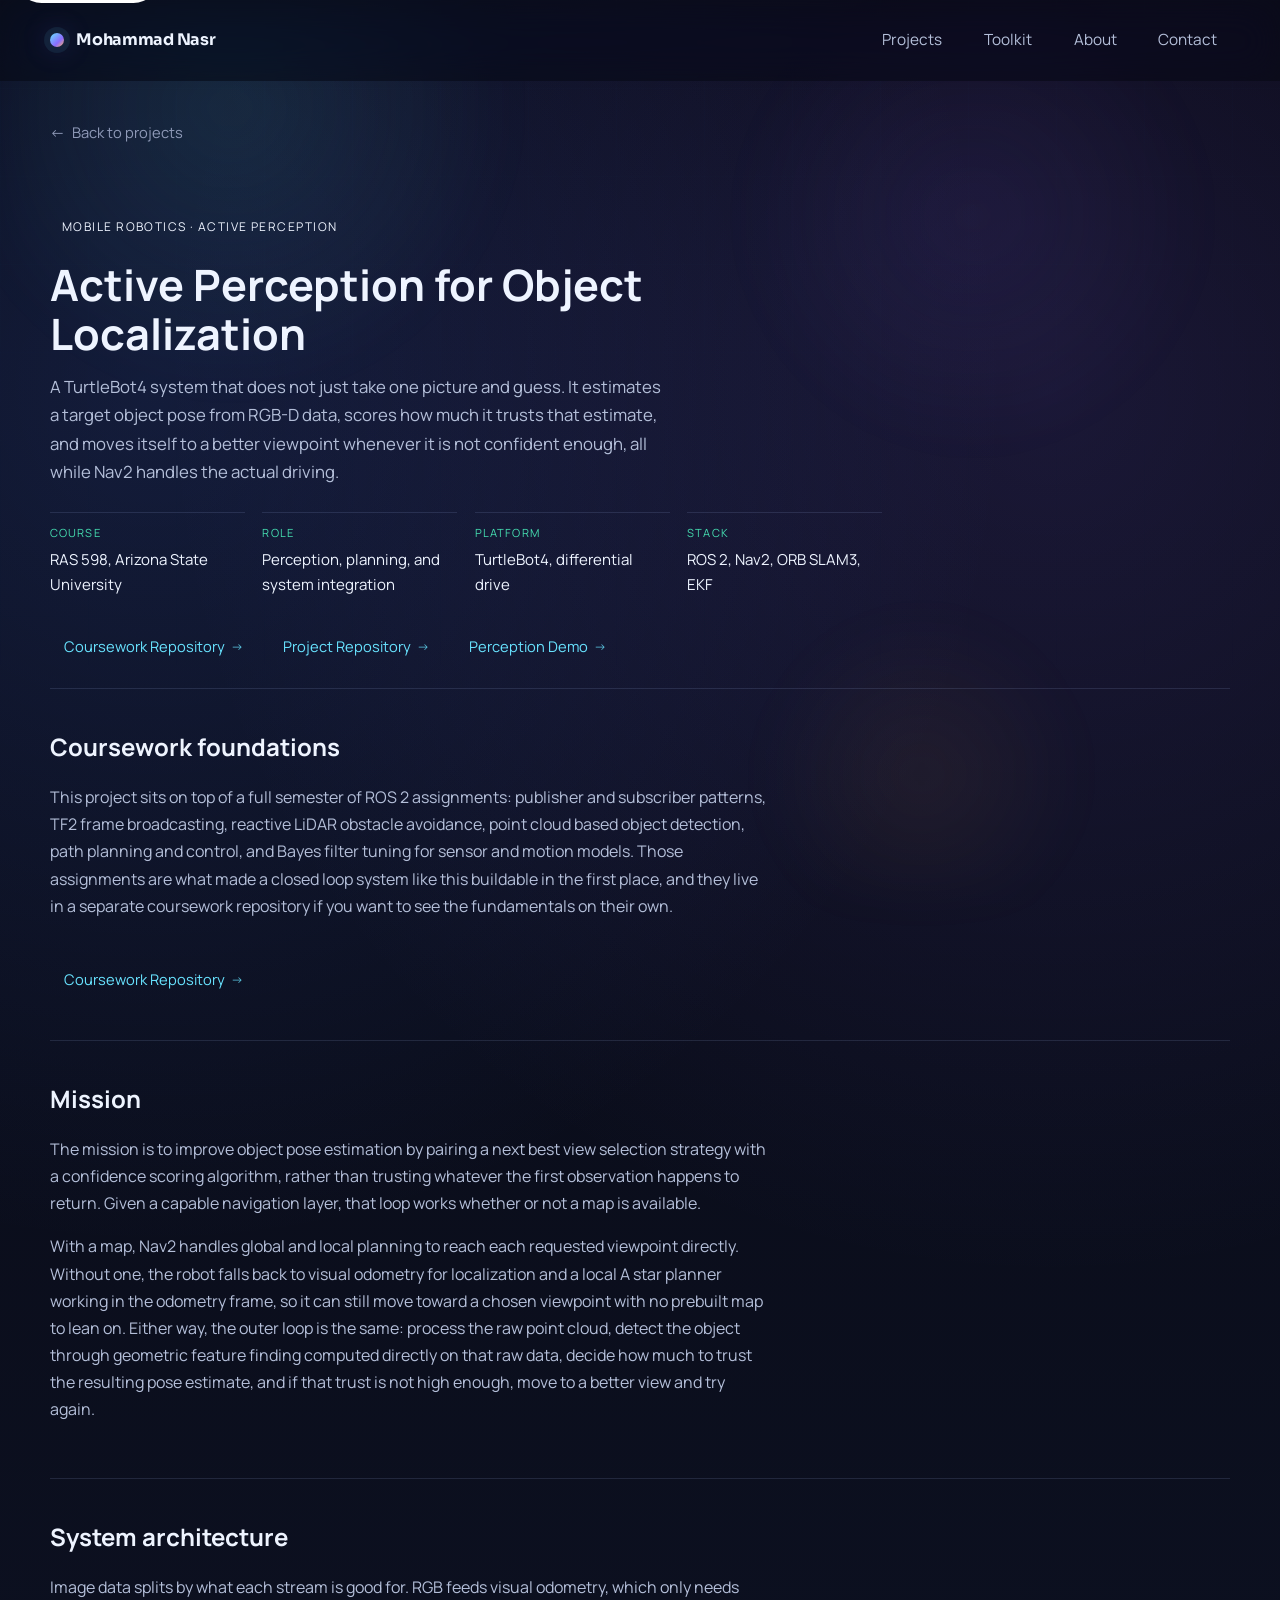
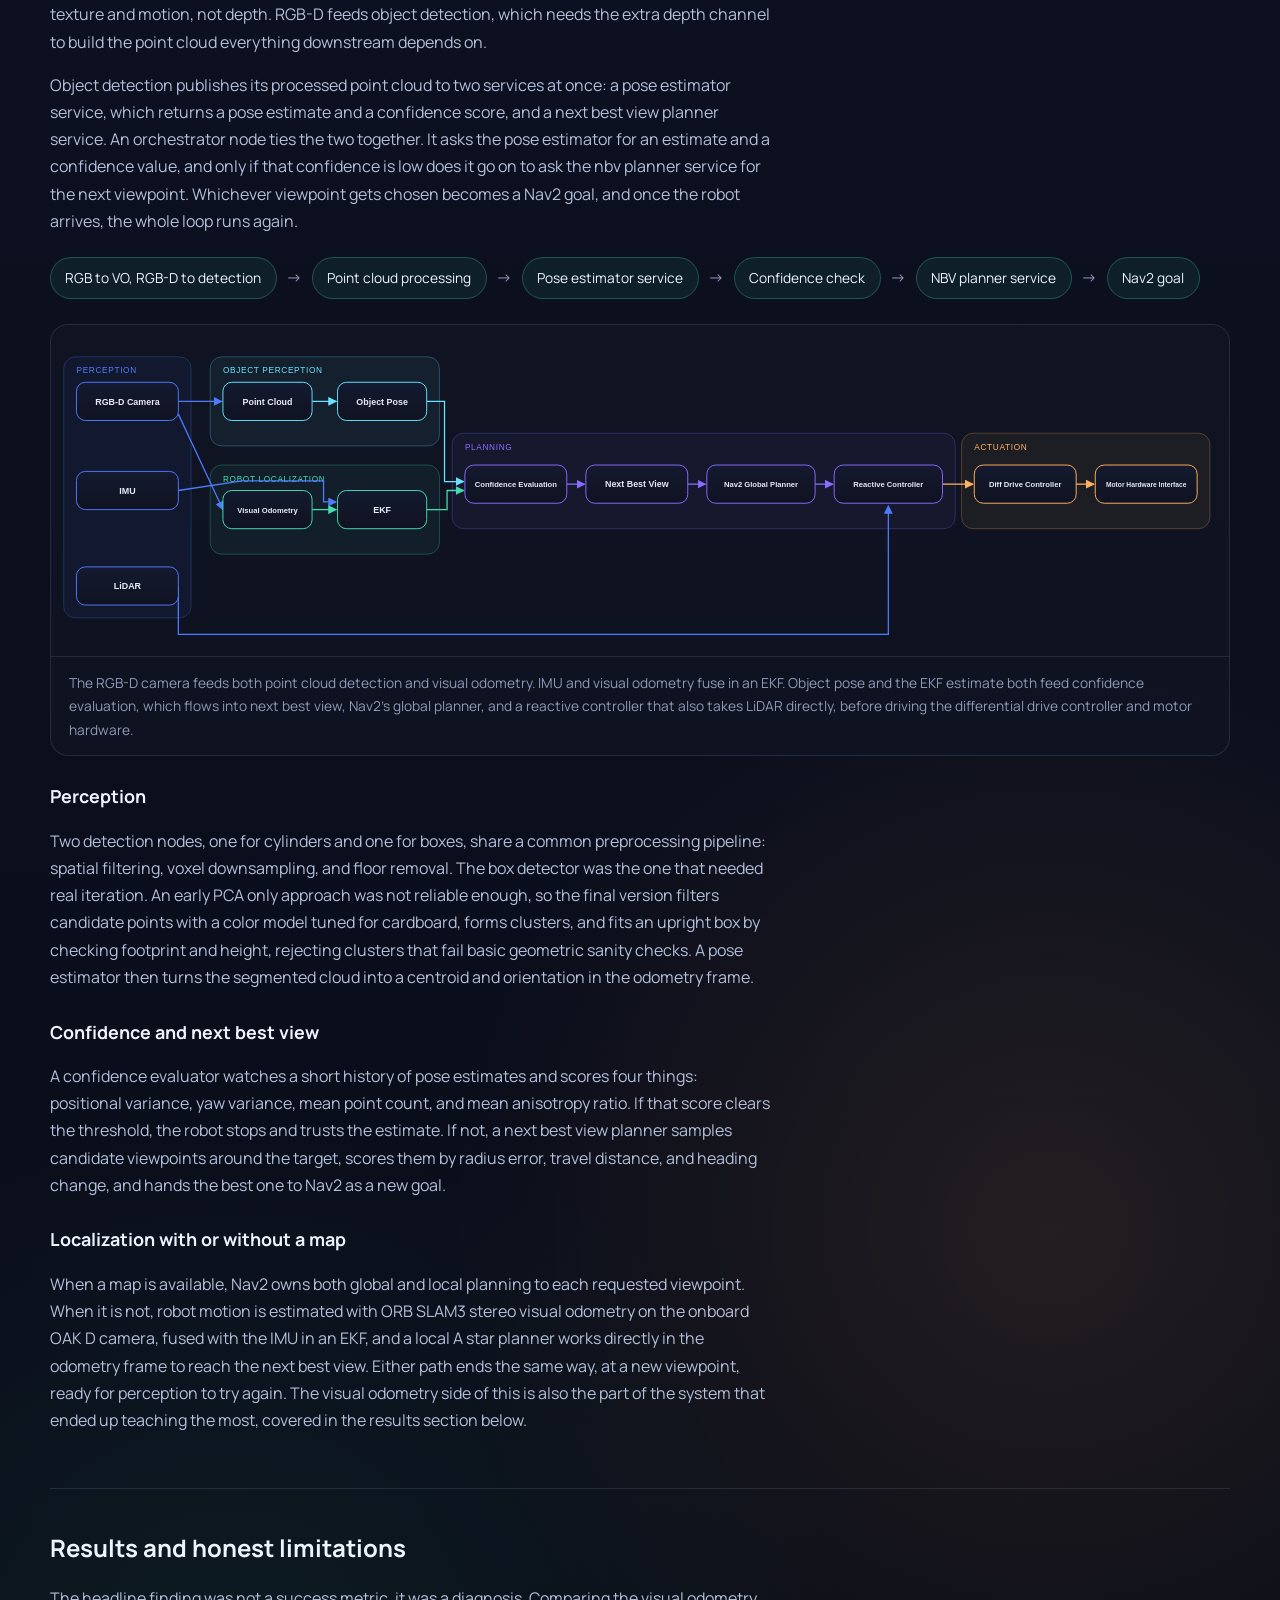
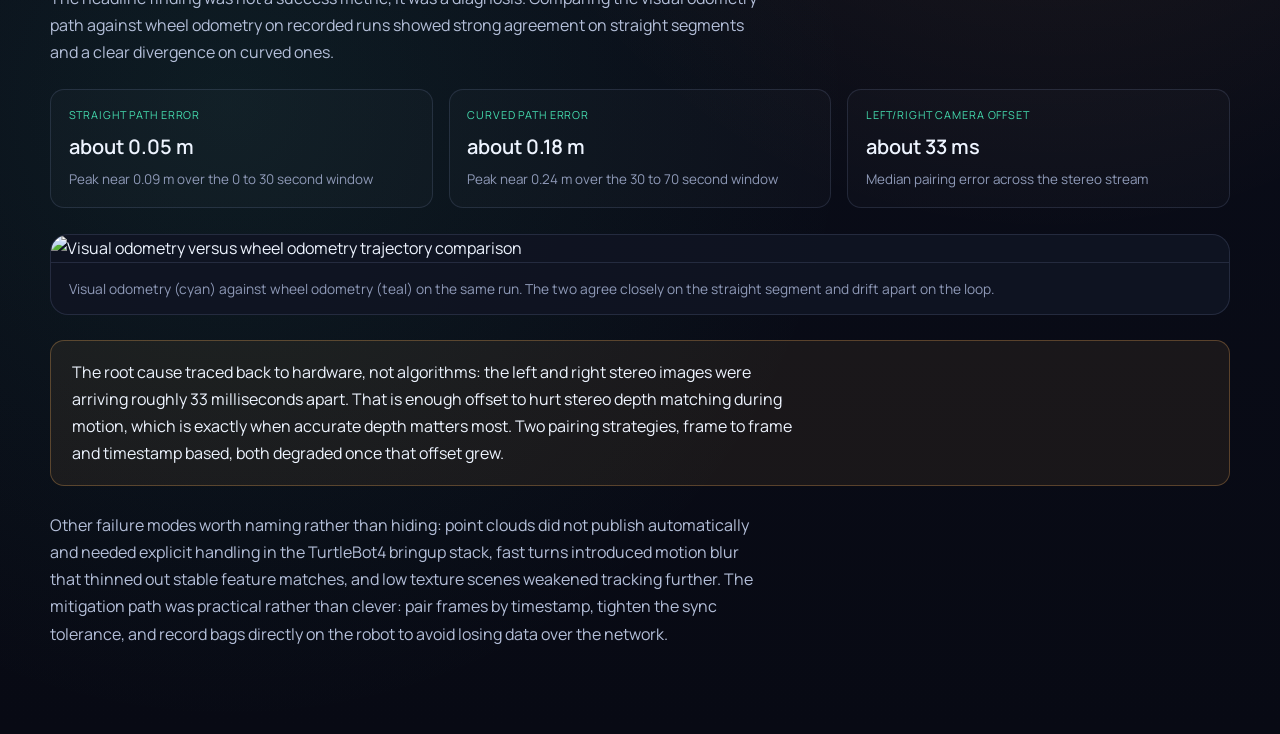
==== writeups/active-perception.html @ c5438cb1 "Add system architecture diagram for active perception project and update writeup content to clarify " ====
<!DOCTYPE html>
<html lang="en">
  <head>
    <meta charset="UTF-8" />
    <meta name="viewport" content="width=device-width, initial-scale=1.0" />
    <meta
      name="description"
      content="Case study: an active perception loop on a TurtleBot4 that estimates object pose from RGB-D data and repositions itself to reduce uncertainty."
    />
    <title>Active Perception for Object Localization | Mohammad Nasr</title>
    <link rel="preconnect" href="https://fonts.googleapis.com" />
    <link rel="preconnect" href="https://fonts.gstatic.com" crossorigin />
    <link
      href="https://fonts.googleapis.com/css2?family=Manrope:wght@400;500;600;700;800&family=Sora:wght@500;600;700;800&display=swap"
      rel="stylesheet"
    />
    <link rel="stylesheet" href="../assets/css/main.css" />
    <link rel="stylesheet" href="../assets/css/refined.css" />
    <link rel="stylesheet" href="../assets/css/writeup.css" />
  </head>
  <body>
    <a class="skip-link" href="#main-content">Skip to content</a>

    <header class="site-header" id="top">
      <nav class="site-nav" aria-label="Primary navigation">
        <a class="brand-mark" href="../index.html" aria-label="Homepage">
          <span class="brand-dot" aria-hidden="true"></span>
          <span class="brand-text">Mohammad Nasr</span>
        </a>
        <div class="nav-links" id="nav-links">
          <a href="../index.html#projects">Projects</a>
          <a href="../index.html#toolkit">Toolkit</a>
          <a href="../index.html#about">About</a>
          <a href="../index.html#contact">Contact</a>
        </div>
      </nav>
    </header>

    <main id="main-content" class="writeup-main">
      <div class="writeup-back">
        <a href="../index.html#projects">Back to projects</a>
      </div>

      <section class="writeup-hero">
        <span class="project-tag">Mobile Robotics &middot; Active Perception</span>
        <h1>Active Perception for Object Localization</h1>
        <p class="writeup-dek">
          A TurtleBot4 system that does not just take one picture and guess. It estimates a target object pose from RGB-D data, scores how much it trusts that estimate, and moves itself to a better viewpoint whenever it is not confident enough, all while Nav2 handles the actual driving.
        </p>

        <dl class="writeup-meta">
          <li>
            <dt>Course</dt>
            <dd>RAS 598, Arizona State University</dd>
          </li>
          <li>
            <dt>Role</dt>
            <dd>Perception, planning, and system integration</dd>
          </li>
          <li>
            <dt>Platform</dt>
            <dd>TurtleBot4, differential drive</dd>
          </li>
          <li>
            <dt>Stack</dt>
            <dd>ROS 2, Nav2, ORB SLAM3, EKF</dd>
          </li>
        </dl>

        <div class="project-links">
          <a class="project-link" href="https://github.com/mohammadnsr1/MobileRobots" target="_blank" rel="noopener">Coursework Repository</a>
          <a class="project-link" href="https://github.com/mohammadnsr1/MobileRobots_Active_Perception/" target="_blank" rel="noopener">Project Repository</a>
          <a class="project-link" href="https://youtu.be/uHptjgO3Q7Y" target="_blank" rel="noopener">Perception Demo</a>
        </div>
      </section>

      <section class="writeup-section">
        <h2>Coursework foundations</h2>
        <p>
          This project sits on top of a full semester of ROS 2 assignments: publisher and subscriber patterns, TF2 frame broadcasting, reactive LiDAR obstacle avoidance, point cloud based object detection, path planning and control, and Bayes filter tuning for sensor and motion models. Those assignments are what made a closed loop system like this buildable in the first place, and they live in a separate coursework repository if you want to see the fundamentals on their own.
        </p>
        <div class="project-links">
          <a class="project-link" href="https://github.com/mohammadnsr1/MobileRobots" target="_blank" rel="noopener">Coursework Repository</a>
        </div>
      </section>

      <section class="writeup-section">
        <h2>Mission</h2>
        <p>
          The mission is to improve object pose estimation by pairing a next best view selection strategy with a confidence scoring algorithm, rather than trusting whatever the first observation happens to return. Given a capable navigation layer, that loop works whether or not a map is available.
        </p>
        <p>
          With a map, Nav2 handles global and local planning to reach each requested viewpoint directly. Without one, the robot falls back to visual odometry for localization and a local A star planner working in the odometry frame, so it can still move toward a chosen viewpoint with no prebuilt map to lean on. Either way, the outer loop is the same: process the raw point cloud, detect the object through geometric feature finding computed directly on that raw data, decide how much to trust the resulting pose estimate, and if that trust is not high enough, move to a better view and try again.
        </p>
      </section>

      <section class="writeup-section">
        <h2>System architecture</h2>
        <p>
          Image data splits by what each stream is good for. RGB feeds visual odometry, which only needs texture and motion, not depth. RGB-D feeds object detection, which needs the extra depth channel to build the point cloud everything downstream depends on.
        </p>
        <p>
          Object detection publishes its processed point cloud to two services at once: a pose estimator service, which returns a pose estimate and a confidence score, and a next best view planner service. An orchestrator node ties the two together. It asks the pose estimator for an estimate and a confidence value, and only if that confidence is low does it go on to ask the nbv planner service for the next viewpoint. Whichever viewpoint gets chosen becomes a Nav2 goal, and once the robot arrives, the whole loop runs again.
        </p>
        <ul class="writeup-pipeline">
          <li><span>RGB to VO, RGB-D to detection</span></li>
          <li><span>Point cloud processing</span></li>
          <li><span>Pose estimator service</span></li>
          <li><span>Confidence check</span></li>
          <li><span>NBV planner service</span></li>
          <li><span>Nav2 goal</span></li>
        </ul>

        <figure class="writeup-figure">
          <img src="../images/writeups/active-perception/architecture-diagram.svg" alt="System architecture diagram grouped into Perception, Object Perception, Robot Localization, Planning, and Actuation stages" loading="lazy" />
          <figcaption>The RGB-D camera feeds both point cloud detection and visual odometry. IMU and visual odometry fuse in an EKF. Object pose and the EKF estimate both feed confidence evaluation, which flows into next best view, Nav2's global planner, and a reactive controller that also takes LiDAR directly, before driving the differential drive controller and motor hardware.</figcaption>
        </figure>

        <h3>Perception</h3>
        <p>
          Two detection nodes, one for cylinders and one for boxes, share a common preprocessing pipeline: spatial filtering, voxel downsampling, and floor removal. The box detector was the one that needed real iteration. An early PCA only approach was not reliable enough, so the final version filters candidate points with a color model tuned for cardboard, forms clusters, and fits an upright box by checking footprint and height, rejecting clusters that fail basic geometric sanity checks. A pose estimator then turns the segmented cloud into a centroid and orientation in the odometry frame.
        </p>

        <h3>Confidence and next best view</h3>
        <p>
          A confidence evaluator watches a short history of pose estimates and scores four things: positional variance, yaw variance, mean point count, and mean anisotropy ratio. If that score clears the threshold, the robot stops and trusts the estimate. If not, a next best view planner samples candidate viewpoints around the target, scores them by radius error, travel distance, and heading change, and hands the best one to Nav2 as a new goal.
        </p>

        <h3>Localization with or without a map</h3>
        <p>
          When a map is available, Nav2 owns both global and local planning to each requested viewpoint. When it is not, robot motion is estimated with ORB SLAM3 stereo visual odometry on the onboard OAK D camera, fused with the IMU in an EKF, and a local A star planner works directly in the odometry frame to reach the next best view. Either path ends the same way, at a new viewpoint, ready for perception to try again. The visual odometry side of this is also the part of the system that ended up teaching the most, covered in the results section below.
        </p>
      </section>

      <section class="writeup-section">
        <h2>Results and honest limitations</h2>
        <p>
          The headline finding was not a success metric, it was a diagnosis. Comparing the visual odometry path against wheel odometry on recorded runs showed strong agreement on straight segments and a clear divergence on curved ones.
        </p>

        <ul class="writeup-stats">
          <li>
            <span class="stat-label">Straight path error</span>
            <span class="stat-value">about 0.05 m</span>
            <span class="stat-note">Peak near 0.09 m over the 0 to 30 second window</span>
          </li>
          <li>
            <span class="stat-label">Curved path error</span>
            <span class="stat-value">about 0.18 m</span>
            <span class="stat-note">Peak near 0.24 m over the 30 to 70 second window</span>
          </li>
          <li>
            <span class="stat-label">Left/right camera offset</span>
            <span class="stat-value">about 33 ms</span>
            <span class="stat-note">Median pairing error across the stereo stream</span>
          </li>
        </ul>

        <figure class="writeup-figure">
          <img src="../images/writeups/active-perception/vo-comparison.svg" alt="Visual odometry versus wheel odometry trajectory comparison" loading="lazy" />
          <figcaption>Visual odometry (cyan) against wheel odometry (teal) on the same run. The two agree closely on the straight segment and drift apart on the loop.</figcaption>
        </figure>

        <div class="writeup-callout">
          <p>
            The root cause traced back to hardware, not algorithms: the left and right stereo images were arriving roughly 33 milliseconds apart. That is enough offset to hurt stereo depth matching during motion, which is exactly when accurate depth matters most. Two pairing strategies, frame to frame and timestamp based, both degraded once that offset grew.
          </p>
        </div>

        <p>
          Other failure modes worth naming rather than hiding: point clouds did not publish automatically and needed explicit handling in the TurtleBot4 bringup stack, fast turns introduced motion blur that thinned out stable feature matches, and low texture scenes weakened tracking further. The mitigation path was practical rather than clever: pair frames by timestamp, tighten the sync tolerance, and record bags directly on the robot to avoid losing data over the network.
        </p>
      </section>
    </main>
  </body>
</html>
---- assets/css/main.css ----
/* Base portfolio stylesheet. The polished redesign layer lives in assets/css/refined.css. */
/* Global design tokens for the dark academic / research visual system. */
:root {
  --bg: #071018;
  --bg-elevated: rgba(14, 24, 35, 0.82);
  --bg-panel: rgba(13, 22, 32, 0.92);
  --line: rgba(144, 177, 204, 0.16);
  --line-strong: rgba(144, 177, 204, 0.28);
  --text: #e7eef7;
  --text-soft: #9fb3c8;
  --text-muted: #7f96ad;
  --accent: #73d2de;
  --accent-deep: #2c8191;
  --accent-warm: #d4b483;
  --shadow: 0 22px 64px rgba(0, 0, 0, 0.28);
  --radius-lg: 28px;
  --radius-md: 20px;
  --radius-sm: 14px;
  --max-width: 1180px;
  --nav-height: 76px;
  --transition: 220ms ease;
}

*,
*::before,
*::after {
  box-sizing: border-box;
}

html {
  scroll-behavior: smooth;
}

body {
  margin: 0;
  min-width: 320px;
  font-family: "Manrope", sans-serif;
  color: var(--text);
  background:
    radial-gradient(circle at top left, rgba(74, 138, 158, 0.18), transparent 30%),
    radial-gradient(circle at 85% 15%, rgba(212, 180, 131, 0.08), transparent 22%),
    linear-gradient(180deg, #050b11 0%, #071018 45%, #050a10 100%);
  line-height: 1.65;
}

img {
  max-width: 100%;
  display: block;
}

a {
  color: inherit;
  text-decoration: none;
}

button,
a {
  -webkit-tap-highlight-color: transparent;
}

button:focus-visible,
a:focus-visible {
  outline: 2px solid var(--accent);
  outline-offset: 4px;
}

.skip-link {
  position: absolute;
  left: 1rem;
  top: -3rem;
  z-index: 1000;
  padding: 0.75rem 1rem;
  background: #ffffff;
  color: #071018;
  border-radius: 999px;
  transition: top var(--transition);
}

.skip-link:focus {
  top: 1rem;
}

.site-header {
  position: sticky;
  top: 0;
  z-index: 20;
  backdrop-filter: blur(20px);
  background: rgba(5, 11, 17, 0.72);
  border-bottom: 1px solid transparent;
  transition: border-color var(--transition), background var(--transition);
}

.site-header.is-scrolled {
  border-color: var(--line);
  background: rgba(5, 11, 17, 0.86);
}

.site-nav,
.section,
.site-footer {
  width: min(calc(100% - 2rem), var(--max-width));
  margin: 0 auto;
}

.site-nav {
  min-height: var(--nav-height);
  display: flex;
  align-items: center;
  justify-content: space-between;
  gap: 1rem;
}

.brand-mark {
  display: inline-flex;
  align-items: center;
  gap: 0.8rem;
  font-family: "Space Grotesk", sans-serif;
  font-weight: 700;
  letter-spacing: 0.02em;
}

.brand-dot {
  width: 0.85rem;
  height: 0.85rem;
  border-radius: 999px;
  background: linear-gradient(135deg, var(--accent), var(--accent-warm));
  box-shadow: 0 0 20px rgba(115, 210, 222, 0.5);
}

.nav-links {
  display: flex;
  align-items: center;
  gap: 1.25rem;
}

.nav-links a {
  padding: 0.45rem 0;
  color: var(--text-soft);
  position: relative;
  transition: color var(--transition);
}

.nav-links a::after {
  content: "";
  position: absolute;
  left: 0;
  bottom: -0.15rem;
  width: 100%;
  height: 2px;
  transform: scaleX(0);
  transform-origin: left;
  background: linear-gradient(90deg, var(--accent), transparent);
  transition: transform var(--transition);
}

.nav-links a:hover,
.nav-links a.is-active {
  color: var(--text);
}

.nav-links a:hover::after,
.nav-links a.is-active::after {
  transform: scaleX(1);
}

.nav-toggle {
  display: none;
  padding: 0.45rem;
  background: transparent;
  border: 0;
  cursor: pointer;
}

.nav-toggle span {
  display: block;
  width: 1.5rem;
  height: 2px;
  margin: 0.28rem 0;
  background: var(--text);
  transition: transform var(--transition), opacity var(--transition);
}

.section {
  padding: 5.5rem 0;
}

.hero {
  position: relative;
  overflow: clip;
  padding-top: 6.5rem;
  min-height: calc(100vh - var(--nav-height));
}

.hero-grid {
  position: relative;
  z-index: 1;
  display: grid;
  grid-template-columns: minmax(0, 1.15fr) minmax(300px, 0.85fr);
  gap: 2rem;
  align-items: center;
}

.eyebrow {
  margin: 0 0 1rem;
  color: var(--accent);
  font-size: 0.9rem;
  text-transform: uppercase;
  letter-spacing: 0.14em;
}

.hero h1,
.section-heading h2 {
  margin: 0;
  font-family: "Space Grotesk", sans-serif;
  font-weight: 700;
  letter-spacing: -0.04em;
}

.hero h1 {
  font-size: clamp(3rem, 8vw, 5.8rem);
  line-height: 0.95;
  max-width: 11ch;
}

.hero-identity {
  margin: 1.5rem 0 1rem;
  font-size: clamp(1.2rem, 2vw, 1.5rem);
  color: var(--text);
  max-width: 38rem;
}

.hero-summary,
.section-heading p,
.theme-card p,
.project-card p,
.about-panel p {
  color: var(--text-soft);
}

.hero-summary {
  max-width: 40rem;
}

.hero-actions {
  display: flex;
  flex-wrap: wrap;
  gap: 0.85rem;
  margin-top: 2rem;
}

.button {
  display: inline-flex;
  align-items: center;
  justify-content: center;
  min-height: 3rem;
  padding: 0.78rem 1.1rem;
  border-radius: 999px;
  border: 1px solid var(--line-strong);
  font-weight: 600;
  transition:
    transform var(--transition),
    border-color var(--transition),
    background-color var(--transition),
    color var(--transition);
}

.button:hover {
  transform: translateY(-2px);
}

.button-primary {
  background: linear-gradient(135deg, rgba(115, 210, 222, 0.22), rgba(115, 210, 222, 0.08));
  border-color: rgba(115, 210, 222, 0.42);
}

.button-secondary {
  background: rgba(255, 255, 255, 0.04);
}

.button-ghost {
  color: var(--text-soft);
}

.button-ghost:hover {
  color: var(--text);
  border-color: var(--line-strong);
}

.hero-visual {
  justify-self: end;
  width: 100%;
}

.signal-panel,
.project-card,
.theme-card,
.toolkit-card,
.about-panel,
.contact-card {
  border: 1px solid var(--line);
  background: linear-gradient(180deg, rgba(18, 29, 41, 0.88), rgba(10, 18, 28, 0.95));
  box-shadow: var(--shadow);
}

.signal-panel {
  position: relative;
  padding: 1.25rem;
  border-radius: var(--radius-lg);
  overflow: hidden;
}

.signal-panel::before {
  content: "";
  position: absolute;
  inset: 0;
  background:
    linear-gradient(90deg, transparent 0, rgba(115, 210, 222, 0.06) 45%, transparent 100%),
    linear-gradient(180deg, rgba(115, 210, 222, 0.08), transparent 30%);
  pointer-events: none;
}

.signal-header {
  display: flex;
  justify-content: space-between;
  gap: 1rem;
  color: var(--text-muted);
  font-size: 0.82rem;
  text-transform: uppercase;
  letter-spacing: 0.12em;
  margin-bottom: 1rem;
}

.signal-grid {
  display: grid;
  grid-template-columns: repeat(2, minmax(0, 1fr));
  gap: 1rem;
}

.signal-grid article {
  padding: 1.15rem;
  border-radius: var(--radius-sm);
  background: rgba(255, 255, 255, 0.03);
  border: 1px solid rgba(144, 177, 204, 0.12);
}

.signal-grid h2 {
  margin: 0 0 0.4rem;
  font-size: 1rem;
}

.signal-grid p {
  margin: 0;
  color: var(--text-soft);
  font-size: 0.95rem;
}

/* Background accents stay subtle so the content carries the page. */
.hero-backdrop {
  position: absolute;
  inset: 0;
  pointer-events: none;
}

.gradient-orb {
  position: absolute;
  border-radius: 999px;
  filter: blur(14px);
}

.orb-a {
  width: 24rem;
  height: 24rem;
  left: -7rem;
  top: 4rem;
  background: radial-gradient(circle, rgba(115, 210, 222, 0.16), transparent 65%);
}

.orb-b {
  width: 18rem;
  height: 18rem;
  right: 4%;
  bottom: 12%;
  background: radial-gradient(circle, rgba(212, 180, 131, 0.13), transparent 68%);
}

.grid-haze {
  position: absolute;
  inset: 0;
  background-image:
    linear-gradient(rgba(115, 210, 222, 0.05) 1px, transparent 1px),
    linear-gradient(90deg, rgba(115, 210, 222, 0.05) 1px, transparent 1px);
  background-size: 72px 72px;
  mask-image: linear-gradient(180deg, rgba(0, 0, 0, 0.7), transparent 82%);
  opacity: 0.45;
}

.section-heading {
  display: grid;
  gap: 0.8rem;
  max-width: 46rem;
  margin-bottom: 2rem;
}

.section-heading h2 {
  font-size: clamp(2rem, 4vw, 3.1rem);
  line-height: 1.05;
}

.project-grid,
.theme-grid,
.toolkit-grid,
.contact-grid {
  display: grid;
  gap: 1.25rem;
}

.project-grid {
  grid-template-columns: repeat(2, minmax(0, 1fr));
}

.project-card,
.theme-card,
.toolkit-card,
.about-panel,
.contact-card {
  border-radius: var(--radius-md);
}

.project-card {
  padding: 1.4rem;
  transition:
    transform var(--transition),
    border-color var(--transition),
    background-color var(--transition);
}

.project-card:hover {
  transform: translateY(-4px);
  border-color: rgba(115, 210, 222, 0.3);
}

.project-topline {
  display: flex;
  align-items: center;
  justify-content: space-between;
  gap: 1rem;
  margin-bottom: 1rem;
}

.project-index,
.project-tag {
  font-size: 0.82rem;
  color: var(--text-muted);
  text-transform: uppercase;
  letter-spacing: 0.12em;
}

.project-card h3,
.theme-card h3,
.toolkit-card h3 {
  margin: 0 0 0.75rem;
  font-size: 1.25rem;
}

.project-meta {
  padding: 0;
  margin: 1rem 0 0;
  list-style: none;
  color: var(--text-soft);
}

.project-meta li + li {
  margin-top: 0.45rem;
}

.project-links {
  display: flex;
  flex-wrap: wrap;
  gap: 1rem;
  margin-top: 1.2rem;
}

.project-links a,
.footer-links a {
  color: var(--accent);
}

.project-links a:hover,
.footer-links a:hover {
  color: var(--text);
}

.theme-grid {
  grid-template-columns: repeat(4, minmax(0, 1fr));
}

.theme-card,
.toolkit-card {
  padding: 1.3rem;
}

.toolkit-grid {
  grid-template-columns: repeat(3, minmax(0, 1fr));
}

.chip-group {
  display: flex;
  flex-wrap: wrap;
  gap: 0.65rem;
}

.chip-group span {
  display: inline-flex;
  align-items: center;
  min-height: 2.2rem;
  padding: 0.4rem 0.8rem;
  border-radius: 999px;
  background: rgba(115, 210, 222, 0.08);
  border: 1px solid rgba(115, 210, 222, 0.16);
  color: var(--text-soft);
  font-size: 0.93rem;
}

.about-panel {
  padding: 1.6rem;
}

.about-panel p {
  margin: 0;
}

.about-panel p + p {
  margin-top: 1rem;
}

.contact-grid {
  grid-template-columns: repeat(3, minmax(0, 1fr));
}

.contact-card {
  display: flex;
  flex-direction: column;
  gap: 0.45rem;
  padding: 1.3rem;
  min-height: 9.5rem;
  transition: transform var(--transition), border-color var(--transition);
}

.contact-card:hover {
  transform: translateY(-3px);
  border-color: rgba(212, 180, 131, 0.32);
}

.contact-label {
  color: var(--accent);
  text-transform: uppercase;
  letter-spacing: 0.12em;
  font-size: 0.82rem;
}

.contact-value {
  color: var(--text-soft);
  word-break: break-word;
}

.site-footer {
  display: flex;
  align-items: center;
  justify-content: space-between;
  gap: 1rem;
  padding: 2rem 0 3rem;
  color: var(--text-muted);
}

.footer-links {
  display: flex;
  flex-wrap: wrap;
  gap: 1rem;
}

/* Reveal states are progressively enhanced in JS and disabled for reduced motion. */
.reveal {
  opacity: 0;
  transform: translateY(22px);
  transition:
    opacity 700ms ease,
    transform 700ms ease;
}

.reveal.is-visible {
  opacity: 1;
  transform: translateY(0);
}

@media (max-width: 1080px) {
  .hero-grid,
  .project-grid,
  .toolkit-grid,
  .theme-grid,
  .contact-grid {
    grid-template-columns: 1fr;
  }

  .hero {
    min-height: auto;
  }

  .hero-visual {
    justify-self: stretch;
  }

  .signal-grid {
    grid-template-columns: 1fr 1fr;
  }
}

@media (max-width: 760px) {
  :root {
    --nav-height: 72px;
  }

  .site-nav {
    position: relative;
  }

  .nav-toggle {
    display: inline-block;
  }

  .nav-links {
    position: absolute;
    top: calc(100% + 0.75rem);
    right: 0;
    left: 0;
    display: grid;
    gap: 0.25rem;
    padding: 0.75rem;
    border-radius: var(--radius-md);
    background: rgba(6, 12, 19, 0.96);
    border: 1px solid var(--line);
    box-shadow: var(--shadow);
    opacity: 0;
    pointer-events: none;
    transform: translateY(-8px);
    transition:
      opacity var(--transition),
      transform var(--transition);
  }

  .nav-links.is-open {
    opacity: 1;
    pointer-events: auto;
    transform: translateY(0);
  }

  .nav-links a {
    padding: 0.8rem 0.5rem;
  }

  .hero {
    padding-top: 4rem;
  }

  .signal-grid {
    grid-template-columns: 1fr;
  }

  .site-footer {
    flex-direction: column;
    align-items: flex-start;
  }
}

@media (max-width: 540px) {
  .site-nav,
  .section,
  .site-footer {
    width: min(calc(100% - 1.25rem), var(--max-width));
  }

  .section {
    padding: 4.5rem 0;
  }

  .hero h1 {
    max-width: 8ch;
  }

  .hero-actions {
    display: grid;
    grid-template-columns: 1fr 1fr;
  }

  .button {
    width: 100%;
  }
}

@media (prefers-reduced-motion: reduce) {
  html {
    scroll-behavior: auto;
  }

  *,
  *::before,
  *::after {
    animation: none !important;
    transition-duration: 1ms !important;
    scroll-behavior: auto !important;
  }

  .reveal {
    opacity: 1;
    transform: none;
  }
}
---- assets/css/refined.css ----
/* Refined visual system layered on top of the base stylesheet. */
/* Customize the palette here first if you want to retune the site later. */
:root {
  --bg: #090a14;
  --bg-soft: #0f1221;
  --bg-deep: #060811;
  --surface: rgba(16, 20, 35, 0.9);
  --surface-strong: rgba(20, 25, 44, 0.96);
  --surface-soft: rgba(18, 24, 41, 0.76);
  --surface-warm: rgba(26, 20, 30, 0.9);
  --text: #eef4ff;
  --muted: #b4bfd9;
  --muted-strong: #8f9ab8;
  --border: rgba(151, 168, 216, 0.16);
  --border-strong: rgba(151, 168, 216, 0.28);
  --glow: 0 28px 80px rgba(7, 10, 24, 0.48);
  --shadow-md: 0 18px 44px rgba(0, 0, 0, 0.24);
  --shadow-lg: 0 30px 72px rgba(0, 0, 0, 0.34);
  --radius-xl: 34px;
  --radius-lg: 24px;
  --radius-md: 18px;
  --radius-sm: 14px;
  --nav-height: 80px;
  --transition: 240ms ease;

  --accent-cyan: #68e3ff;
  --accent-cyan-rgb: 104, 227, 255;
  --accent-violet: #8a6cff;
  --accent-violet-rgb: 138, 108, 255;
  --accent-amber: #ffb25e;
  --accent-amber-rgb: 255, 178, 94;
  --accent-teal: #45ddb0;
  --accent-teal-rgb: 69, 221, 176;
  --accent-blue: #4f7cff;
  --accent-blue-rgb: 79, 124, 255;

  /* Backward-compatible aliases for the base stylesheet. */
  --text-soft: var(--muted);
  --text-muted: var(--muted-strong);
  --line: var(--border);
  --line-strong: var(--border-strong);
  --accent: var(--accent-cyan);
  --accent-strong: var(--accent-blue);
  --accent-warm: var(--accent-amber);
}

html {
  scroll-padding-top: calc(var(--nav-height) + 1rem);
}

body {
  overflow-x: clip;
  color: var(--text);
  line-height: 1.7;
  background:
    radial-gradient(circle at 12% 10%, rgba(var(--accent-blue-rgb), 0.16), transparent 23%),
    radial-gradient(circle at 82% 10%, rgba(var(--accent-violet-rgb), 0.14), transparent 24%),
    radial-gradient(circle at 82% 72%, rgba(var(--accent-amber-rgb), 0.1), transparent 20%),
    radial-gradient(circle at 18% 84%, rgba(var(--accent-teal-rgb), 0.08), transparent 18%),
    linear-gradient(180deg, #070812 0%, #0c1020 42%, #080a14 100%);
}

body::before,
body::after {
  content: "";
  position: fixed;
  inset: 0;
  pointer-events: none;
  z-index: -1;
}

body::before {
  background-image:
    linear-gradient(rgba(var(--accent-cyan-rgb), 0.03) 1px, transparent 1px),
    linear-gradient(90deg, rgba(var(--accent-cyan-rgb), 0.03) 1px, transparent 1px);
  background-size: 88px 88px;
  mask-image: linear-gradient(180deg, rgba(0, 0, 0, 0.38), transparent 88%);
}

body::after {
  background:
    radial-gradient(circle at 18% 12%, rgba(var(--accent-cyan-rgb), 0.1), transparent 22%),
    radial-gradient(circle at 76% 24%, rgba(var(--accent-violet-rgb), 0.08), transparent 20%),
    radial-gradient(circle at 72% 86%, rgba(var(--accent-amber-rgb), 0.06), transparent 14%);
  filter: blur(22px);
}

img {
  display: block;
  max-width: 100%;
}

button:focus-visible,
a:focus-visible {
  outline: 2px solid var(--accent-cyan);
  outline-offset: 4px;
}

.site-header {
  position: sticky;
  top: 0;
  z-index: 30;
  border-bottom: 1px solid transparent;
  background: rgba(7, 9, 18, 0.58);
  backdrop-filter: blur(18px) saturate(150%);
  transition: background var(--transition), border-color var(--transition), box-shadow var(--transition);
}

.site-header::after {
  content: "";
  position: absolute;
  inset: auto 0 0 0;
  height: 1px;
  background: linear-gradient(90deg, transparent, rgba(var(--accent-cyan-rgb), 0.4), rgba(var(--accent-violet-rgb), 0.24), transparent);
  opacity: 0;
  transition: opacity var(--transition);
}

.site-header.is-scrolled {
  border-color: var(--border);
  background: rgba(7, 9, 18, 0.78);
  box-shadow: 0 12px 28px rgba(0, 0, 0, 0.18);
}

.site-header.is-scrolled::after {
  opacity: 1;
}

.site-nav {
  min-height: var(--nav-height);
}

.brand-mark {
  font-family: "Sora", sans-serif;
  font-weight: 700;
  letter-spacing: -0.02em;
}

.brand-dot {
  background: linear-gradient(135deg, var(--accent-cyan), var(--accent-violet) 62%, var(--accent-amber));
  box-shadow:
    0 0 0 6px rgba(var(--accent-cyan-rgb), 0.08),
    0 0 28px rgba(var(--accent-violet-rgb), 0.42);
}

.nav-links {
  gap: 1rem;
}

.nav-links a {
  padding: 0.55rem 0.8rem;
  border-radius: 999px;
  color: var(--muted);
  font-size: 0.96rem;
  transition:
    color var(--transition),
    background-color var(--transition),
    box-shadow var(--transition),
    transform var(--transition);
}

.nav-links a::after {
  display: none;
}

.nav-links a:hover,
.nav-links a.is-active {
  color: var(--text);
  background:
    linear-gradient(135deg, rgba(var(--accent-cyan-rgb), 0.14), rgba(var(--accent-violet-rgb), 0.08)),
    rgba(255, 255, 255, 0.02);
  box-shadow: inset 0 0 0 1px rgba(var(--accent-cyan-rgb), 0.16);
  transform: translateY(-1px);
}

.nav-toggle span {
  background: var(--text);
}

.nav-toggle.is-open span:nth-child(1) {
  transform: translateY(0.58rem) rotate(45deg);
}

.nav-toggle.is-open span:nth-child(2) {
  opacity: 0;
}

.nav-toggle.is-open span:nth-child(3) {
  transform: translateY(-0.58rem) rotate(-45deg);
}

.section {
  position: relative;
  isolation: isolate;
  padding: 6rem 0;
}

.section:not(.hero)::before {
  content: "";
  position: absolute;
  top: 0;
  left: 0;
  right: 0;
  height: 1px;
  background: linear-gradient(90deg, transparent, rgba(var(--accent-cyan-rgb), 0.14), rgba(var(--accent-violet-rgb), 0.12), transparent);
}

#projects::after,
#themes::after,
#toolkit::after,
#about::after,
#beyond::after,
#contact::after {
  content: "";
  position: absolute;
  inset: 1rem -4vw 0;
  border-radius: 36px;
  z-index: -1;
  opacity: 0.9;
  background-repeat: no-repeat;
}

#projects::after {
  background:
    radial-gradient(circle at 12% 14%, rgba(var(--accent-cyan-rgb), 0.14), transparent 22%),
    radial-gradient(circle at 88% 18%, rgba(var(--accent-violet-rgb), 0.1), transparent 24%),
    linear-gradient(180deg, rgba(14, 18, 32, 0.76), rgba(11, 14, 24, 0.24));
}

#themes::after {
  background:
    linear-gradient(180deg, rgba(10, 16, 30, 0.9), rgba(8, 12, 21, 0.3)),
    radial-gradient(circle at 82% 18%, rgba(var(--accent-blue-rgb), 0.1), transparent 22%);
}

#themes::after {
  background-image:
    linear-gradient(180deg, rgba(10, 16, 30, 0.92), rgba(8, 12, 21, 0.34)),
    linear-gradient(rgba(var(--accent-cyan-rgb), 0.025) 1px, transparent 1px),
    linear-gradient(90deg, rgba(var(--accent-cyan-rgb), 0.025) 1px, transparent 1px),
    radial-gradient(circle at 82% 18%, rgba(var(--accent-blue-rgb), 0.12), transparent 22%);
  background-size: auto, 72px 72px, 72px 72px, auto;
}

#toolkit::after {
  background:
    radial-gradient(circle at 18% 18%, rgba(var(--accent-teal-rgb), 0.11), transparent 18%),
    radial-gradient(circle at 80% 12%, rgba(var(--accent-violet-rgb), 0.08), transparent 18%),
    linear-gradient(180deg, rgba(9, 14, 25, 0.72), rgba(9, 12, 22, 0.18));
}

#about::after {
  background:
    radial-gradient(circle at 85% 20%, rgba(var(--accent-blue-rgb), 0.08), transparent 20%),
    linear-gradient(180deg, rgba(10, 14, 25, 0.58), rgba(9, 12, 21, 0.1));
}

#beyond::after {
  background:
    radial-gradient(circle at 18% 18%, rgba(var(--accent-amber-rgb), 0.12), transparent 20%),
    radial-gradient(circle at 82% 14%, rgba(var(--accent-violet-rgb), 0.12), transparent 20%),
    linear-gradient(180deg, rgba(20, 15, 27, 0.72), rgba(12, 12, 21, 0.18));
}

#contact::after {
  background:
    radial-gradient(circle at 86% 16%, rgba(var(--accent-cyan-rgb), 0.12), transparent 20%),
    radial-gradient(circle at 12% 82%, rgba(var(--accent-violet-rgb), 0.08), transparent 18%),
    linear-gradient(180deg, rgba(10, 16, 28, 0.78), rgba(8, 11, 19, 0.22));
}

.hero {
  min-height: calc(100vh - var(--nav-height));
  padding-top: 6.5rem;
  overflow: clip;
}

.hero::after {
  content: "";
  position: absolute;
  inset: 0;
  z-index: -1;
  background:
    radial-gradient(circle at 14% 16%, rgba(var(--accent-cyan-rgb), 0.16), transparent 24%),
    radial-gradient(circle at 74% 12%, rgba(var(--accent-violet-rgb), 0.18), transparent 26%),
    radial-gradient(circle at 62% 74%, rgba(var(--accent-amber-rgb), 0.08), transparent 18%);
}

.hero-grid {
  position: relative;
  z-index: 1;
  display: grid;
  grid-template-columns: minmax(0, 1.03fr) minmax(320px, 0.97fr);
  gap: 2.4rem;
  align-items: center;
}

.hero-copy {
  max-width: 42rem;
}

.eyebrow,
.micro-label {
  margin: 0;
  text-transform: uppercase;
  letter-spacing: 0.15em;
}

.eyebrow {
  color: var(--accent-cyan);
  font-size: 0.86rem;
  margin-bottom: 1rem;
}

.micro-label {
  color: var(--muted);
  font-size: 0.76rem;
}

.hero h1,
.section-heading h2,
.hero-note h2,
.project-card h3,
.theme-card h3,
.toolkit-card h3,
.about-card h3,
.beyond-card h3,
.contact-intro h3 {
  margin: 0;
  font-family: "Sora", sans-serif;
  font-weight: 700;
  letter-spacing: -0.04em;
}

.hero h1 {
  font-size: clamp(2.8rem, 6vw, 4.8rem);
  line-height: 0.92;
  text-wrap: balance;
  text-shadow: 0 10px 30px rgba(var(--accent-violet-rgb), 0.14);
}

.hero-identity {
  margin: 1.45rem 0 1rem;
  max-width: 38rem;
  color: var(--text);
  font-size: clamp(1.24rem, 2vw, 1.62rem);
  line-height: 1.42;
}

.hero-summary,
.section-heading p,
.project-summary,
.project-details dd,
.theme-card p,
.toolkit-summary,
.about-intro p,
.about-card p,
.beyond-card p,
.hero-note p,
.contact-intro p,
.contact-value {
  color: var(--muted);
}

.hero-summary {
  max-width: 42rem;
}

.hero-actions {
  display: flex;
  flex-wrap: wrap;
  gap: 0.9rem;
  margin-top: 2rem;
}

.button {
  position: relative;
  display: inline-flex;
  align-items: center;
  justify-content: center;
  gap: 0.55rem;
  min-height: 3.1rem;
  padding: 0.82rem 1.18rem;
  border-radius: 999px;
  border: 1px solid var(--border-strong);
  font-weight: 700;
  transition:
    transform var(--transition),
    border-color var(--transition),
    background-color var(--transition),
    box-shadow var(--transition),
    color var(--transition);
}

.button:hover {
  transform: translateY(-2px);
}

.button-primary {
  border-color: rgba(var(--accent-cyan-rgb), 0.38);
  color: #f7fbff;
  background:
    linear-gradient(135deg, rgba(var(--accent-cyan-rgb), 0.28), rgba(var(--accent-violet-rgb), 0.24) 62%, rgba(var(--accent-amber-rgb), 0.16)),
    rgba(255, 255, 255, 0.02);
  box-shadow:
    inset 0 1px 0 rgba(255, 255, 255, 0.12),
    0 14px 32px rgba(var(--accent-violet-rgb), 0.2);
}

.button-primary:hover {
  box-shadow:
    inset 0 1px 0 rgba(255, 255, 255, 0.14),
    0 18px 40px rgba(var(--accent-violet-rgb), 0.3);
}

.button-secondary {
  border-color: rgba(var(--accent-violet-rgb), 0.22);
  background:
    linear-gradient(135deg, rgba(var(--accent-violet-rgb), 0.12), rgba(var(--accent-cyan-rgb), 0.06)),
    rgba(255, 255, 255, 0.02);
}

.button-secondary:hover {
  border-color: rgba(var(--accent-cyan-rgb), 0.3);
  box-shadow: 0 12px 28px rgba(var(--accent-cyan-rgb), 0.12);
}

.button-ghost {
  color: var(--muted);
  background: rgba(255, 255, 255, 0.03);
}

.button-ghost:hover {
  color: var(--text);
  border-color: rgba(var(--accent-cyan-rgb), 0.2);
  background: rgba(255, 255, 255, 0.05);
}

.button-arrow::after,
.project-link::after {
  content: "->";
  font-size: 0.84em;
  opacity: 0.85;
  transition: transform var(--transition), opacity var(--transition);
}

.button-arrow:hover::after,
.project-link:hover::after {
  opacity: 1;
  transform: translateX(2px);
}

.identity-strip {
  display: flex;
  flex-wrap: wrap;
  gap: 0.72rem;
  padding: 0;
  margin: 1.6rem 0 0;
  list-style: none;
}

.identity-strip li,
.chip-group span {
  --chip-rgb: var(--accent-cyan-rgb);
  --chip-rgb-2: var(--accent-blue-rgb);
  display: inline-flex;
  align-items: center;
  gap: 0.5rem;
  min-height: 2.2rem;
  padding: 0.4rem 0.86rem;
  border-radius: 999px;
  border: 1px solid rgba(var(--chip-rgb), 0.22);
  background:
    linear-gradient(135deg, rgba(var(--chip-rgb), 0.16), rgba(var(--chip-rgb-2), 0.08)),
    rgba(255, 255, 255, 0.02);
  box-shadow: inset 0 1px 0 rgba(255, 255, 255, 0.05);
  color: var(--text);
  font-size: 0.9rem;
}

.chip-dot {
  width: 0.48rem;
  height: 0.48rem;
  border-radius: 999px;
  background: rgb(var(--chip-rgb));
  box-shadow: 0 0 0 5px rgba(var(--chip-rgb), 0.1);
}

.chip-tone-cyan {
  --chip-rgb: var(--accent-cyan-rgb);
  --chip-rgb-2: var(--accent-blue-rgb);
}

.chip-tone-violet {
  --chip-rgb: var(--accent-violet-rgb);
  --chip-rgb-2: var(--accent-blue-rgb);
}

.chip-tone-blue {
  --chip-rgb: var(--accent-blue-rgb);
  --chip-rgb-2: var(--accent-cyan-rgb);
}

.chip-tone-teal {
  --chip-rgb: var(--accent-teal-rgb);
  --chip-rgb-2: var(--accent-cyan-rgb);
}

.chip-tone-amber {
  --chip-rgb: var(--accent-amber-rgb);
  --chip-rgb-2: var(--accent-violet-rgb);
}

.chip-tone-violet-warm {
  --chip-rgb: var(--accent-violet-rgb);
  --chip-rgb-2: var(--accent-amber-rgb);
}

.hero-visual {
  display: grid;
  gap: 1rem;
}

.hero-figure,
.hero-note,
.project-card,
.theme-card,
.toolkit-card,
.about-intro,
.about-card,
.beyond-card,
.contact-card,
.contact-intro {
  --card-accent-rgb: var(--accent-cyan-rgb);
  --card-accent-2-rgb: var(--accent-violet-rgb);
  position: relative;
  overflow: hidden;
  border: 1px solid var(--border);
  border-radius: var(--radius-lg);
  background:
    linear-gradient(180deg, rgba(18, 22, 40, 0.94), rgba(11, 15, 28, 0.98)),
    var(--surface);
  box-shadow: var(--shadow-lg);
  transition:
    transform var(--transition),
    border-color var(--transition),
    box-shadow var(--transition),
    background-color var(--transition);
}

.hero-figure::before,
.hero-note::before,
.project-card::before,
.theme-card::before,
.toolkit-card::before,
.about-intro::before,
.about-card::before,
.beyond-card::before,
.contact-card::before,
.contact-intro::before {
  content: "";
  position: absolute;
  inset: 0 0 auto 0;
  height: 3px;
  background: linear-gradient(90deg, rgba(var(--card-accent-rgb), 0.96), rgba(var(--card-accent-2-rgb), 0.88));
}

.hero-figure::after,
.hero-note::after,
.project-card::after,
.theme-card::after,
.toolkit-card::after,
.about-intro::after,
.about-card::after,
.beyond-card::after,
.contact-card::after,
.contact-intro::after {
  content: "";
  position: absolute;
  inset: auto -18% -18% auto;
  width: 11rem;
  height: 11rem;
  border-radius: 999px;
  background: radial-gradient(circle, rgba(var(--card-accent-rgb), 0.16), transparent 68%);
  filter: blur(10px);
  pointer-events: none;
}

.hero-figure:hover,
.hero-note:hover,
.project-card:hover,
.theme-card:hover,
.toolkit-card:hover,
.about-intro:hover,
.about-card:hover,
.beyond-card:hover,
.contact-card:hover,
.contact-intro:hover {
  transform: translateY(-5px);
  border-color: rgba(var(--card-accent-rgb), 0.26);
  box-shadow:
    var(--shadow-lg),
    0 0 0 1px rgba(var(--card-accent-rgb), 0.08),
    0 22px 50px rgba(var(--card-accent-rgb), 0.1);
}

.hero-figure {
  margin: 0;
  aspect-ratio: 9 / 10;
  border-color: rgba(var(--accent-cyan-rgb), 0.18);
  background:
    linear-gradient(160deg, rgba(var(--accent-cyan-rgb), 0.08), rgba(var(--accent-violet-rgb), 0.06) 42%, rgba(var(--accent-amber-rgb), 0.04)),
    linear-gradient(180deg, rgba(18, 22, 40, 0.96), rgba(12, 16, 28, 0.98));
}

.hero-figure img,
.project-media img,
.beyond-media img {
  width: 100%;
  height: 100%;
  object-fit: cover;
}

.hero-figure > img,
.beyond-media > img {
  filter: saturate(1.08) contrast(1.02);
}

.hero-figure::after,
.project-media::after,
.beyond-media::after {
  content: "";
  position: absolute;
  inset: 0;
  background:
    linear-gradient(180deg, rgba(0, 0, 0, 0.04), rgba(4, 8, 12, 0.58)),
    linear-gradient(135deg, rgba(var(--accent-cyan-rgb), 0.12), rgba(var(--accent-violet-rgb), 0.08) 46%, transparent 72%);
  pointer-events: none;
}

.hero-figure-badge,
.hero-figure figcaption,
.project-media figcaption {
  position: absolute;
  left: 1rem;
  z-index: 1;
  padding: 0.42rem 0.78rem;
  border-radius: 999px;
  border: 1px solid rgba(255, 255, 255, 0.08);
  background: rgba(8, 10, 20, 0.7);
  color: var(--text);
  backdrop-filter: blur(14px);
  font-size: 0.82rem;
}

.hero-figure-badge {
  top: 1rem;
}

.hero-figure figcaption,
.project-media figcaption {
  bottom: 1rem;
  max-width: calc(100% - 2rem);
}

.hero-note-grid {
  display: grid;
  grid-template-columns: repeat(2, minmax(0, 1fr));
  gap: 1rem;
}

.hero-note,
.theme-card,
.toolkit-card,
.about-card,
.beyond-card,
.contact-intro {
  padding: 1.35rem;
}

.hero-note-cyan {
  --card-accent-rgb: var(--accent-cyan-rgb);
  --card-accent-2-rgb: var(--accent-teal-rgb);
}

.hero-note-violet {
  --card-accent-rgb: var(--accent-violet-rgb);
  --card-accent-2-rgb: var(--accent-amber-rgb);
}

.hero-note h2 {
  margin-top: 0.58rem;
  font-size: 1.12rem;
  line-height: 1.2;
}

.hero-backdrop {
  position: absolute;
  inset: 0;
  pointer-events: none;
}

.gradient-orb {
  position: absolute;
  border-radius: 999px;
  filter: blur(16px);
}

.orb-a {
  top: 4%;
  left: -8rem;
  width: 25rem;
  height: 25rem;
  background: radial-gradient(circle, rgba(var(--accent-cyan-rgb), 0.16), transparent 70%);
}

.orb-b {
  right: 2%;
  bottom: 12%;
  width: 20rem;
  height: 20rem;
  background: radial-gradient(circle, rgba(var(--accent-violet-rgb), 0.16), transparent 72%);
}

.orb-c {
  top: 52%;
  right: 24%;
  width: 16rem;
  height: 16rem;
  background: radial-gradient(circle, rgba(var(--accent-amber-rgb), 0.12), transparent 70%);
}

.grid-haze {
  position: absolute;
  inset: 0;
  background-image:
    linear-gradient(rgba(var(--accent-cyan-rgb), 0.04) 1px, transparent 1px),
    linear-gradient(90deg, rgba(var(--accent-cyan-rgb), 0.04) 1px, transparent 1px);
  background-size: 72px 72px;
  mask-image: linear-gradient(180deg, rgba(0, 0, 0, 0.72), transparent 84%);
  opacity: 0.55;
}

.technical-lines {
  position: absolute;
  inset: 10% 7% auto auto;
  width: 25rem;
  height: 25rem;
  border: 1px solid rgba(var(--accent-violet-rgb), 0.08);
  border-radius: var(--radius-xl);
  transform: rotate(10deg);
  opacity: 0.75;
}

.technical-lines::before,
.technical-lines::after {
  content: "";
  position: absolute;
  border: 1px solid rgba(var(--accent-cyan-rgb), 0.08);
  border-radius: inherit;
}

.technical-lines::before {
  inset: 1.1rem;
}

.technical-lines::after {
  inset: 2.2rem;
}

.section-heading {
  display: grid;
  gap: 0.85rem;
  max-width: 49rem;
  margin-bottom: 2.5rem;
}

.section-heading h2 {
  font-size: clamp(1.9rem, 3.2vw, 2.7rem);
  line-height: 1.08;
}

.project-grid,
.theme-grid,
.toolkit-grid,
.about-notes,
.beyond-grid,
.contact-grid {
  display: grid;
  gap: 1.3rem;
}

.project-grid {
  grid-template-columns: repeat(2, minmax(0, 1fr));
}

.project-card {
  display: grid;
  grid-template-rows: auto 1fr;
}

.project-robotics {
  --card-accent-rgb: var(--accent-cyan-rgb);
  --card-accent-2-rgb: var(--accent-violet-rgb);
}

.project-autonomy {
  --card-accent-rgb: var(--accent-teal-rgb);
  --card-accent-2-rgb: var(--accent-cyan-rgb);
}

.project-rl {
  --card-accent-rgb: var(--accent-violet-rgb);
  --card-accent-2-rgb: var(--accent-amber-rgb);
}

.project-control {
  --card-accent-rgb: var(--accent-blue-rgb);
  --card-accent-2-rgb: var(--accent-amber-rgb);
}

.project-sensing {
  --card-accent-rgb: var(--accent-teal-rgb);
  --card-accent-2-rgb: var(--accent-cyan-rgb);
}

.project-systems {
  --card-accent-rgb: var(--accent-cyan-rgb);
  --card-accent-2-rgb: var(--accent-amber-rgb);
}

.project-media {
  position: relative;
  margin: 0;
  aspect-ratio: 16 / 10;
  overflow: hidden;
  border-bottom: 1px solid rgba(var(--card-accent-rgb), 0.16);
}

.project-media img {
  transition: transform 420ms ease, filter 420ms ease;
}

.project-card:hover .project-media img {
  transform: scale(1.035);
  filter: saturate(1.08);
}

.project-content {
  display: flex;
  flex-direction: column;
  height: 100%;
  padding: 1.38rem;
}

.project-topline {
  display: flex;
  align-items: center;
  justify-content: space-between;
  gap: 1rem;
}

.project-index {
  color: var(--muted-strong);
  font-size: 0.78rem;
  text-transform: uppercase;
  letter-spacing: 0.14em;
}

.project-tag {
  display: inline-flex;
  align-items: center;
  padding: 0.4rem 0.75rem;
  border-radius: 999px;
  border: 1px solid rgba(var(--card-accent-rgb), 0.24);
  background:
    linear-gradient(135deg, rgba(var(--card-accent-rgb), 0.16), rgba(var(--card-accent-2-rgb), 0.08)),
    rgba(255, 255, 255, 0.02);
  color: var(--text);
  font-size: 0.75rem;
  text-transform: uppercase;
  letter-spacing: 0.12em;
}

.project-card h3 {
  margin: 0.98rem 0 0.72rem;
  font-size: 1.24rem;
  line-height: 1.24;
}

.project-summary {
  margin: 0;
}

.project-details {
  display: grid;
  gap: 0.85rem;
  margin: 1.18rem 0 0;
}

.project-details div {
  display: grid;
  gap: 0.2rem;
  padding-top: 0.88rem;
  border-top: 1px solid rgba(var(--card-accent-rgb), 0.1);
}

.project-details dt {
  color: rgb(var(--card-accent-rgb));
  text-transform: uppercase;
  letter-spacing: 0.12em;
  font-size: 0.75rem;
}

.project-details dd {
  margin: 0;
}

.project-links {
  display: flex;
  flex-wrap: wrap;
  gap: 0.75rem;
  margin-top: auto;
  padding-top: 1.35rem;
}

.project-link {
  display: inline-flex;
  align-items: center;
  gap: 0.4rem;
  min-height: 2.5rem;
  padding: 0.58rem 0.86rem;
  border-radius: 999px;
  border: 1px solid rgba(var(--card-accent-rgb), 0.24);
  background:
    linear-gradient(135deg, rgba(var(--card-accent-rgb), 0.12), rgba(var(--card-accent-2-rgb), 0.06)),
    rgba(255, 255, 255, 0.02);
  color: var(--text);
  font-size: 0.92rem;
  transition:
    transform var(--transition),
    border-color var(--transition),
    background-color var(--transition),
    box-shadow var(--transition);
}

.project-link:hover {
  transform: translateY(-2px);
  border-color: rgba(var(--card-accent-rgb), 0.34);
  box-shadow: 0 10px 22px rgba(var(--card-accent-rgb), 0.12);
}

.project-feature {
  grid-column: 1 / -1;
  --card-accent-rgb: var(--accent-teal-rgb);
  --card-accent-2-rgb: var(--accent-cyan-rgb);
}

.project-feature .project-content {
  padding: 1.9rem 2rem 2.1rem;
}

.project-feature-header {
  display: grid;
  gap: 0.7rem;
  max-width: 68ch;
}

.project-feature-header .project-tag {
  width: fit-content;
}

.project-feature-header h3 {
  margin: 0.2rem 0 0;
  font-size: 1.5rem;
  line-height: 1.24;
}

.project-feature-header p {
  margin: 0;
}

.mobile-skills {
  display: flex;
  flex-wrap: wrap;
  gap: 0.6rem;
  padding: 0;
  margin: 1.4rem 0 0;
  list-style: none;
}

.mobile-subgrid {
  display: grid;
  grid-template-columns: repeat(3, minmax(0, 1fr));
  gap: 1.1rem;
  margin-top: 1.8rem;
}

.mobile-subcard {
  position: relative;
  display: flex;
  flex-direction: column;
  gap: 0.7rem;
  padding: 1.2rem 1.25rem 1.35rem;
  border: 1px solid rgba(var(--card-accent-rgb), 0.16);
  border-radius: var(--radius-sm);
  background: rgba(255, 255, 255, 0.02);
}

.mobile-subcard .project-tag {
  width: fit-content;
}

.mobile-subcard h4 {
  margin: 0.2rem 0 0;
  font-size: 1.05rem;
  line-height: 1.3;
}

.mobile-subcard p {
  margin: 0;
  font-size: 0.94rem;
  color: var(--muted-strong);
}

.mobile-subcard dl {
  margin: 0.3rem 0 0;
  display: grid;
  gap: 0.5rem;
}

.mobile-subcard dt {
  color: rgb(var(--card-accent-rgb));
  text-transform: uppercase;
  letter-spacing: 0.1em;
  font-size: 0.68rem;
}

.mobile-subcard dd {
  margin: 0;
  font-size: 0.88rem;
}

.mobile-subcard .project-links {
  margin-top: auto;
  padding-top: 0.95rem;
}

.mobile-subcard-pending {
  border-style: dashed;
  opacity: 0.7;
}

@media (max-width: 900px) {
  .mobile-subgrid {
    grid-template-columns: 1fr;
  }
}

.theme-grid {
  grid-template-columns: repeat(2, minmax(0, 1fr));
}

.theme-embodied,
.theme-autonomy,
.theme-control,
.theme-sensing,
.toolkit-robotics,
.toolkit-ml,
.toolkit-sim,
.toolkit-math,
.toolkit-code,
.about-current,
.about-hard,
.about-approach,
.about-open,
.beyond-practice,
.beyond-thinking,
.beyond-curiosity,
.beyond-interests {
  --card-accent-rgb: var(--accent-cyan-rgb);
  --card-accent-2-rgb: var(--accent-blue-rgb);
}

.theme-embodied,
.toolkit-ml,
.about-hard {
  --card-accent-rgb: var(--accent-violet-rgb);
  --card-accent-2-rgb: var(--accent-cyan-rgb);
}

.theme-autonomy,
.toolkit-robotics,
.toolkit-sim,
.about-current,
.beyond-curiosity {
  --card-accent-rgb: var(--accent-teal-rgb);
  --card-accent-2-rgb: var(--accent-cyan-rgb);
}

.theme-control,
.toolkit-math,
.about-approach,
.contact-intro {
  --card-accent-rgb: var(--accent-blue-rgb);
  --card-accent-2-rgb: var(--accent-amber-rgb);
}

.theme-sensing,
.toolkit-code,
.about-open,
.beyond-practice,
.beyond-thinking,
.beyond-interests {
  --card-accent-rgb: var(--accent-amber-rgb);
  --card-accent-2-rgb: var(--accent-violet-rgb);
}

.theme-card h3,
.toolkit-card h3,
.beyond-card h3 {
  margin: 0.86rem 0 0.65rem;
  font-size: 1.2rem;
  line-height: 1.24;
}

.theme-card .micro-label,
.toolkit-card .micro-label,
.about-card .micro-label,
.beyond-card .micro-label,
.contact-intro .micro-label,
.hero-note .micro-label {
  color: rgb(var(--card-accent-rgb));
}

.toolkit-grid {
  grid-template-columns: repeat(auto-fit, minmax(220px, 1fr));
}

.toolkit-summary {
  margin: 0 0 1rem;
  font-size: 0.95rem;
}

.chip-group {
  display: flex;
  flex-wrap: wrap;
  gap: 0.68rem;
}

.toolkit-card .chip-group span {
  --chip-rgb: var(--card-accent-rgb);
  --chip-rgb-2: var(--card-accent-2-rgb);
}

.about-grid,
.contact-layout {
  display: grid;
  grid-template-columns: minmax(0, 1.04fr) minmax(0, 0.96fr);
  gap: 1.3rem;
  align-items: start;
}

.about-intro {
  --card-accent-rgb: var(--accent-cyan-rgb);
  --card-accent-2-rgb: var(--accent-violet-rgb);
  padding: 1.75rem;
  background:
    linear-gradient(160deg, rgba(var(--accent-cyan-rgb), 0.08), rgba(var(--accent-violet-rgb), 0.05) 40%, rgba(var(--accent-amber-rgb), 0.04)),
    linear-gradient(180deg, rgba(17, 22, 39, 0.95), rgba(11, 14, 25, 0.98));
}

.about-lead {
  margin-top: 0;
  font-size: 1.18rem;
  color: var(--text);
}

.about-notes {
  grid-template-columns: repeat(2, minmax(0, 1fr));
}

.about-card h3 {
  margin: 0.72rem 0 0.56rem;
  font-size: 1.08rem;
  line-height: 1.26;
}

.section-emphasis .beyond-card {
  background:
    linear-gradient(160deg, rgba(var(--card-accent-rgb), 0.08), rgba(var(--card-accent-2-rgb), 0.04) 48%, rgba(255, 255, 255, 0.01)),
    linear-gradient(180deg, rgba(22, 18, 32, 0.95), rgba(13, 13, 22, 0.98));
}

.beyond-grid {
  grid-template-columns: repeat(4, minmax(0, 1fr));
}

.beyond-media {
  position: relative;
  margin: -1.35rem -1.35rem 1rem;
  aspect-ratio: 16 / 10;
  overflow: hidden;
  border-bottom: 1px solid rgba(var(--card-accent-rgb), 0.16);
}

.contact-intro {
  padding: 1.4rem;
  background:
    linear-gradient(145deg, rgba(var(--accent-blue-rgb), 0.16), rgba(var(--accent-cyan-rgb), 0.08) 40%, rgba(var(--accent-violet-rgb), 0.06)),
    linear-gradient(180deg, rgba(18, 24, 40, 0.98), rgba(12, 16, 28, 0.98));
}

.contact-intro h3 {
  margin-top: 0.62rem;
  font-size: 1.32rem;
  line-height: 1.2;
}

.contact-grid {
  grid-template-columns: repeat(2, minmax(0, 1fr));
}

.contact-card {
  display: flex;
  flex-direction: column;
  gap: 0.42rem;
  min-height: 9.4rem;
  padding: 1.28rem;
}

.contact-card:nth-child(1) {
  --card-accent-rgb: var(--accent-cyan-rgb);
  --card-accent-2-rgb: var(--accent-blue-rgb);
}

.contact-card:nth-child(2) {
  --card-accent-rgb: var(--accent-violet-rgb);
  --card-accent-2-rgb: var(--accent-cyan-rgb);
}

.contact-card:nth-child(3) {
  --card-accent-rgb: var(--accent-teal-rgb);
  --card-accent-2-rgb: var(--accent-cyan-rgb);
}

.contact-card:nth-child(4) {
  --card-accent-rgb: var(--accent-amber-rgb);
  --card-accent-2-rgb: var(--accent-violet-rgb);
}

.contact-card:nth-child(5) {
  --card-accent-rgb: var(--accent-blue-rgb);
  --card-accent-2-rgb: var(--accent-cyan-rgb);
}

.contact-label {
  color: rgb(var(--card-accent-rgb));
  font-size: 0.8rem;
  text-transform: uppercase;
  letter-spacing: 0.12em;
}

.site-footer {
  position: relative;
  display: flex;
  align-items: center;
  justify-content: space-between;
  gap: 1rem;
  padding: 2.35rem 0 3rem;
  color: var(--muted-strong);
}

.site-footer::before {
  content: "";
  position: absolute;
  top: 0;
  left: 0;
  right: 0;
  height: 1px;
  background: linear-gradient(90deg, transparent, rgba(var(--accent-violet-rgb), 0.18), rgba(var(--accent-cyan-rgb), 0.14), transparent);
}

.footer-links {
  display: flex;
  flex-wrap: wrap;
  gap: 1rem;
}

.footer-links a {
  color: var(--muted);
}

.footer-links a:hover {
  color: var(--text);
}

.reveal {
  opacity: 0;
  transform: translateY(24px);
  transition:
    opacity 720ms ease,
    transform 720ms ease;
  transition-delay: var(--reveal-delay, 0ms);
}

.reveal.is-visible {
  opacity: 1;
  transform: translateY(0);
}

@media (max-width: 1120px) {
  .hero-grid,
  .about-grid,
  .contact-layout {
    grid-template-columns: 1fr;
  }

  .beyond-grid {
    grid-template-columns: repeat(2, minmax(0, 1fr));
  }
}

@media (max-width: 980px) {
  .project-grid,
  .theme-grid,
  .contact-grid {
    grid-template-columns: 1fr;
  }

  .hero {
    min-height: auto;
  }

  .technical-lines {
    opacity: 0.45;
    transform: rotate(8deg);
  }
}

@media (max-width: 760px) {
  :root {
    --nav-height: 72px;
  }

  .nav-links {
    background:
      linear-gradient(180deg, rgba(11, 14, 25, 0.98), rgba(8, 10, 18, 0.98)),
      rgba(8, 10, 18, 0.96);
    box-shadow: var(--shadow-lg);
  }

  .section {
    padding: 5rem 0;
  }

  .hero {
    padding-top: 4.5rem;
  }

  .hero-note-grid,
  .about-notes,
  .beyond-grid {
    grid-template-columns: 1fr;
  }
}

@media (max-width: 540px) {
  .section {
    padding: 4.35rem 0;
  }

  .hero h1 {
    max-width: 7ch;
  }

  .hero-actions {
    display: grid;
    grid-template-columns: 1fr 1fr;
  }

  .button {
    width: 100%;
  }

  .identity-strip {
    gap: 0.55rem;
  }

  .identity-strip li,
  .chip-group span {
    font-size: 0.84rem;
  }

  .hero-figure figcaption,
  .project-media figcaption,
  .hero-figure-badge {
    font-size: 0.76rem;
  }
}

@media (prefers-reduced-motion: reduce) {
  html {
    scroll-behavior: auto;
  }

  *,
  *::before,
  *::after {
    animation: none !important;
    transition-duration: 1ms !important;
    scroll-behavior: auto !important;
  }

  .reveal {
    opacity: 1;
    transform: none;
  }
}

.about-portrait {
  margin: 0 0 1.4rem;
  width: 172px;
  aspect-ratio: 1 / 1;
  border-radius: 20px;
  overflow: hidden;
  position: relative;
  border: 1px solid rgba(var(--accent-cyan-rgb), 0.22);
  box-shadow: var(--shadow-md);
}
.about-portrait img {
  width: 100%;
  height: 100%;
  object-fit: cover;
  object-position: center 28%;
  filter: saturate(1.05) contrast(1.02);
}
---- assets/css/writeup.css ----
/* Writeup pages: extends refined.css tokens with layout for long form case studies. */

.writeup-main {
  padding-bottom: 2rem;
}

.writeup-back {
  width: min(calc(100% - 2rem), var(--max-width));
  margin: 2.4rem auto 0;
}

.writeup-back a {
  display: inline-flex;
  align-items: center;
  gap: 0.45rem;
  color: var(--muted-strong);
  font-size: 0.92rem;
  text-decoration: none;
  transition: color var(--transition);
}

.writeup-back a:hover {
  color: var(--text);
}

.writeup-back a::before {
  content: "\2190";
}

.writeup-hero {
  width: min(calc(100% - 2rem), var(--max-width));
  margin: 1.6rem auto 0;
  padding: 2.4rem 0 1.2rem;
  border-bottom: 1px solid var(--border);
}

.writeup-hero .project-tag {
  width: fit-content;
}

.writeup-hero h1 {
  margin: 1rem 0 0.9rem;
  font-size: clamp(2rem, 4vw, 2.7rem);
  line-height: 1.14;
  max-width: 22ch;
}

.writeup-hero .writeup-dek {
  max-width: 62ch;
  margin: 0 0 1.6rem;
  color: var(--muted);
  font-size: 1.05rem;
}

.writeup-meta {
  display: grid;
  grid-template-columns: repeat(auto-fit, minmax(160px, 1fr));
  gap: 1.1rem;
  max-width: 52rem;
  margin: 0 0 1.7rem;
  padding: 0;
  list-style: none;
}

.writeup-meta li {
  border-top: 1px solid var(--border);
  padding-top: 0.6rem;
}

.writeup-meta dt {
  color: rgb(var(--accent-teal-rgb));
  text-transform: uppercase;
  letter-spacing: 0.1em;
  font-size: 0.7rem;
  margin: 0 0 0.3rem;
}

.writeup-meta dd {
  margin: 0;
  font-size: 0.94rem;
}

.writeup-hero .project-links {
  padding-top: 0;
}

.writeup-section {
  width: min(calc(100% - 2rem), var(--max-width));
  margin: 0 auto;
  padding: 2.4rem 0;
  border-bottom: 1px solid var(--border);
}

.writeup-section:last-of-type {
  border-bottom: none;
}

.writeup-section h2 {
  font-size: 1.5rem;
  margin: 0 0 1rem;
}

.writeup-section h3 {
  font-size: 1.12rem;
  margin: 1.6rem 0 0.7rem;
}

.writeup-section p {
  max-width: 72ch;
  color: var(--muted);
}

.writeup-section p + p {
  margin-top: 1rem;
}

.writeup-figure {
  margin: 1.6rem 0;
  border: 1px solid var(--border);
  border-radius: var(--radius-md);
  overflow: hidden;
  background: var(--surface);
}

.writeup-figure img {
  display: block;
  width: 100%;
  height: auto;
}

.writeup-figure figcaption {
  padding: 0.85rem 1.1rem;
  border-top: 1px solid var(--border);
  color: var(--muted-strong);
  font-size: 0.86rem;
}

.writeup-pipeline {
  display: flex;
  flex-wrap: wrap;
  align-items: center;
  gap: 0.6rem;
  margin: 1.4rem 0;
  padding: 0;
  list-style: none;
}

.writeup-pipeline li {
  display: inline-flex;
  align-items: center;
  gap: 0.6rem;
}

.writeup-pipeline span {
  padding: 0.5rem 0.9rem;
  border-radius: 999px;
  border: 1px solid rgba(var(--accent-teal-rgb), 0.28);
  background: rgba(var(--accent-teal-rgb), 0.08);
  font-size: 0.86rem;
  white-space: nowrap;
}

.writeup-pipeline li:not(:last-child)::after {
  content: "\2192";
  color: var(--muted-strong);
}

.writeup-stats {
  display: grid;
  grid-template-columns: repeat(auto-fit, minmax(190px, 1fr));
  gap: 1rem;
  margin: 1.4rem 0;
  padding: 0;
  list-style: none;
}

.writeup-stats li {
  border: 1px solid var(--border);
  border-radius: var(--radius-sm);
  padding: 1rem 1.1rem;
  background: rgba(255, 255, 255, 0.02);
}

.writeup-stats .stat-label {
  display: block;
  color: rgb(var(--accent-teal-rgb));
  text-transform: uppercase;
  letter-spacing: 0.08em;
  font-size: 0.68rem;
  margin-bottom: 0.35rem;
}

.writeup-stats .stat-value {
  display: block;
  font-size: 1.25rem;
  font-weight: 600;
}

.writeup-stats .stat-note {
  display: block;
  margin-top: 0.3rem;
  color: var(--muted-strong);
  font-size: 0.84rem;
}

.writeup-module-list {
  display: grid;
  gap: 1rem;
  margin: 1.2rem 0;
  padding: 0;
  list-style: none;
}

.writeup-module-list li {
  border-left: 2px solid rgba(var(--accent-teal-rgb), 0.4);
  padding-left: 1rem;
}

.writeup-module-list strong {
  display: block;
  margin-bottom: 0.25rem;
  color: var(--text);
}

.writeup-module-list span {
  color: var(--muted);
  font-size: 0.94rem;
}

.writeup-video-grid {
  display: grid;
  grid-template-columns: repeat(auto-fit, minmax(220px, 1fr));
  gap: 0.9rem;
  margin: 1.2rem 0 0;
}

.writeup-callout {
  margin: 1.6rem 0;
  padding: 1.1rem 1.3rem;
  border-radius: var(--radius-sm);
  border: 1px solid rgba(var(--accent-amber-rgb), 0.28);
  background: rgba(var(--accent-amber-rgb), 0.07);
}

.writeup-callout p {
  margin: 0;
  color: var(--text);
}

.writeup-team {
  display: grid;
  gap: 0.9rem;
  margin: 1.2rem 0 0;
  padding: 0;
  list-style: none;
}

.writeup-team li {
  display: flex;
  flex-wrap: wrap;
  gap: 0.4rem 0.7rem;
  align-items: baseline;
  border-top: 1px solid var(--border);
  padding-top: 0.7rem;
  font-size: 0.94rem;
}

.writeup-team strong {
  color: var(--text);
}

.writeup-team span {
  color: var(--muted-strong);
}

@media (max-width: 640px) {
  .writeup-hero {
    padding-top: 1.6rem;
  }
}
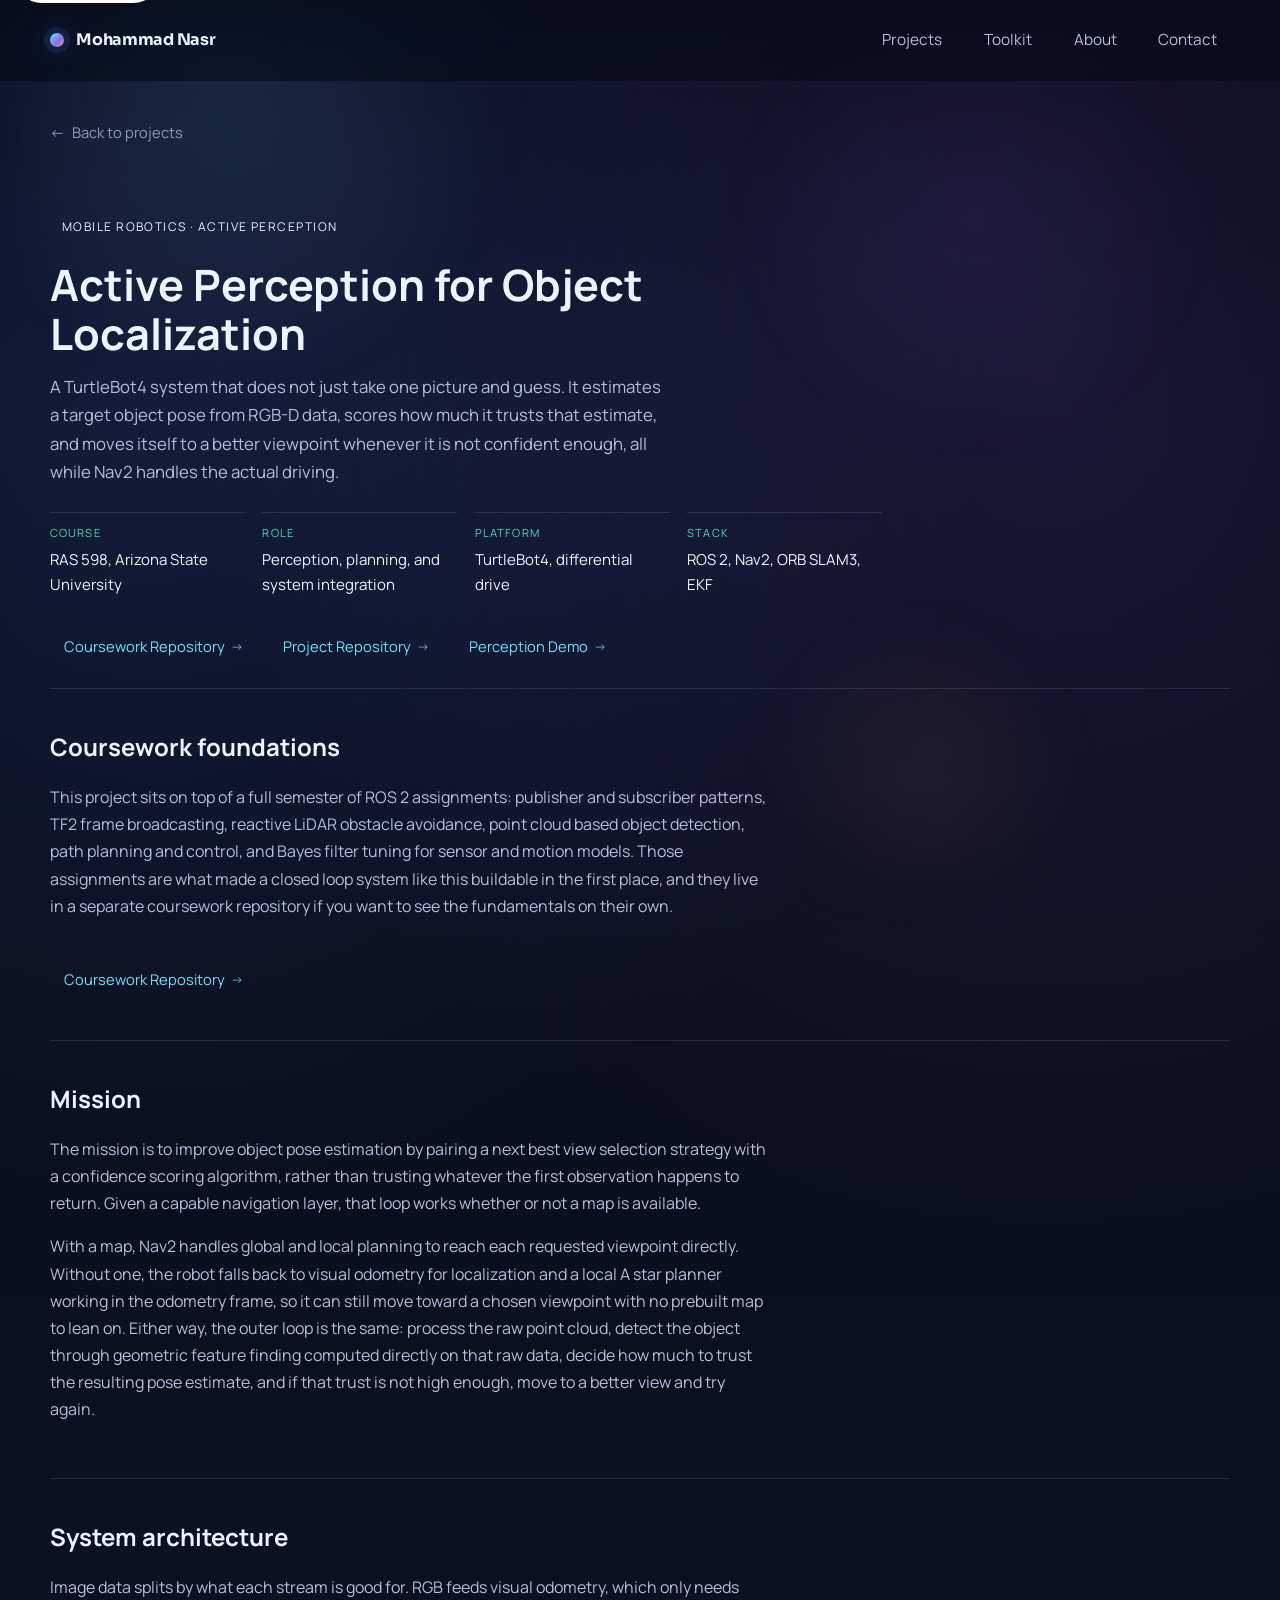
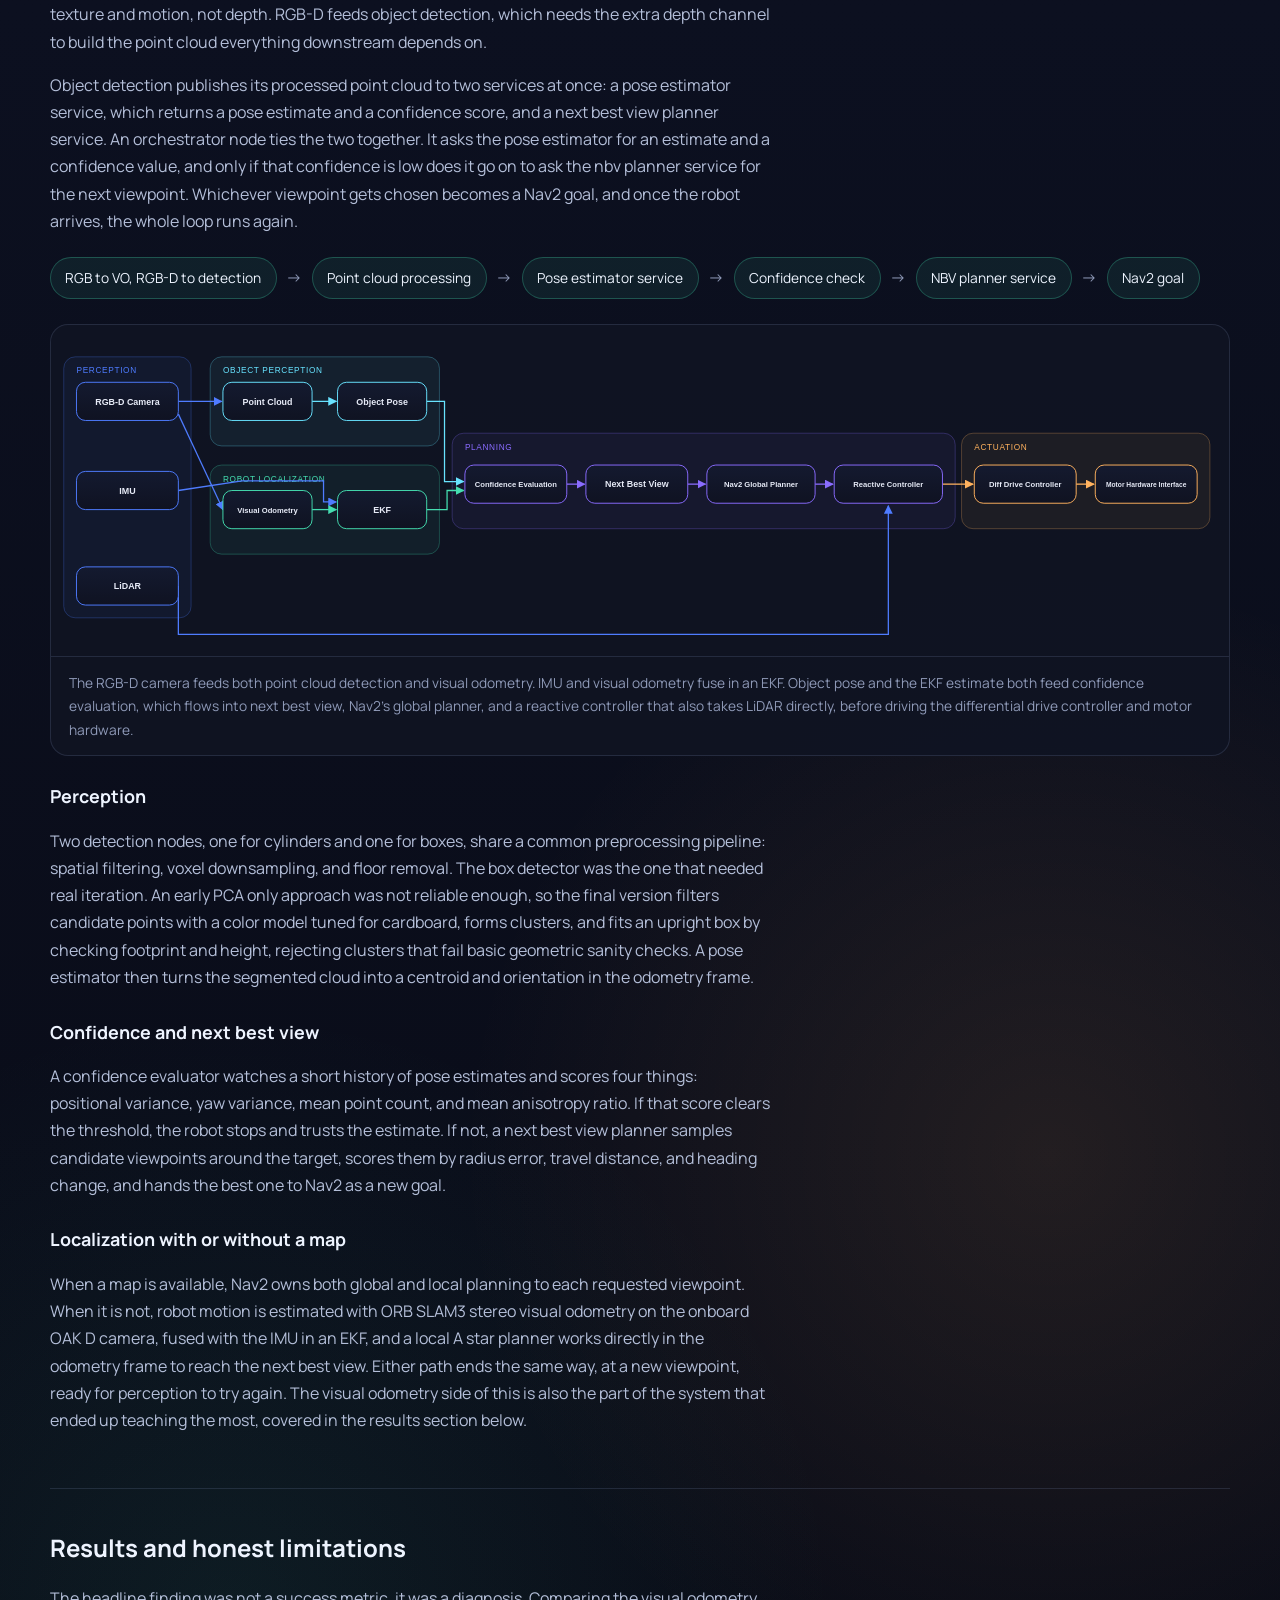
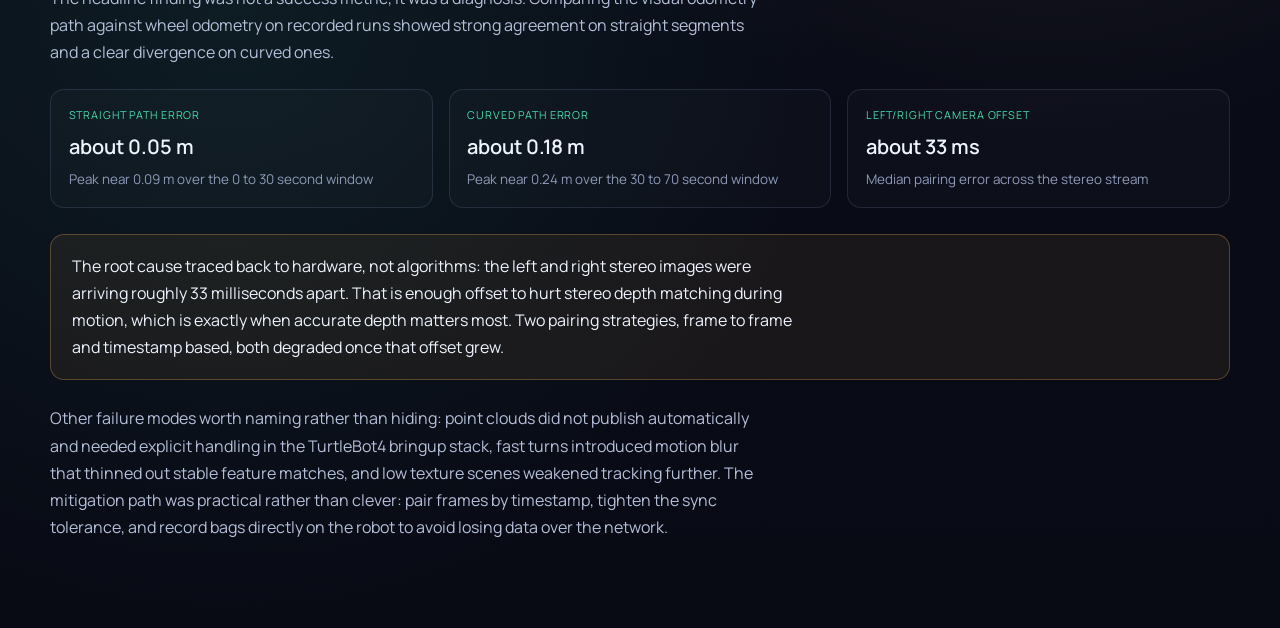
==== commit bce606b9: "Remove outdated visual odometry comparison figure from active perception writeup to streamline conte" ====
--- a/writeups/active-perception.html
+++ b/writeups/active-perception.html
@@ -156,11 +156,6 @@
           </li>
         </ul>
 
-        <figure class="writeup-figure">
-          <img src="../images/writeups/active-perception/vo-comparison.svg" alt="Visual odometry versus wheel odometry trajectory comparison" loading="lazy" />
-          <figcaption>Visual odometry (cyan) against wheel odometry (teal) on the same run. The two agree closely on the straight segment and drift apart on the loop.</figcaption>
-        </figure>
-
         <div class="writeup-callout">
           <p>
             The root cause traced back to hardware, not algorithms: the left and right stereo images were arriving roughly 33 milliseconds apart. That is enough offset to hurt stereo depth matching during motion, which is exactly when accurate depth matters most. Two pairing strategies, frame to frame and timestamp based, both degraded once that offset grew.
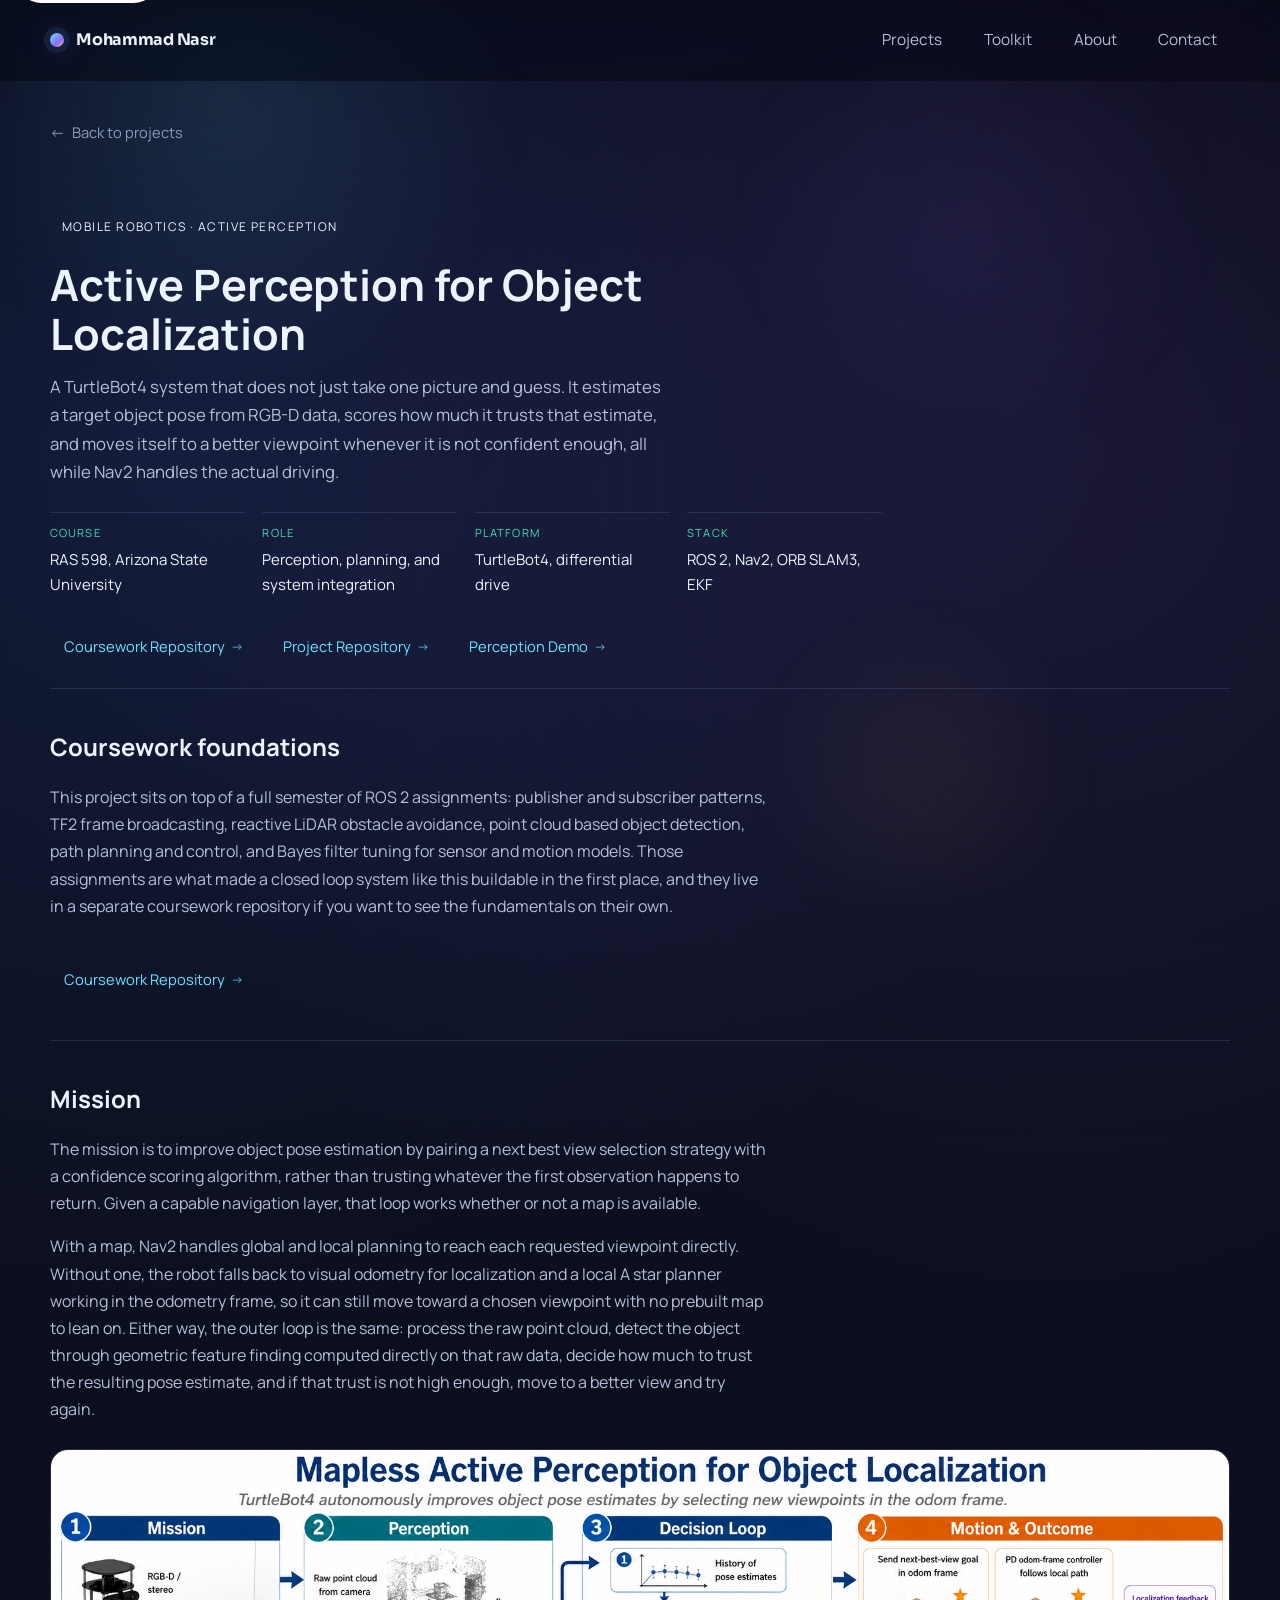
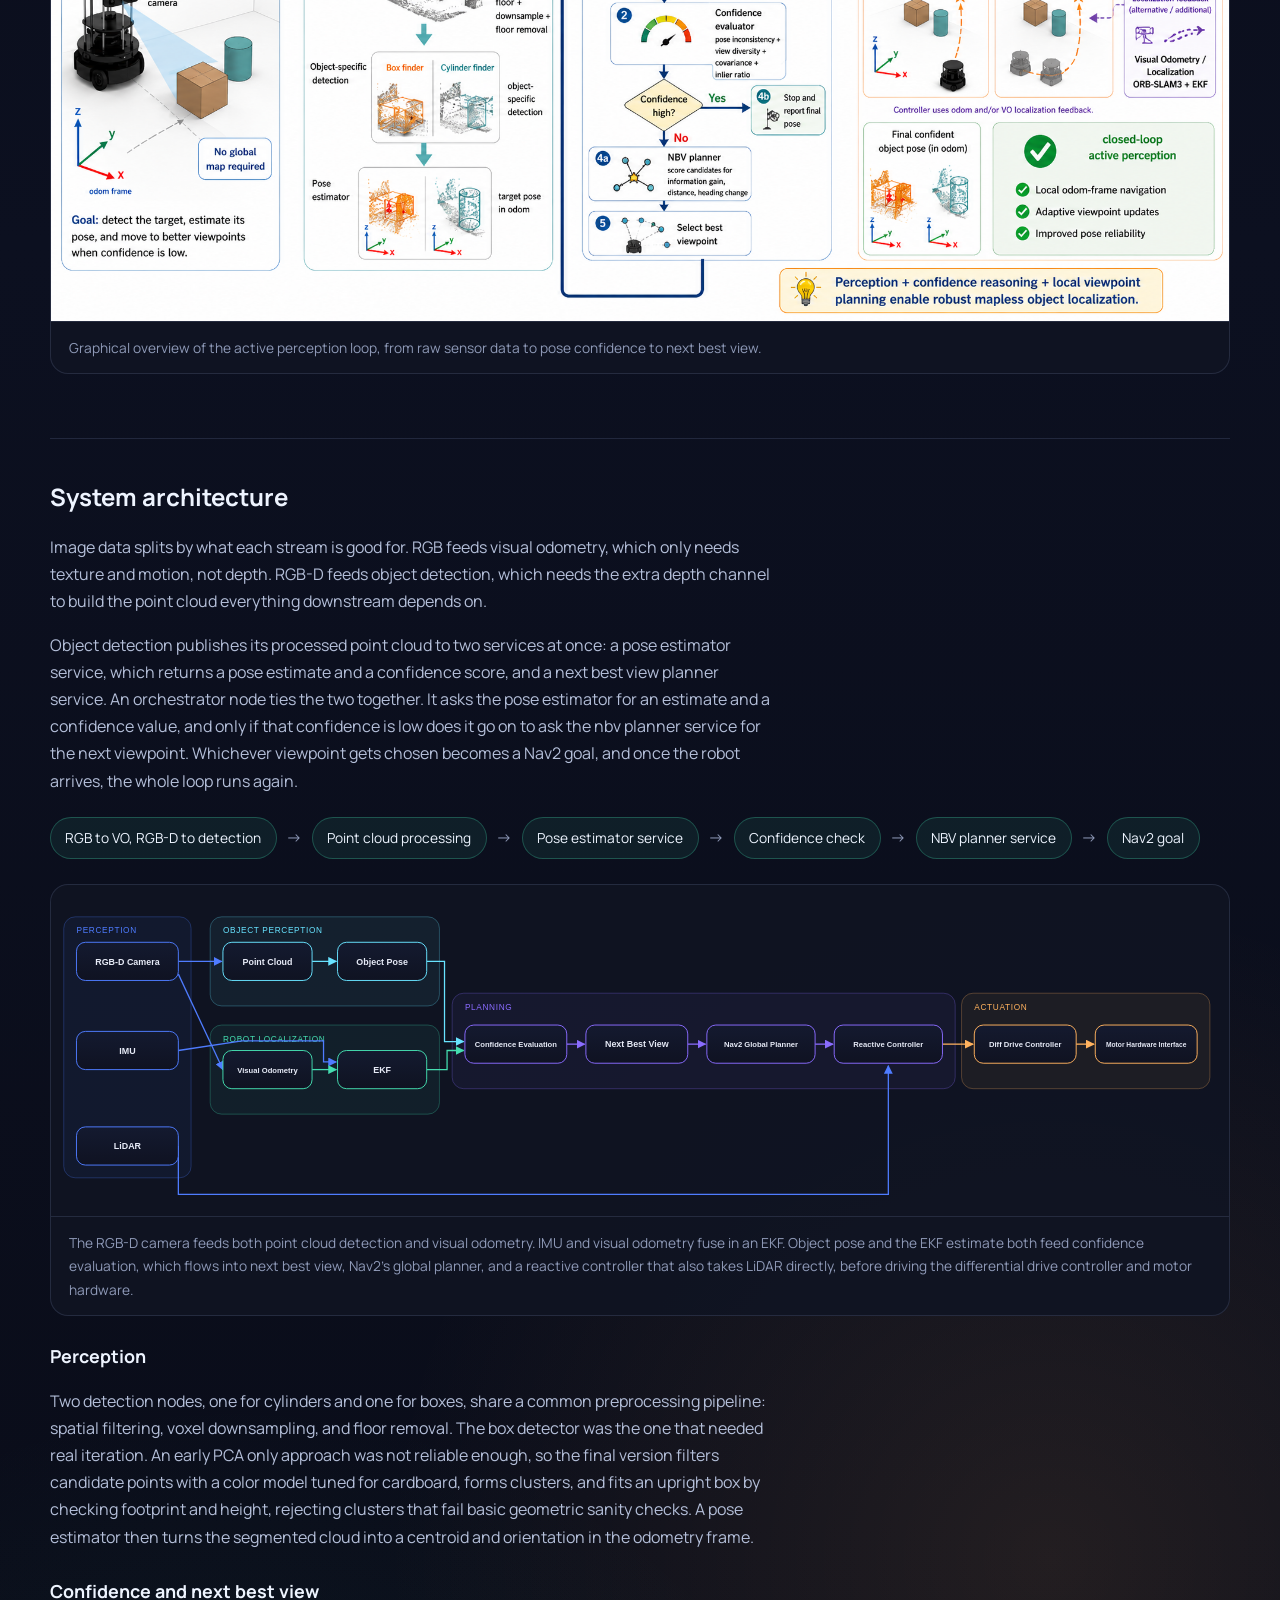
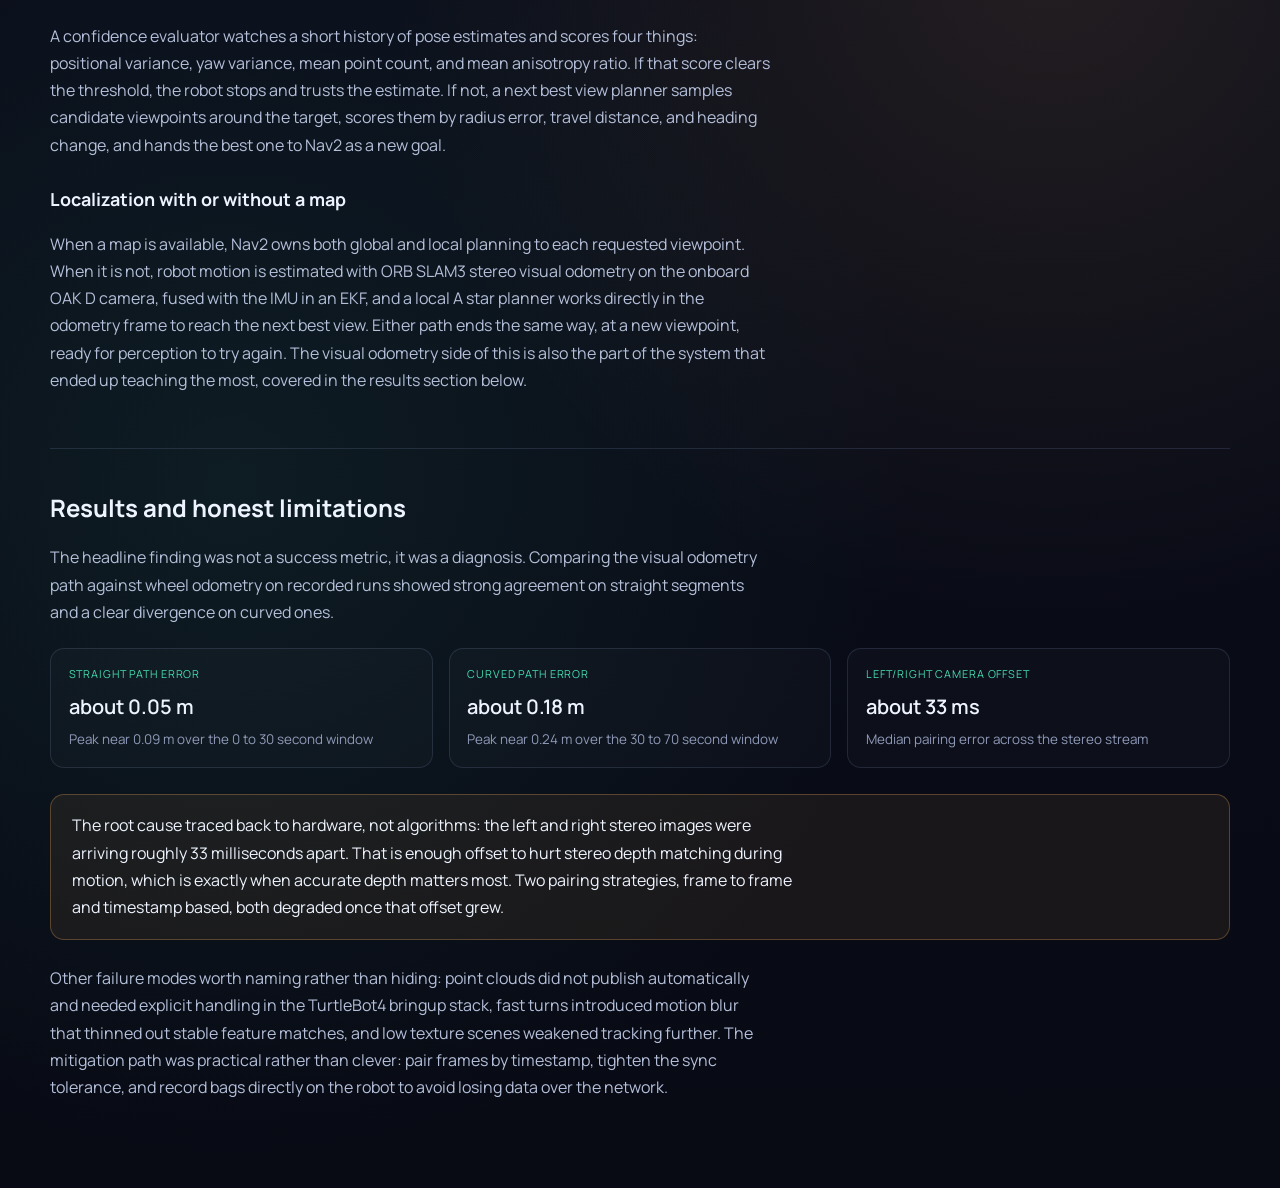
==== commit 705c0cd7: "Add graphical abstract to active perception writeup for enhanced visual representation of the percep" ====
--- a/writeups/active-perception.html
+++ b/writeups/active-perception.html
@@ -92,6 +92,11 @@
         <p>
           With a map, Nav2 handles global and local planning to reach each requested viewpoint directly. Without one, the robot falls back to visual odometry for localization and a local A star planner working in the odometry frame, so it can still move toward a chosen viewpoint with no prebuilt map to lean on. Either way, the outer loop is the same: process the raw point cloud, detect the object through geometric feature finding computed directly on that raw data, decide how much to trust the resulting pose estimate, and if that trust is not high enough, move to a better view and try again.
         </p>
+
+        <figure class="writeup-figure">
+          <img src="../images/writeups/active-perception/graphical-abstract.png" alt="Graphical abstract of the active perception loop: perceive, estimate pose and confidence, and reposition for a better view when confidence is low" loading="lazy" />
+          <figcaption>Graphical overview of the active perception loop, from raw sensor data to pose confidence to next best view.</figcaption>
+        </figure>
       </section>
 
       <section class="writeup-section">
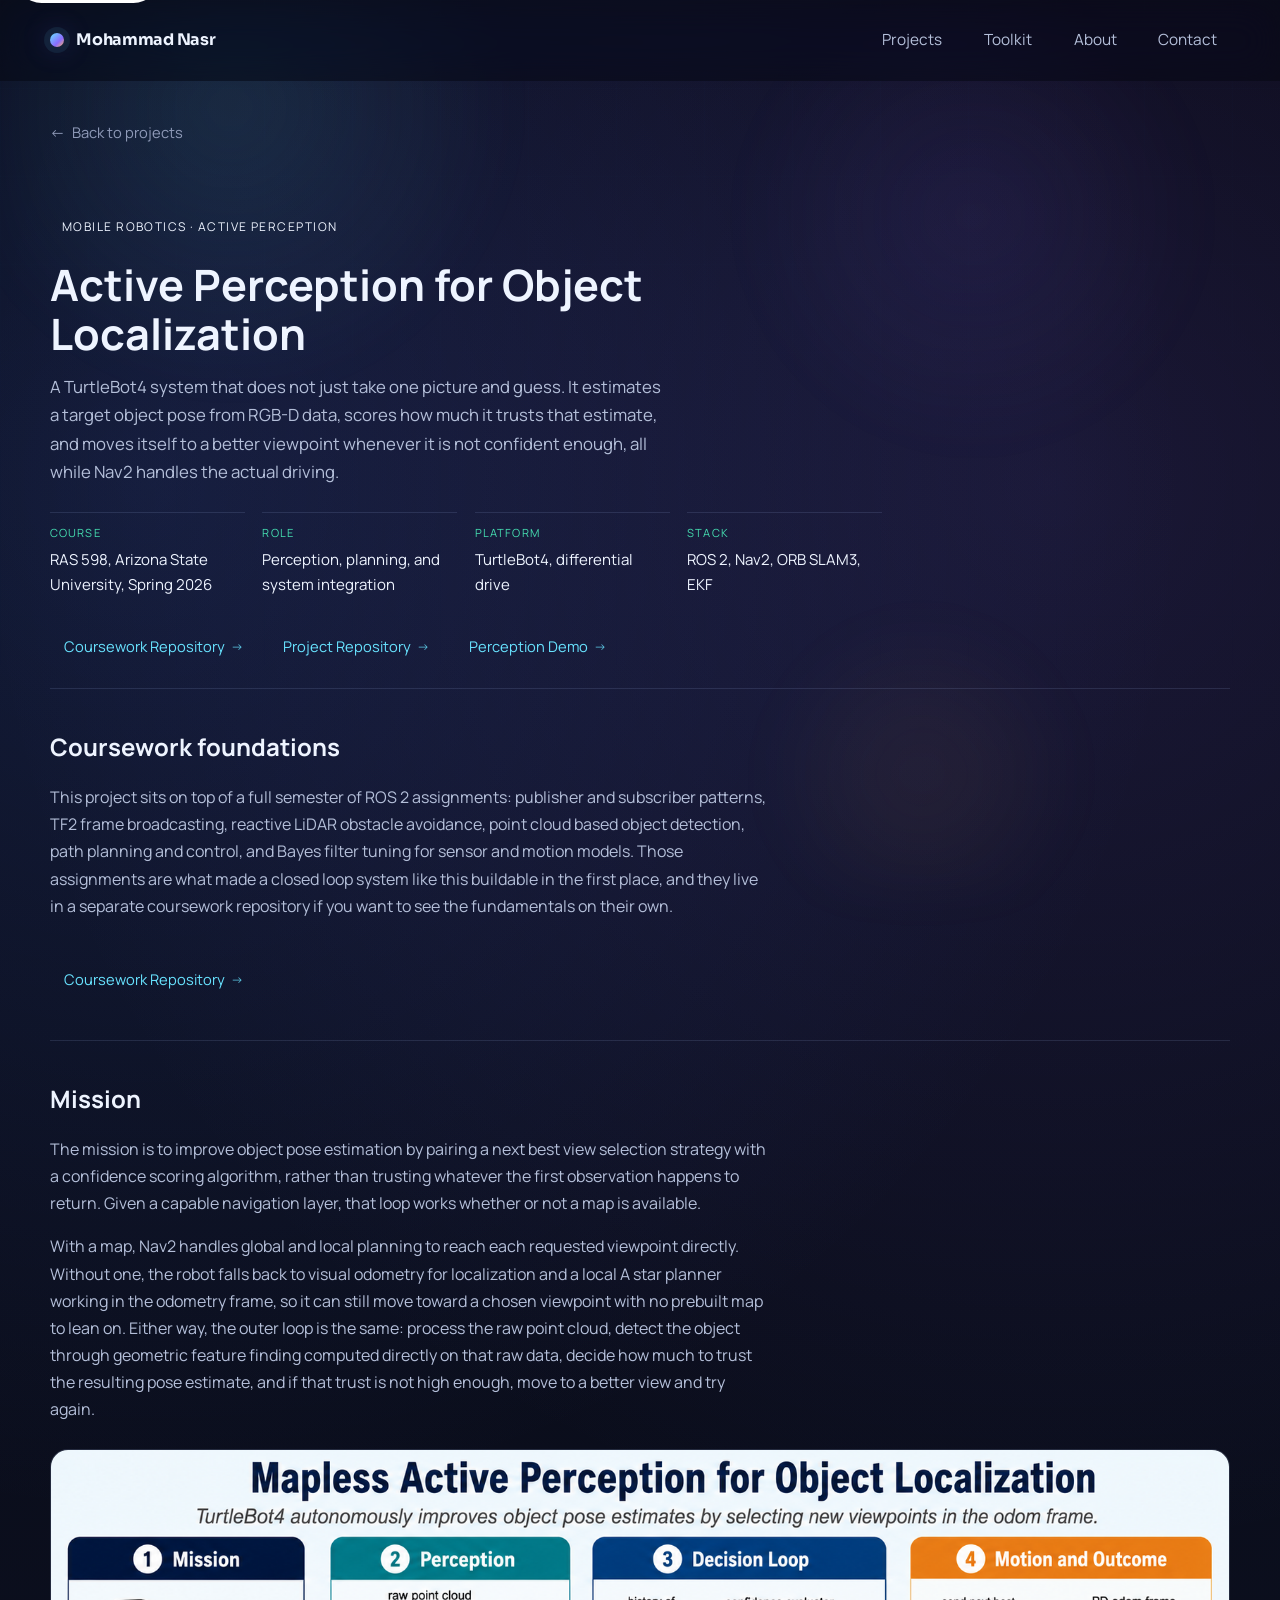
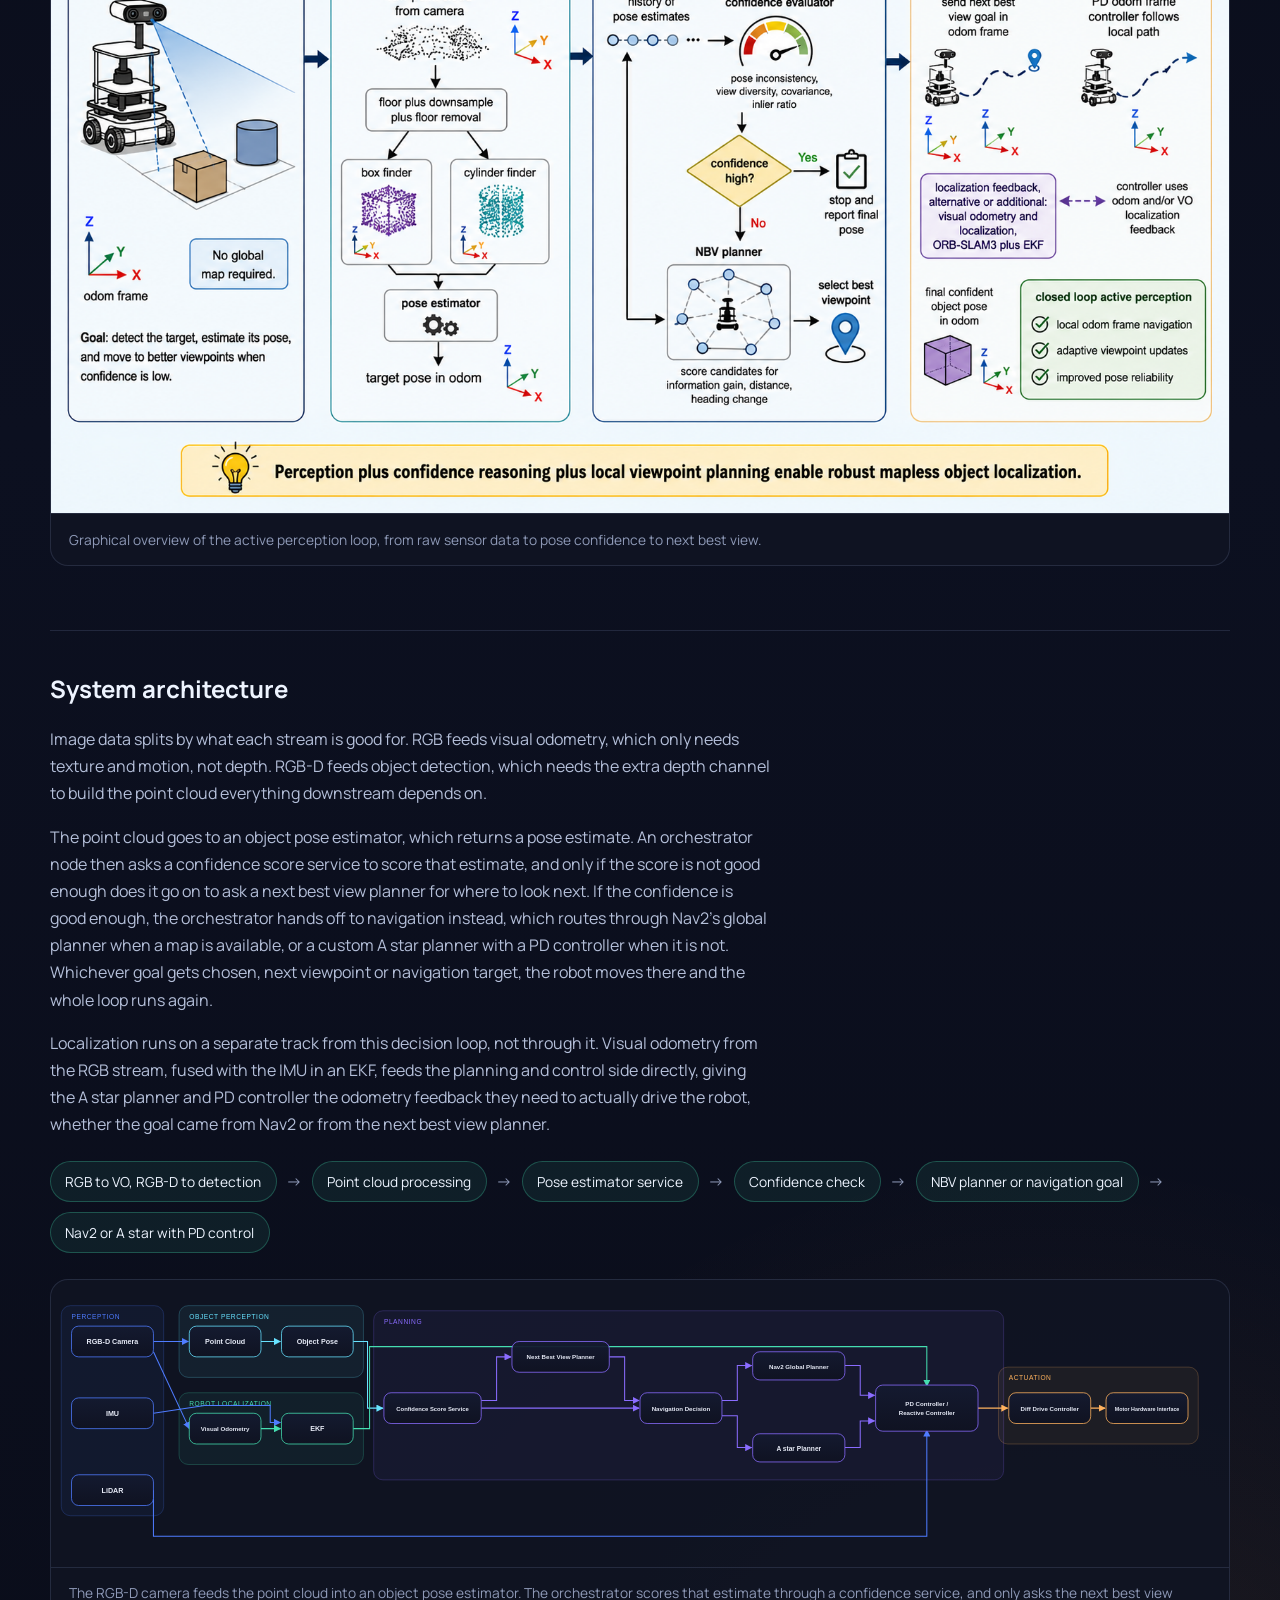
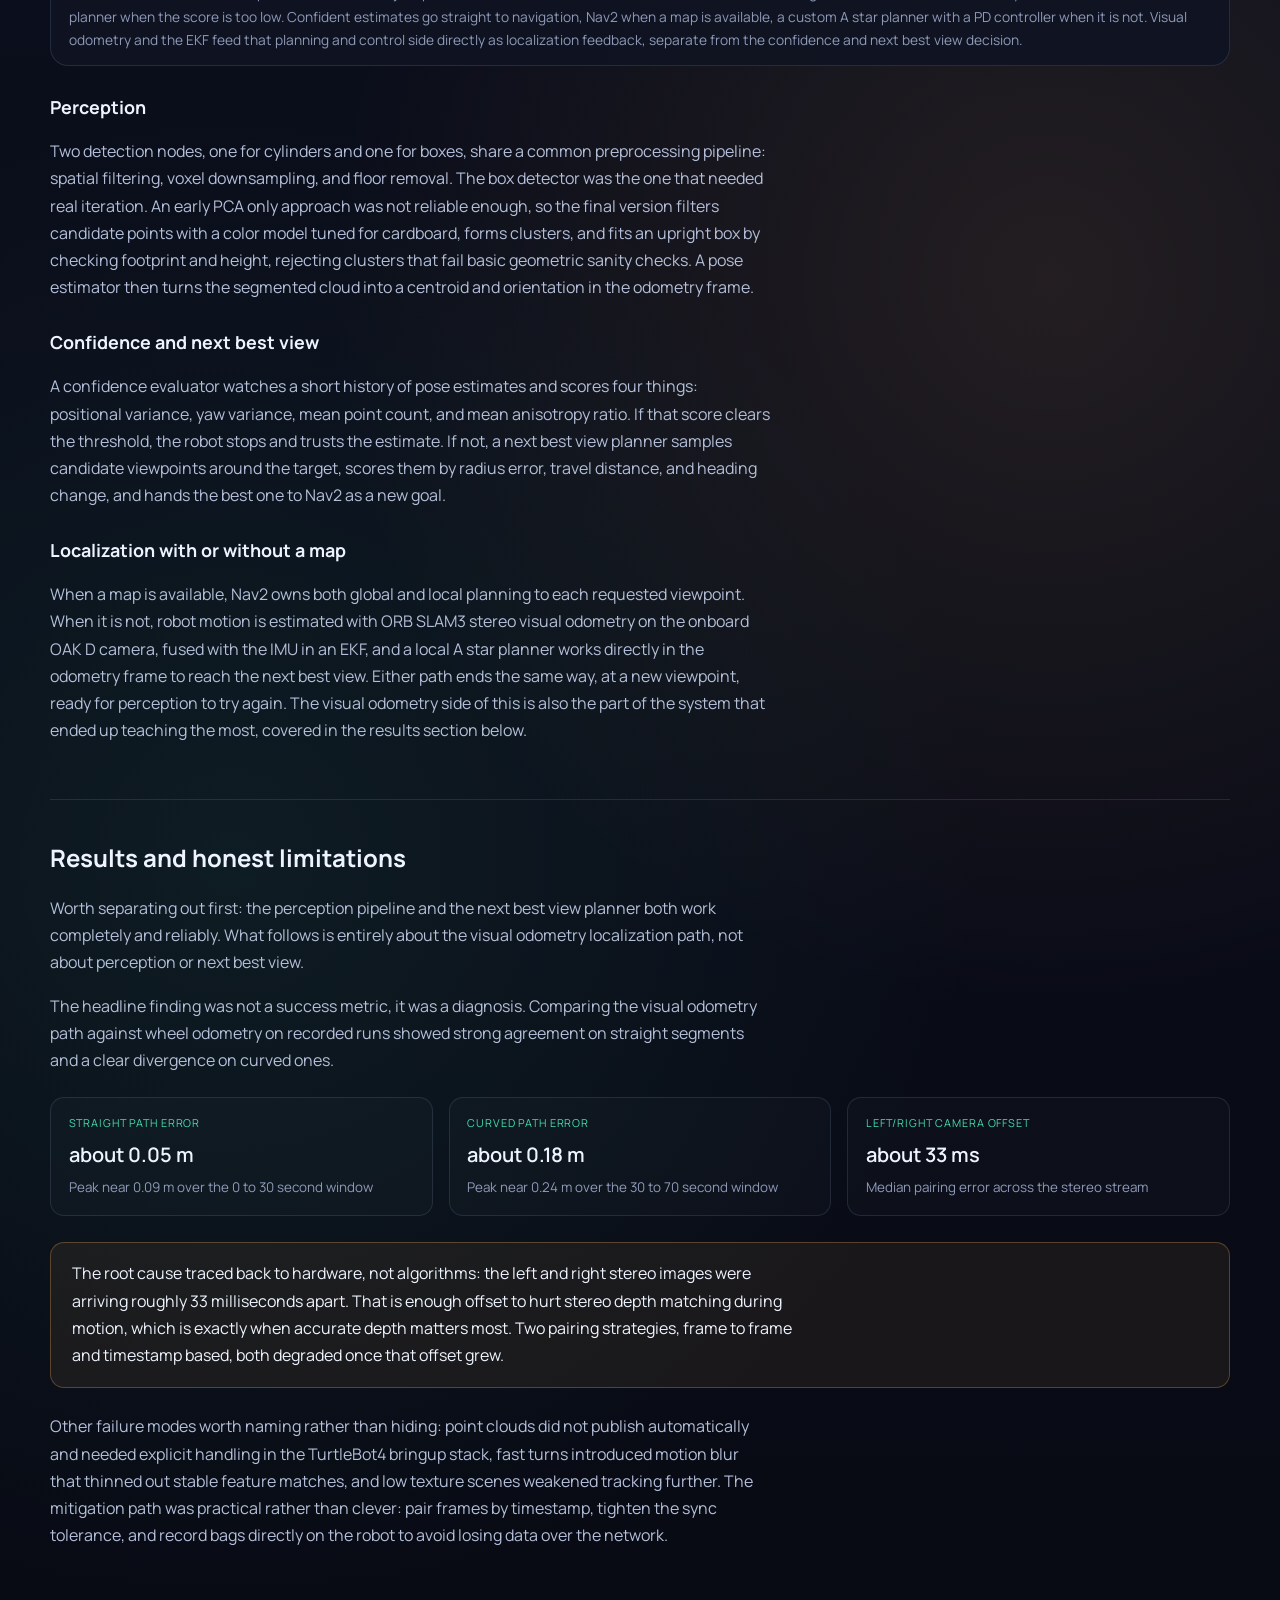
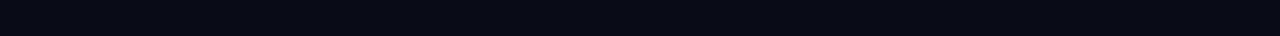
==== commit 046664fb: "Update project documentation and architecture diagrams - Enhanced architecture diagram for active pe" ====
--- a/writeups/active-perception.html
+++ b/writeups/active-perception.html
@@ -51,7 +51,7 @@
         <dl class="writeup-meta">
           <li>
             <dt>Course</dt>
-            <dd>RAS 598, Arizona State University</dd>
+            <dd>RAS 598, Arizona State University, Spring 2026</dd>
           </li>
           <li>
             <dt>Role</dt>
@@ -105,20 +105,23 @@
           Image data splits by what each stream is good for. RGB feeds visual odometry, which only needs texture and motion, not depth. RGB-D feeds object detection, which needs the extra depth channel to build the point cloud everything downstream depends on.
         </p>
         <p>
-          Object detection publishes its processed point cloud to two services at once: a pose estimator service, which returns a pose estimate and a confidence score, and a next best view planner service. An orchestrator node ties the two together. It asks the pose estimator for an estimate and a confidence value, and only if that confidence is low does it go on to ask the nbv planner service for the next viewpoint. Whichever viewpoint gets chosen becomes a Nav2 goal, and once the robot arrives, the whole loop runs again.
+          The point cloud goes to an object pose estimator, which returns a pose estimate. An orchestrator node then asks a confidence score service to score that estimate, and only if the score is not good enough does it go on to ask a next best view planner for where to look next. If the confidence is good enough, the orchestrator hands off to navigation instead, which routes through Nav2's global planner when a map is available, or a custom A star planner with a PD controller when it is not. Whichever goal gets chosen, next viewpoint or navigation target, the robot moves there and the whole loop runs again.
+        </p>
+        <p>
+          Localization runs on a separate track from this decision loop, not through it. Visual odometry from the RGB stream, fused with the IMU in an EKF, feeds the planning and control side directly, giving the A star planner and PD controller the odometry feedback they need to actually drive the robot, whether the goal came from Nav2 or from the next best view planner.
         </p>
         <ul class="writeup-pipeline">
           <li><span>RGB to VO, RGB-D to detection</span></li>
           <li><span>Point cloud processing</span></li>
           <li><span>Pose estimator service</span></li>
           <li><span>Confidence check</span></li>
-          <li><span>NBV planner service</span></li>
-          <li><span>Nav2 goal</span></li>
+          <li><span>NBV planner or navigation goal</span></li>
+          <li><span>Nav2 or A star with PD control</span></li>
         </ul>
 
         <figure class="writeup-figure">
-          <img src="../images/writeups/active-perception/architecture-diagram.svg" alt="System architecture diagram grouped into Perception, Object Perception, Robot Localization, Planning, and Actuation stages" loading="lazy" />
-          <figcaption>The RGB-D camera feeds both point cloud detection and visual odometry. IMU and visual odometry fuse in an EKF. Object pose and the EKF estimate both feed confidence evaluation, which flows into next best view, Nav2's global planner, and a reactive controller that also takes LiDAR directly, before driving the differential drive controller and motor hardware.</figcaption>
+          <img src="../images/writeups/active-perception/architecture-diagram.svg" alt="System architecture diagram showing perception feeding an object pose estimator and confidence score service, a next best view planner triggered only on low confidence, navigation through Nav2 or a custom A star planner with PD control, and visual odometry feeding that planning and control stage directly as localization feedback" loading="lazy" />
+          <figcaption>The RGB-D camera feeds the point cloud into an object pose estimator. The orchestrator scores that estimate through a confidence service, and only asks the next best view planner when the score is too low. Confident estimates go straight to navigation, Nav2 when a map is available, a custom A star planner with a PD controller when it is not. Visual odometry and the EKF feed that planning and control side directly as localization feedback, separate from the confidence and next best view decision.</figcaption>
         </figure>
 
         <h3>Perception</h3>
@@ -139,6 +142,9 @@
 
       <section class="writeup-section">
         <h2>Results and honest limitations</h2>
+        <p>
+          Worth separating out first: the perception pipeline and the next best view planner both work completely and reliably. What follows is entirely about the visual odometry localization path, not about perception or next best view.
+        </p>
         <p>
           The headline finding was not a success metric, it was a diagnosis. Comparing the visual odometry path against wheel odometry on recorded runs showed strong agreement on straight segments and a clear divergence on curved ones.
         </p>
--- a/assets/css/refined.css
+++ b/assets/css/refined.css
@@ -814,11 +814,6 @@
   --card-accent-2-rgb: var(--accent-amber-rgb);
 }
 
-.project-control {
-  --card-accent-rgb: var(--accent-blue-rgb);
-  --card-accent-2-rgb: var(--accent-amber-rgb);
-}
-
 .project-sensing {
   --card-accent-rgb: var(--accent-teal-rgb);
   --card-accent-2-rgb: var(--accent-cyan-rgb);
@@ -980,13 +975,27 @@
   margin: 0;
 }
 
-.mobile-skills {
+.project-feature .project-content {
+  position: relative;
+}
+
+.project-mobile .project-content {
   display: flex;
+  flex-direction: row;
   flex-wrap: wrap;
-  gap: 0.6rem;
-  padding: 0;
-  margin: 1.4rem 0 0;
-  list-style: none;
+  align-items: flex-start;
+  gap: 1.6rem 2.4rem;
+}
+
+.project-mobile .project-feature-header {
+  flex: 1 1 320px;
+  max-width: 60ch;
+}
+
+.project-mobile .mobile-subgrid {
+  flex-basis: 100%;
+  width: 100%;
+  margin-top: 0;
 }
 
 .mobile-subgrid {
@@ -994,6 +1003,16 @@
   grid-template-columns: repeat(3, minmax(0, 1fr));
   gap: 1.1rem;
   margin-top: 1.8rem;
+}
+
+.mobile-subgrid--two {
+  grid-template-columns: repeat(2, minmax(0, 1fr));
+}
+
+@media (max-width: 640px) {
+  .mobile-subgrid--two {
+    grid-template-columns: 1fr;
+  }
 }
 
 .mobile-subcard {
@@ -1049,6 +1068,21 @@
 .mobile-subcard-pending {
   border-style: dashed;
   opacity: 0.7;
+}
+
+.mobile-subcard-media {
+  margin: 0;
+  aspect-ratio: 16 / 10;
+  overflow: hidden;
+  border: 1px solid rgba(var(--card-accent-rgb), 0.16);
+  border-radius: var(--radius-sm);
+}
+
+.mobile-subcard-media img {
+  display: block;
+  width: 100%;
+  height: 100%;
+  object-fit: cover;
 }
 
 @media (max-width: 900px) {
--- a/assets/css/writeup.css
+++ b/assets/css/writeup.css
@@ -133,6 +133,12 @@
   border-top: 1px solid var(--border);
   color: var(--muted-strong);
   font-size: 0.86rem;
+}
+
+.writeup-figure--compact {
+  max-width: 420px;
+  margin-left: auto;
+  margin-right: auto;
 }
 
 .writeup-pipeline {
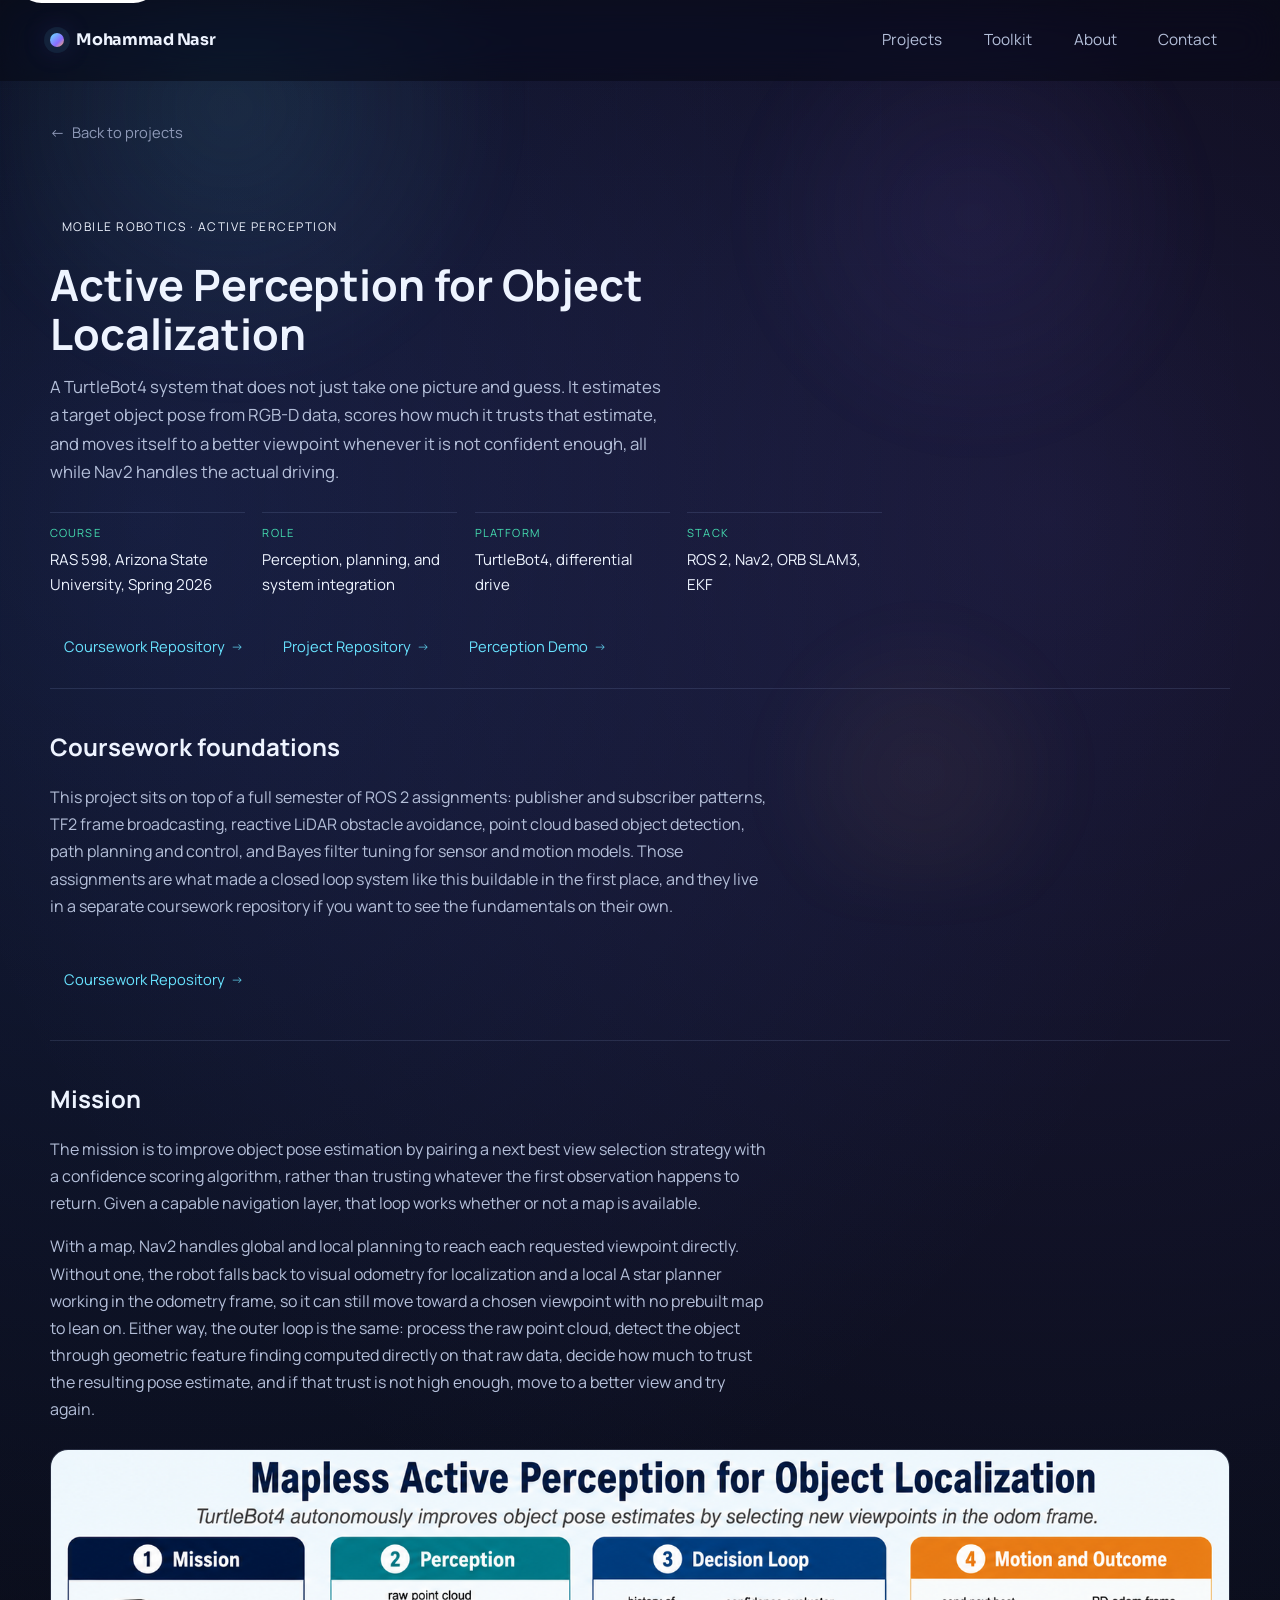
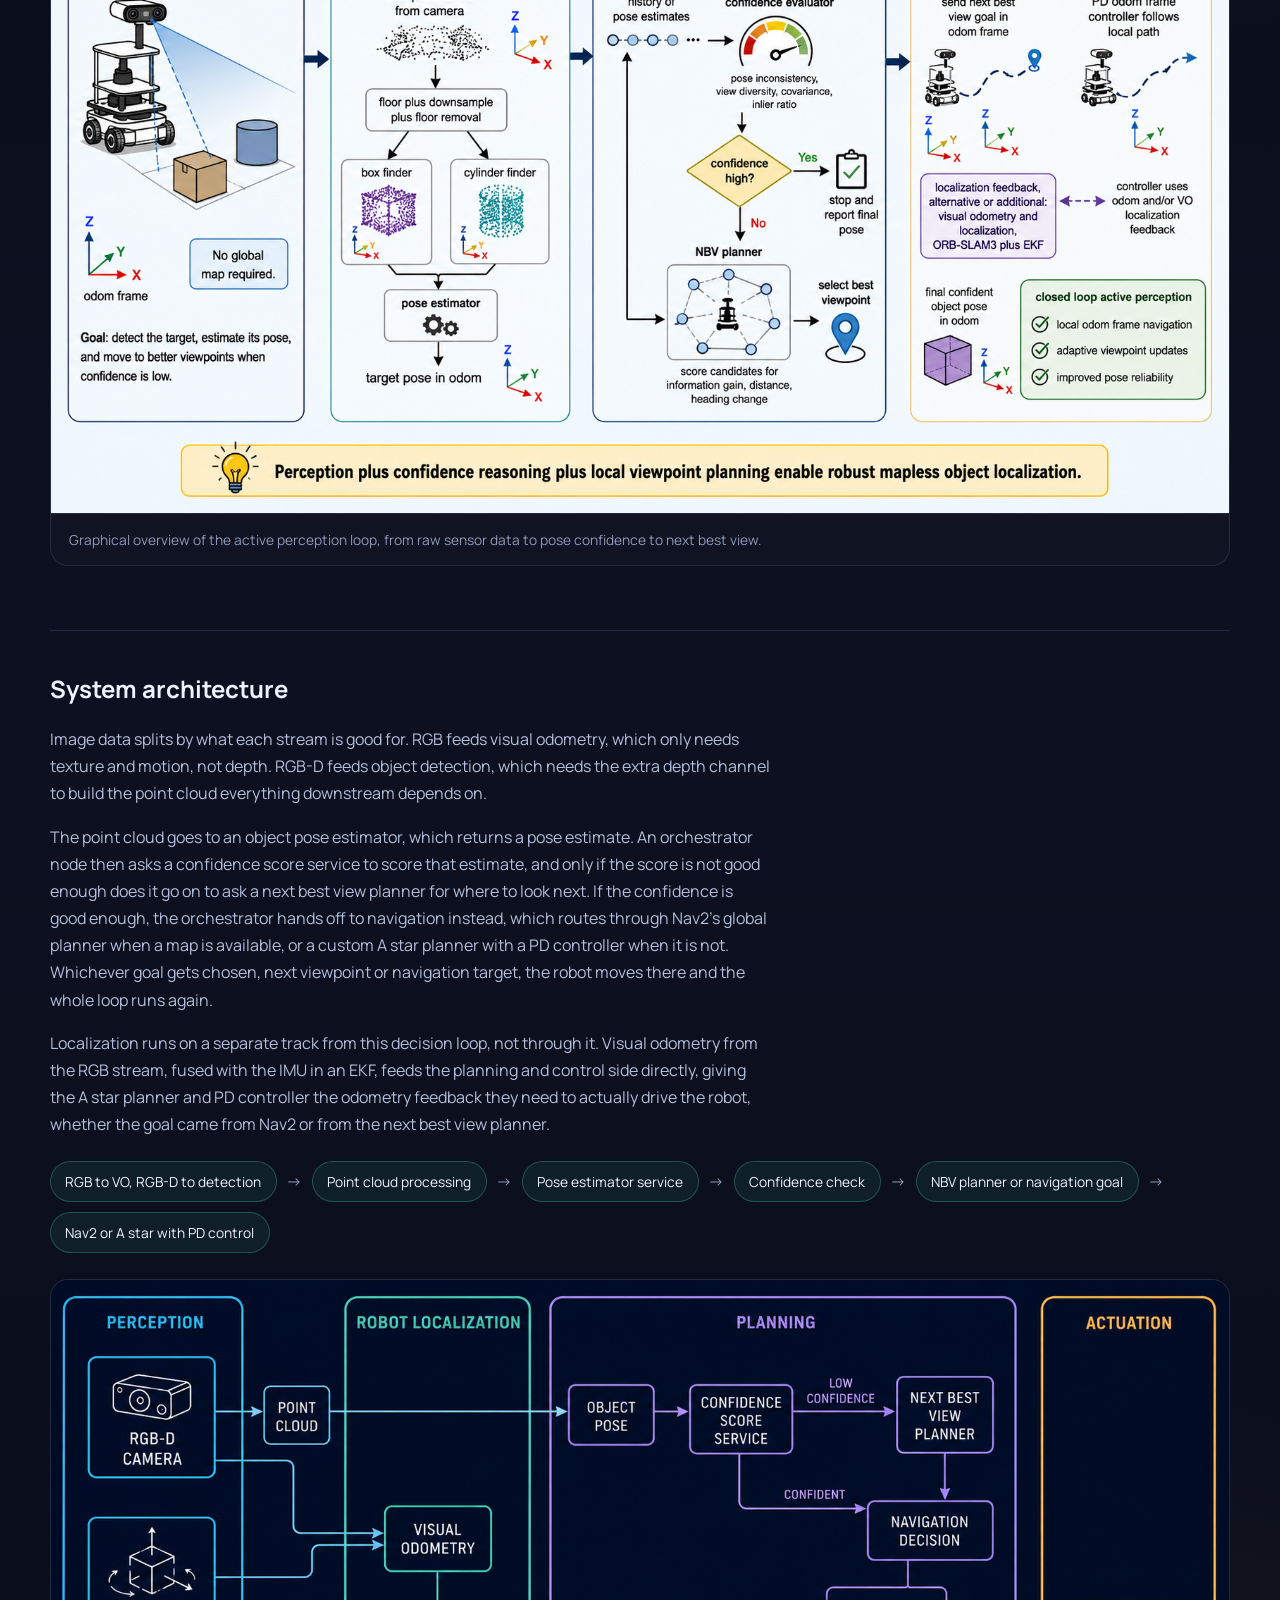
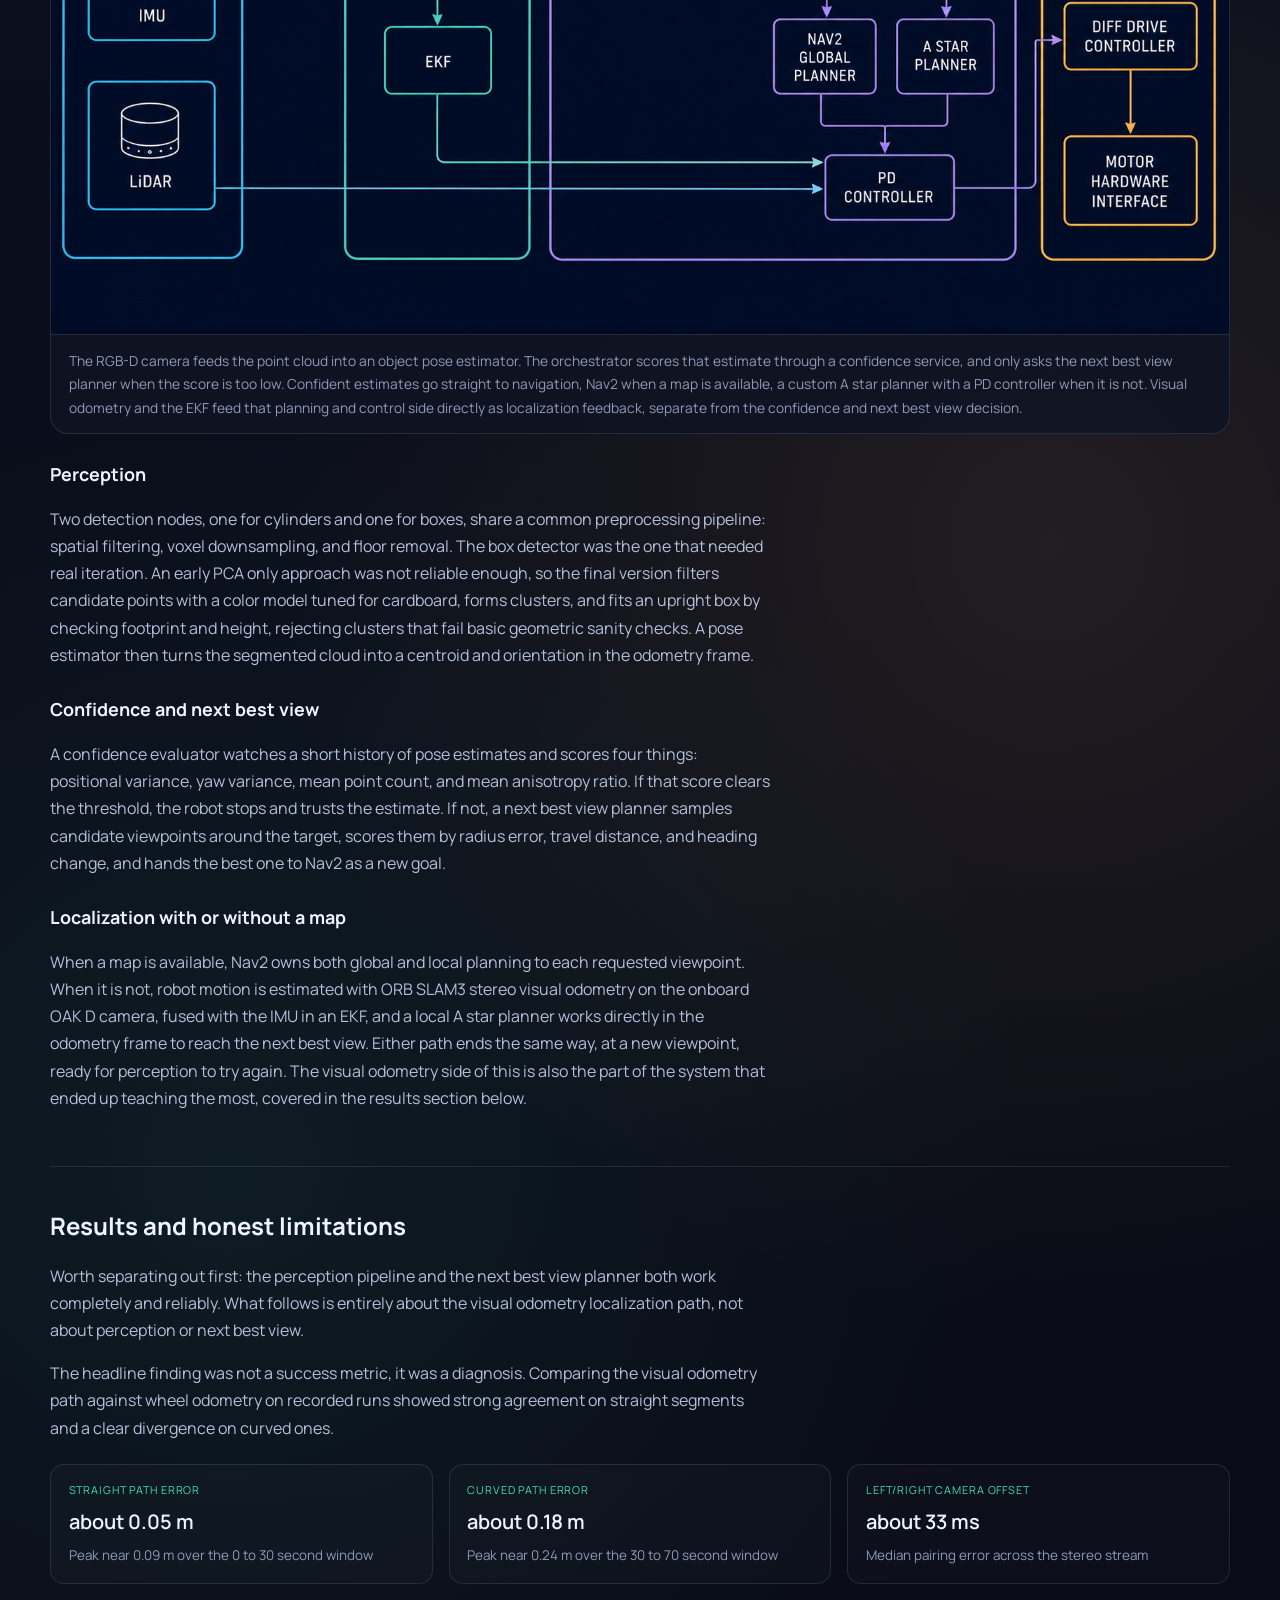
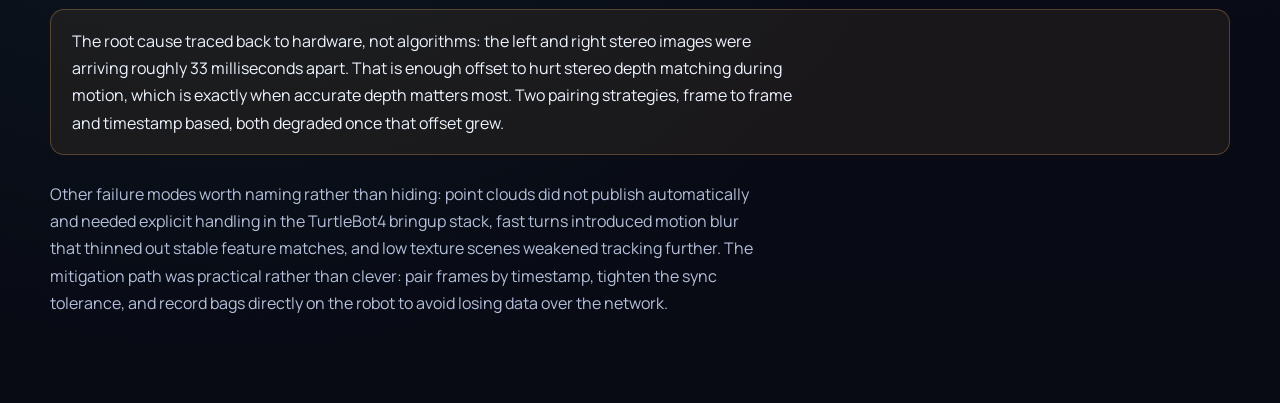
==== commit 34f490ad: "Replace outdated architecture diagram with new image for active perception writeup" ====
--- a/writeups/active-perception.html
+++ b/writeups/active-perception.html
@@ -120,7 +120,7 @@
         </ul>
 
         <figure class="writeup-figure">
-          <img src="../images/writeups/active-perception/architecture-diagram.svg" alt="System architecture diagram showing perception feeding an object pose estimator and confidence score service, a next best view planner triggered only on low confidence, navigation through Nav2 or a custom A star planner with PD control, and visual odometry feeding that planning and control stage directly as localization feedback" loading="lazy" />
+          <img src="../images/Active_architecture.png" alt="System architecture diagram showing perception feeding an object pose estimator and confidence score service, a next best view planner triggered only on low confidence, navigation through Nav2 or a custom A star planner with PD control, and visual odometry feeding that planning and control stage directly as localization feedback" loading="lazy" />
           <figcaption>The RGB-D camera feeds the point cloud into an object pose estimator. The orchestrator scores that estimate through a confidence service, and only asks the next best view planner when the score is too low. Confident estimates go straight to navigation, Nav2 when a map is available, a custom A star planner with a PD controller when it is not. Visual odometry and the EKF feed that planning and control side directly as localization feedback, separate from the confidence and next best view decision.</figcaption>
         </figure>
 
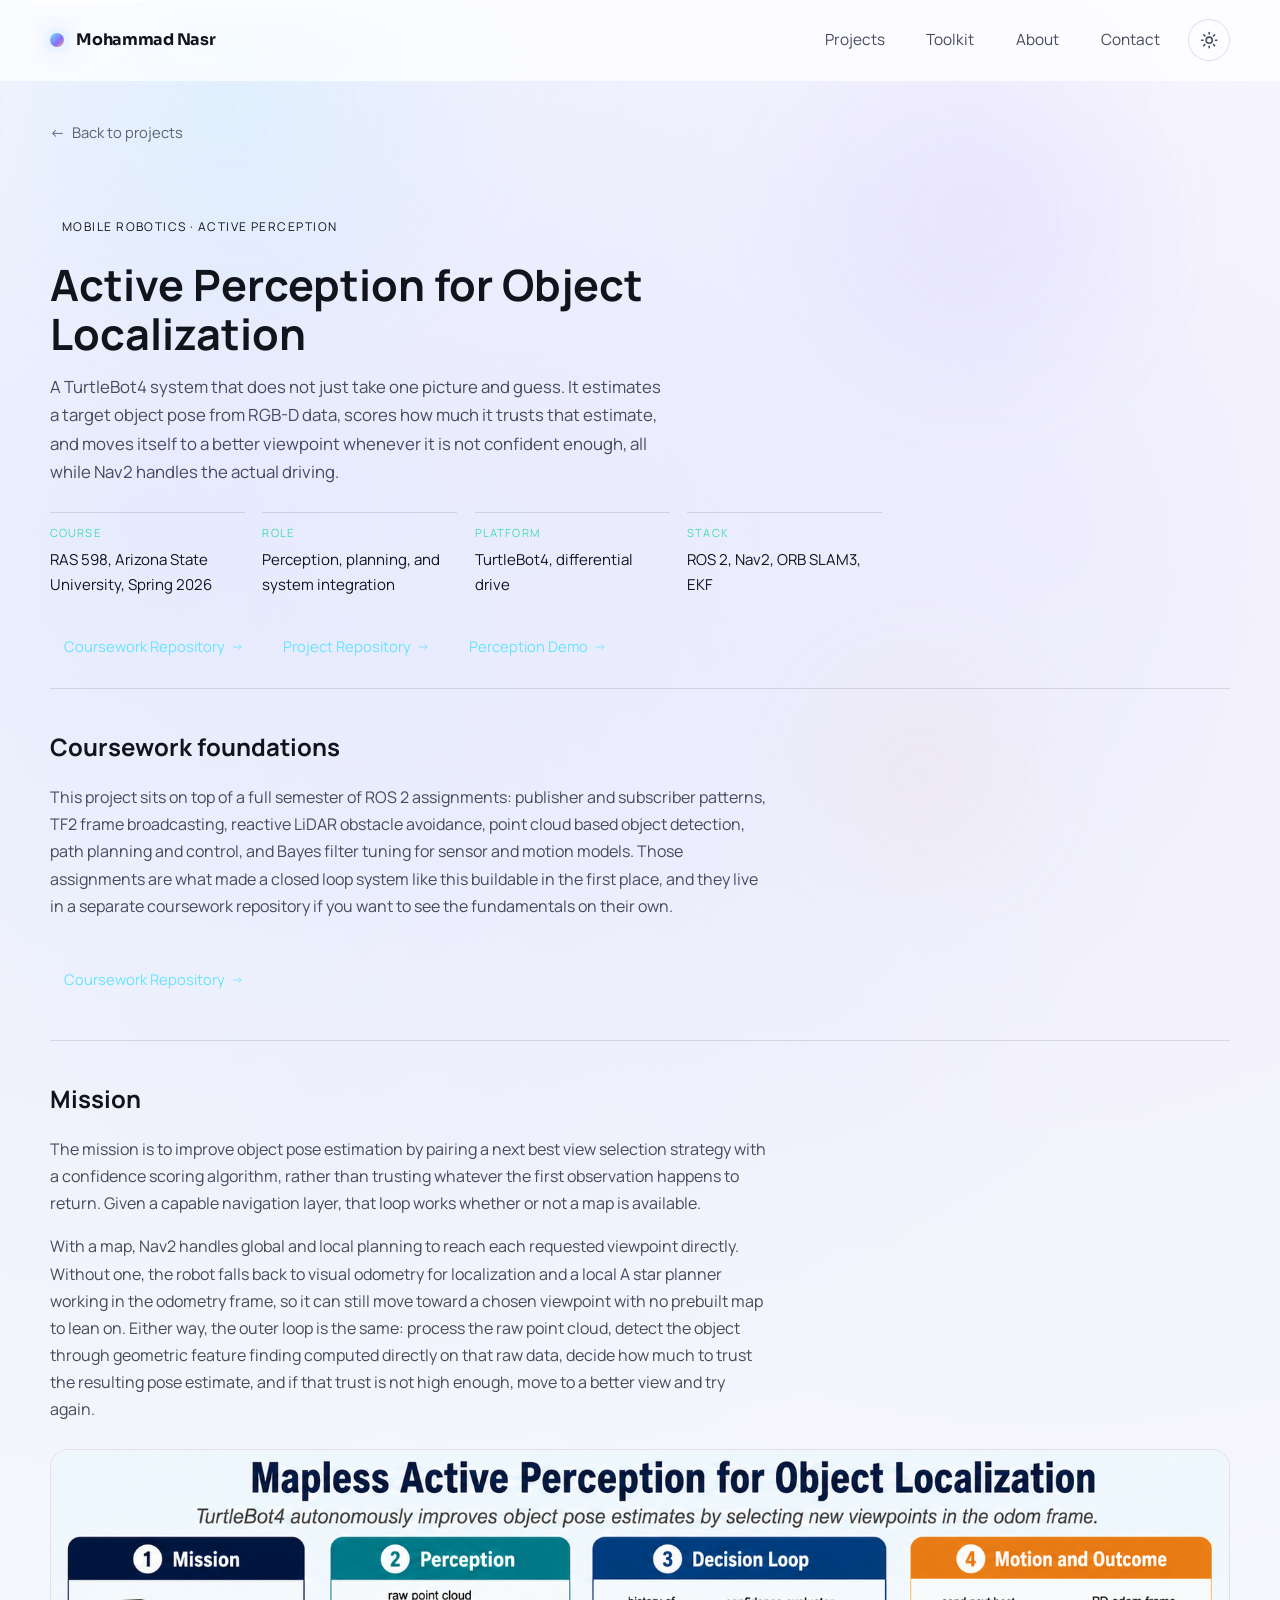
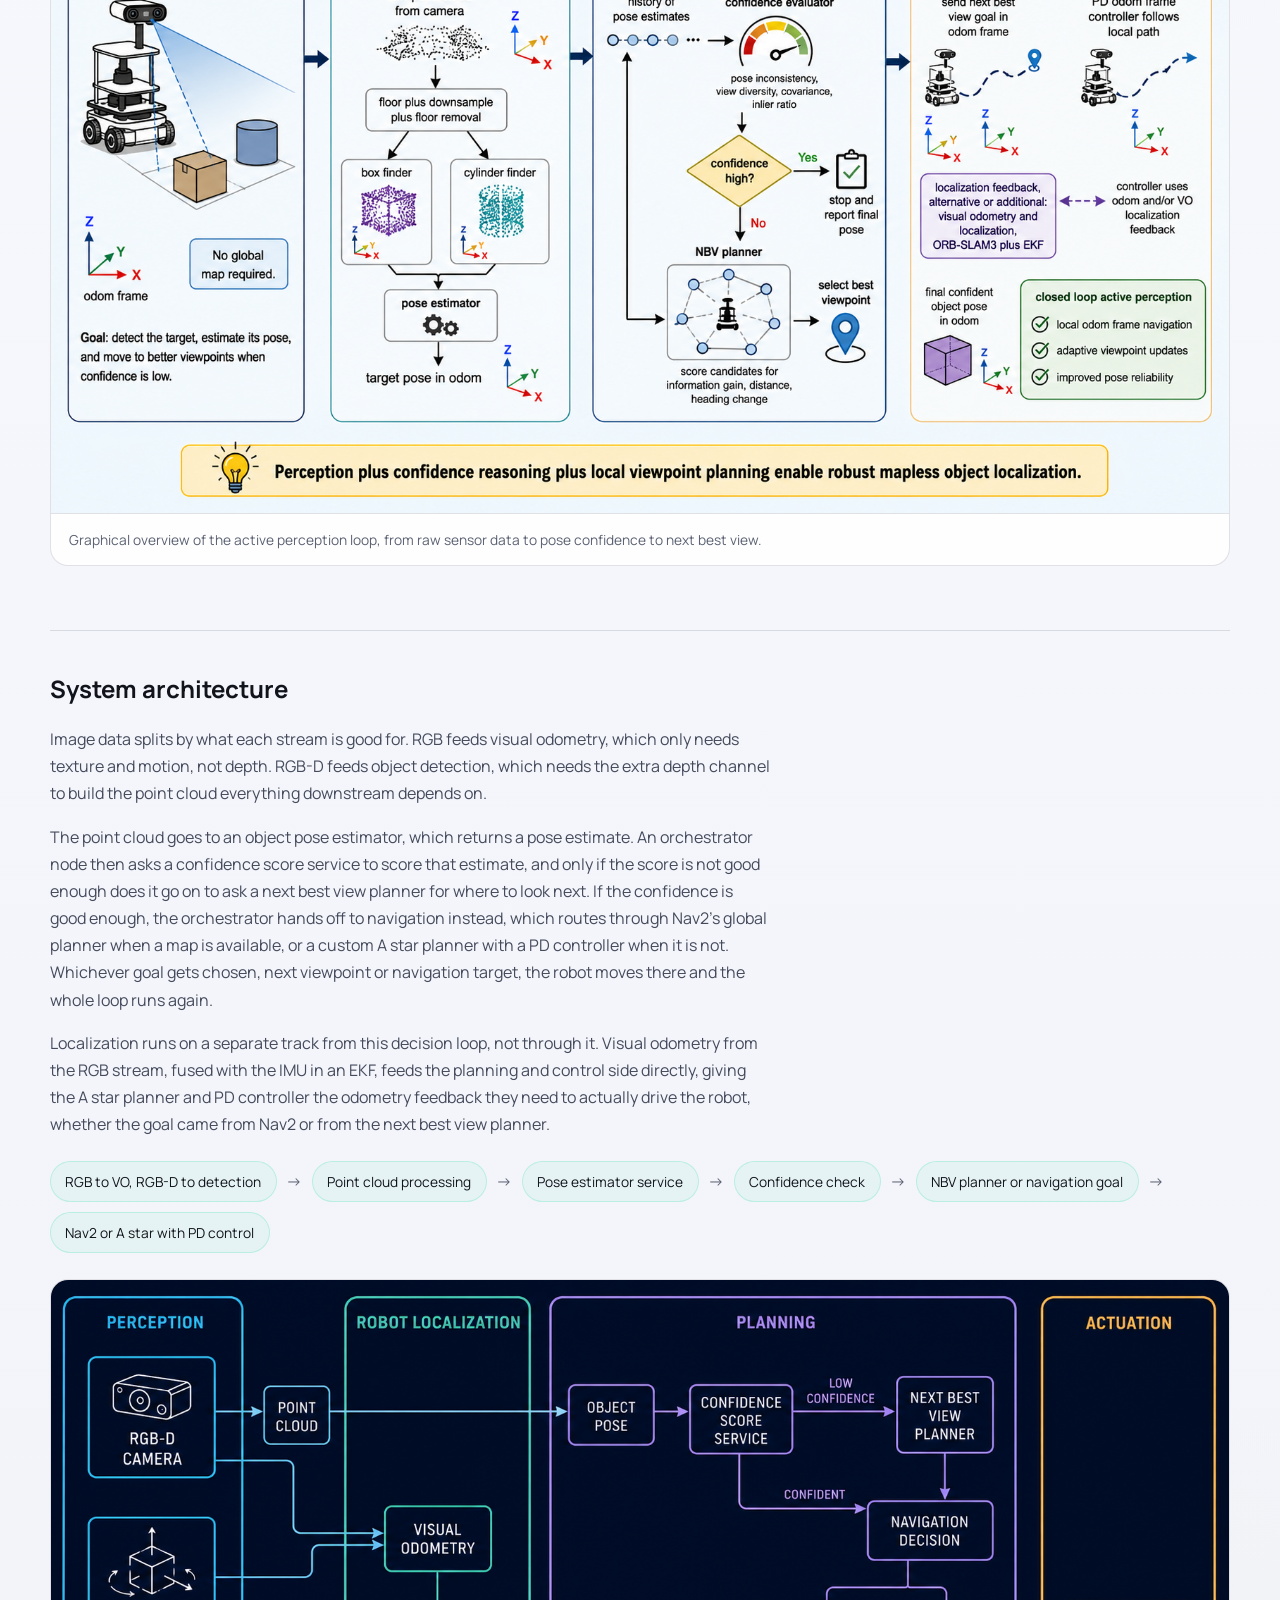
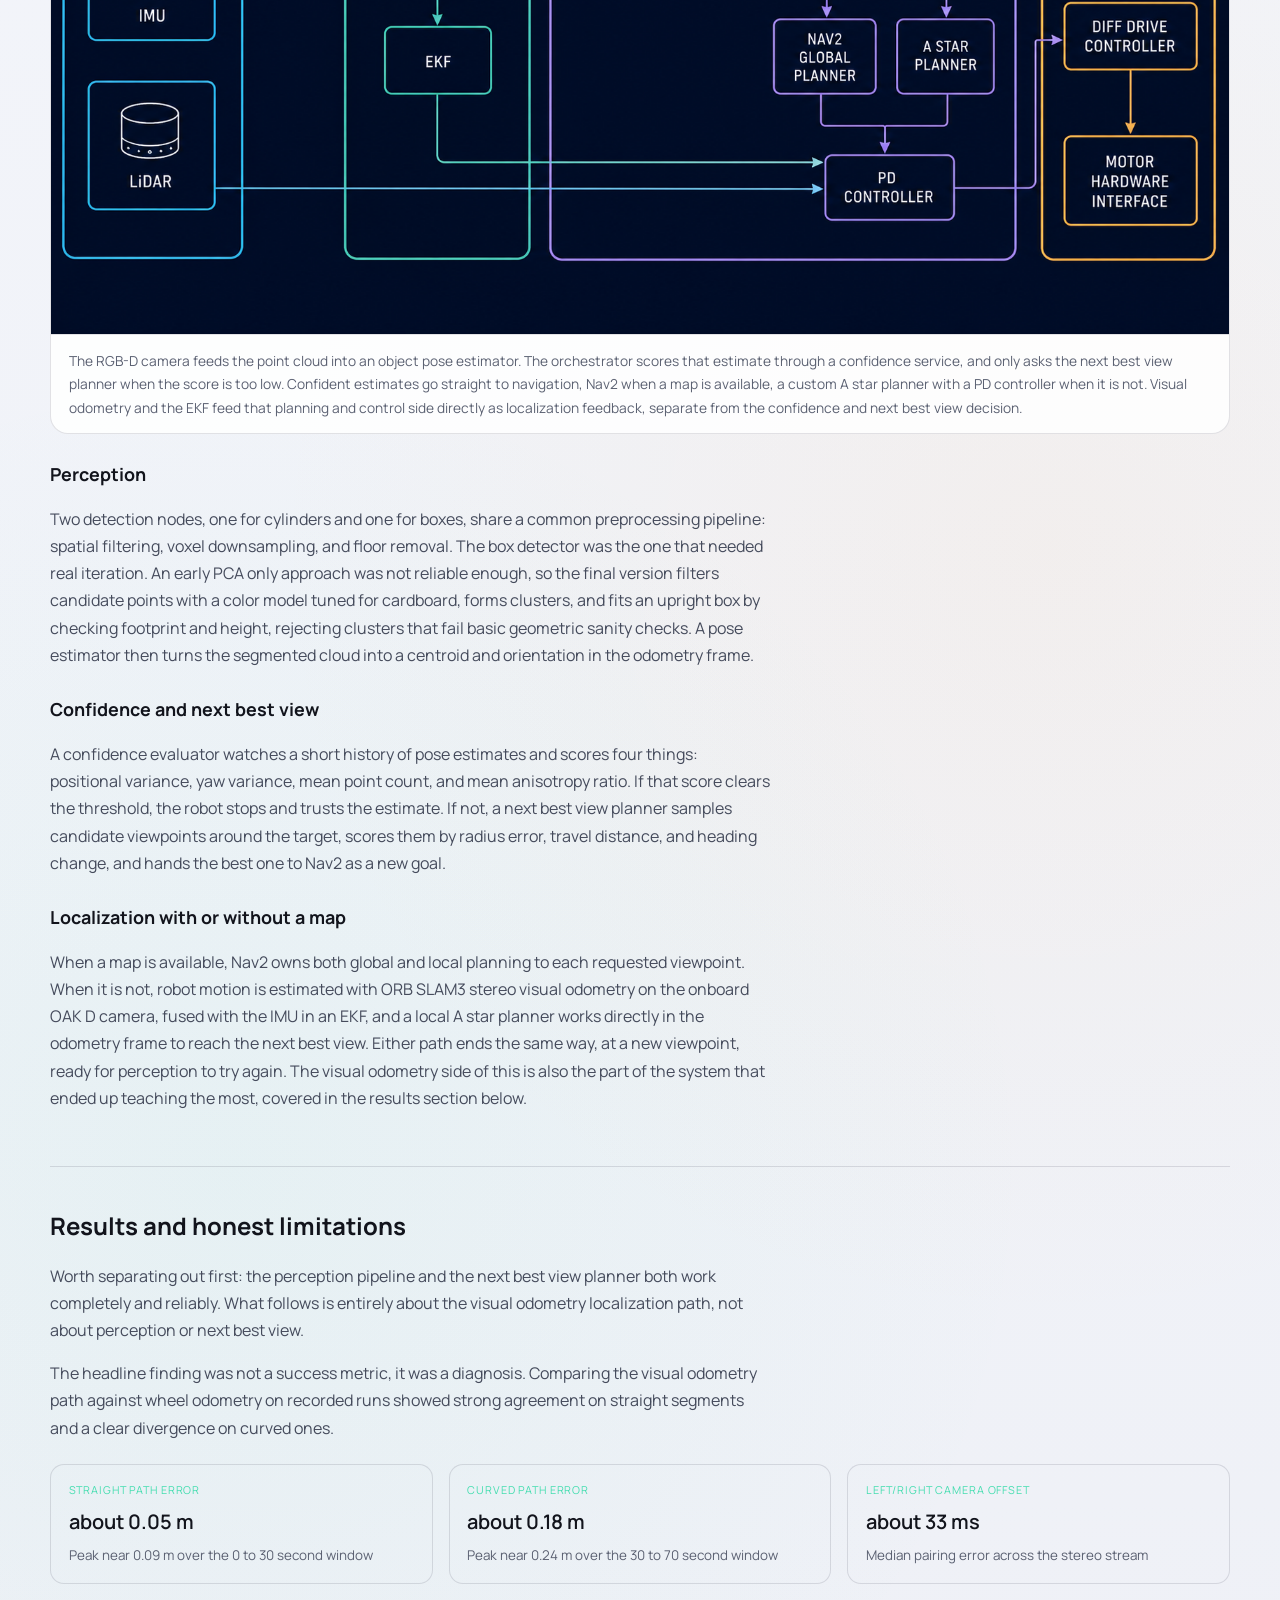
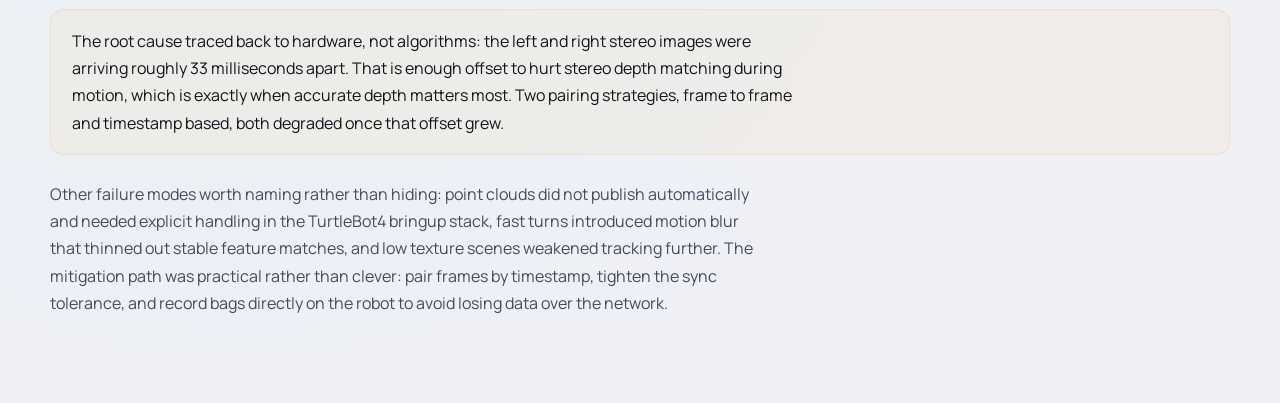
==== commit 9d8fb6f5: "Add theme toggle functionality and update navigation structure across multiple writeup pages - Imple" ====
--- a/writeups/active-perception.html
+++ b/writeups/active-perception.html
@@ -2,6 +2,13 @@
 <html lang="en">
   <head>
     <meta charset="UTF-8" />
+    <script>
+      (function () {
+        var stored = localStorage.getItem("theme");
+        var theme = stored || (window.matchMedia("(prefers-color-scheme: light)").matches ? "light" : "dark");
+        document.documentElement.setAttribute("data-theme", theme);
+      })();
+    </script>
     <meta name="viewport" content="width=device-width, initial-scale=1.0" />
     <meta
       name="description"
@@ -27,11 +34,23 @@
           <span class="brand-dot" aria-hidden="true"></span>
           <span class="brand-text">Mohammad Nasr</span>
         </a>
-        <div class="nav-links" id="nav-links">
+        <div class="nav-actions">
+          <div class="nav-links" id="nav-links">
           <a href="../index.html#projects">Projects</a>
           <a href="../index.html#toolkit">Toolkit</a>
           <a href="../index.html#about">About</a>
           <a href="../index.html#contact">Contact</a>
+          </div>
+
+          <button type="button" class="theme-toggle" data-theme-toggle aria-label="Switch to light theme" aria-pressed="false">
+            <svg class="theme-toggle-icon theme-toggle-icon-sun" viewBox="0 0 24 24" fill="none" stroke="currentColor" stroke-width="2" stroke-linecap="round" stroke-linejoin="round" aria-hidden="true">
+              <circle cx="12" cy="12" r="4"></circle>
+              <path d="M12 2v2M12 20v2M4.93 4.93l1.41 1.41M17.66 17.66l1.41 1.41M2 12h2M20 12h2M4.93 19.07l1.41-1.41M17.66 6.34l1.41-1.41"></path>
+            </svg>
+            <svg class="theme-toggle-icon theme-toggle-icon-moon" viewBox="0 0 24 24" fill="none" stroke="currentColor" stroke-width="2" stroke-linecap="round" stroke-linejoin="round" aria-hidden="true">
+              <path d="M21 12.79A9 9 0 1 1 11.21 3 7 7 0 0 0 21 12.79Z"></path>
+            </svg>
+          </button>
         </div>
       </nav>
     </header>
@@ -178,5 +197,6 @@
         </p>
       </section>
     </main>
+    <script src="../assets/js/main.js"></script>
   </body>
 </html>
--- a/assets/css/refined.css
+++ b/assets/css/refined.css
@@ -16,6 +16,10 @@
   --glow: 0 28px 80px rgba(7, 10, 24, 0.48);
   --shadow-md: 0 18px 44px rgba(0, 0, 0, 0.24);
   --shadow-lg: 0 30px 72px rgba(0, 0, 0, 0.34);
+  --card-veil-a: rgba(18, 22, 40, 0.94);
+  --card-veil-b: rgba(11, 15, 28, 0.98);
+  --header-veil: rgba(7, 9, 18, 0.58);
+  --header-veil-scrolled: rgba(7, 9, 18, 0.78);
   --radius-xl: 34px;
   --radius-lg: 24px;
   --radius-md: 18px;
@@ -44,6 +48,30 @@
   --accent-warm: var(--accent-amber);
 }
 
+/* Light theme: same accent colors, near white surfaces, dark text. Toggled via
+   data-theme on the html element and persisted in localStorage, see main.js. */
+[data-theme="light"] {
+  --bg: #f5f6fa;
+  --bg-soft: #ffffff;
+  --bg-deep: #eceef4;
+  --surface: rgba(255, 255, 255, 0.86);
+  --surface-strong: rgba(255, 255, 255, 0.97);
+  --surface-soft: rgba(255, 255, 255, 0.7);
+  --surface-warm: rgba(255, 250, 244, 0.9);
+  --text: #12141c;
+  --muted: #454b5c;
+  --muted-strong: #5b6172;
+  --border: rgba(18, 22, 40, 0.12);
+  --border-strong: rgba(18, 22, 40, 0.2);
+  --glow: 0 28px 80px rgba(18, 22, 40, 0.1);
+  --shadow-md: 0 18px 44px rgba(18, 22, 40, 0.08);
+  --shadow-lg: 0 30px 72px rgba(18, 22, 40, 0.12);
+  --card-veil-a: rgba(255, 255, 255, 0.92);
+  --card-veil-b: rgba(244, 246, 251, 0.98);
+  --header-veil: rgba(255, 255, 255, 0.72);
+  --header-veil-scrolled: rgba(255, 255, 255, 0.88);
+}
+
 html {
   scroll-padding-top: calc(var(--nav-height) + 1rem);
 }
@@ -58,6 +86,15 @@
     radial-gradient(circle at 82% 72%, rgba(var(--accent-amber-rgb), 0.1), transparent 20%),
     radial-gradient(circle at 18% 84%, rgba(var(--accent-teal-rgb), 0.08), transparent 18%),
     linear-gradient(180deg, #070812 0%, #0c1020 42%, #080a14 100%);
+}
+
+[data-theme="light"] body {
+  background:
+    radial-gradient(circle at 12% 10%, rgba(var(--accent-blue-rgb), 0.1), transparent 23%),
+    radial-gradient(circle at 82% 10%, rgba(var(--accent-violet-rgb), 0.08), transparent 24%),
+    radial-gradient(circle at 82% 72%, rgba(var(--accent-amber-rgb), 0.07), transparent 20%),
+    radial-gradient(circle at 18% 84%, rgba(var(--accent-teal-rgb), 0.06), transparent 18%),
+    linear-gradient(180deg, #fbfbfe 0%, #f4f6fb 42%, #eef0f6 100%);
 }
 
 body::before,
@@ -101,7 +138,7 @@
   top: 0;
   z-index: 30;
   border-bottom: 1px solid transparent;
-  background: rgba(7, 9, 18, 0.58);
+  background: var(--header-veil);
   backdrop-filter: blur(18px) saturate(150%);
   transition: background var(--transition), border-color var(--transition), box-shadow var(--transition);
 }
@@ -118,7 +155,7 @@
 
 .site-header.is-scrolled {
   border-color: var(--border);
-  background: rgba(7, 9, 18, 0.78);
+  background: var(--header-veil-scrolled);
   box-shadow: 0 12px 28px rgba(0, 0, 0, 0.18);
 }
 
@@ -141,6 +178,12 @@
   box-shadow:
     0 0 0 6px rgba(var(--accent-cyan-rgb), 0.08),
     0 0 28px rgba(var(--accent-violet-rgb), 0.42);
+}
+
+.nav-actions {
+  display: flex;
+  align-items: center;
+  gap: 1rem;
 }
 
 .nav-links {
@@ -189,10 +232,53 @@
   transform: translateY(-0.58rem) rotate(-45deg);
 }
 
+.theme-toggle {
+  display: inline-flex;
+  align-items: center;
+  justify-content: center;
+  flex-shrink: 0;
+  width: 2.6rem;
+  height: 2.6rem;
+  padding: 0;
+  border-radius: 999px;
+  border: 1px solid var(--border);
+  background: rgba(255, 255, 255, 0.03);
+  color: var(--muted);
+  cursor: pointer;
+  transition:
+    color var(--transition),
+    border-color var(--transition),
+    background-color var(--transition),
+    transform var(--transition);
+}
+
+.theme-toggle:hover {
+  color: var(--text);
+  border-color: var(--border-strong);
+  transform: translateY(-1px);
+}
+
+.theme-toggle svg {
+  width: 1.15rem;
+  height: 1.15rem;
+}
+
+.theme-toggle-icon-sun {
+  display: none;
+}
+
+[data-theme="light"] .theme-toggle-icon-moon {
+  display: none;
+}
+
+[data-theme="light"] .theme-toggle-icon-sun {
+  display: block;
+}
+
 .section {
   position: relative;
   isolation: isolate;
-  padding: 6rem 0;
+  padding: 8rem 0;
 }
 
 .section:not(.hero)::before {
@@ -269,6 +355,40 @@
     linear-gradient(180deg, rgba(10, 16, 28, 0.78), rgba(8, 11, 19, 0.22));
 }
 
+[data-theme="light"] #projects::after {
+  background:
+    radial-gradient(circle at 12% 14%, rgba(var(--accent-cyan-rgb), 0.1), transparent 22%),
+    radial-gradient(circle at 88% 18%, rgba(var(--accent-violet-rgb), 0.08), transparent 24%),
+    linear-gradient(180deg, rgba(255, 255, 255, 0.6), rgba(255, 255, 255, 0.1));
+}
+
+[data-theme="light"] #toolkit::after {
+  background:
+    radial-gradient(circle at 18% 18%, rgba(var(--accent-teal-rgb), 0.08), transparent 18%),
+    radial-gradient(circle at 80% 12%, rgba(var(--accent-violet-rgb), 0.06), transparent 18%),
+    linear-gradient(180deg, rgba(255, 255, 255, 0.55), rgba(255, 255, 255, 0.08));
+}
+
+[data-theme="light"] #about::after {
+  background:
+    radial-gradient(circle at 85% 20%, rgba(var(--accent-blue-rgb), 0.06), transparent 20%),
+    linear-gradient(180deg, rgba(255, 255, 255, 0.42), rgba(255, 255, 255, 0.04));
+}
+
+[data-theme="light"] #beyond::after {
+  background:
+    radial-gradient(circle at 18% 18%, rgba(var(--accent-amber-rgb), 0.09), transparent 20%),
+    radial-gradient(circle at 82% 14%, rgba(var(--accent-violet-rgb), 0.09), transparent 20%),
+    linear-gradient(180deg, rgba(255, 248, 240, 0.55), rgba(255, 255, 255, 0.08));
+}
+
+[data-theme="light"] #contact::after {
+  background:
+    radial-gradient(circle at 86% 16%, rgba(var(--accent-cyan-rgb), 0.09), transparent 20%),
+    radial-gradient(circle at 12% 82%, rgba(var(--accent-violet-rgb), 0.06), transparent 18%),
+    linear-gradient(180deg, rgba(255, 255, 255, 0.6), rgba(255, 255, 255, 0.1));
+}
+
 .hero {
   min-height: calc(100vh - var(--nav-height));
   padding-top: 6.5rem;
@@ -297,6 +417,34 @@
 
 .hero-copy {
   max-width: 42rem;
+}
+
+.hero-name-row {
+  display: flex;
+  align-items: center;
+  gap: 1.3rem;
+}
+
+.hero-portrait {
+  flex-shrink: 0;
+  margin: 0;
+  width: 96px;
+  height: 96px;
+  border-radius: 999px;
+  overflow: hidden;
+  border: 2px solid rgba(var(--accent-cyan-rgb), 0.35);
+  box-shadow: var(--shadow-md);
+}
+
+.hero-portrait img {
+  width: 100%;
+  height: 100%;
+  object-fit: cover;
+  object-position: center 18%;
+}
+
+.hero-name-block .eyebrow {
+  margin-bottom: 0.4rem;
 }
 
 .eyebrow,
@@ -413,6 +561,16 @@
     0 18px 40px rgba(var(--accent-violet-rgb), 0.3);
 }
 
+[data-theme="light"] .button-primary {
+  color: #ffffff;
+  background:
+    linear-gradient(135deg, rgba(var(--accent-cyan-rgb), 0.92), rgba(var(--accent-violet-rgb), 0.92) 62%, rgba(var(--accent-amber-rgb), 0.7)),
+    rgba(255, 255, 255, 0.02);
+  box-shadow:
+    inset 0 1px 0 rgba(255, 255, 255, 0.3),
+    0 14px 32px rgba(var(--accent-violet-rgb), 0.22);
+}
+
 .button-secondary {
   border-color: rgba(var(--accent-violet-rgb), 0.22);
   background:
@@ -538,7 +696,7 @@
   border: 1px solid var(--border);
   border-radius: var(--radius-lg);
   background:
-    linear-gradient(180deg, rgba(18, 22, 40, 0.94), rgba(11, 15, 28, 0.98)),
+    linear-gradient(180deg, var(--card-veil-a), var(--card-veil-b)),
     var(--surface);
   box-shadow: var(--shadow-lg);
   transition:
@@ -610,7 +768,7 @@
   border-color: rgba(var(--accent-cyan-rgb), 0.18);
   background:
     linear-gradient(160deg, rgba(var(--accent-cyan-rgb), 0.08), rgba(var(--accent-violet-rgb), 0.06) 42%, rgba(var(--accent-amber-rgb), 0.04)),
-    linear-gradient(180deg, rgba(18, 22, 40, 0.96), rgba(12, 16, 28, 0.98));
+    linear-gradient(180deg, var(--card-veil-a), var(--card-veil-b));
 }
 
 .hero-figure img,
@@ -790,8 +948,91 @@
   gap: 1.3rem;
 }
 
+.featured-case {
+  --card-accent-rgb: var(--accent-cyan-rgb);
+  --card-accent-2-rgb: var(--accent-violet-rgb);
+  position: relative;
+  overflow: hidden;
+  display: grid;
+  grid-template-columns: minmax(0, 1.1fr) minmax(0, 0.9fr);
+  align-items: stretch;
+  gap: 0;
+  margin-bottom: 2.5rem;
+  border: 1px solid var(--border);
+  border-radius: var(--radius-xl);
+  background:
+    linear-gradient(180deg, var(--card-veil-a), var(--card-veil-b)),
+    var(--surface);
+  box-shadow: var(--shadow-lg);
+}
+
+.featured-case::before {
+  content: "";
+  position: absolute;
+  inset: 0 0 auto 0;
+  height: 3px;
+  background: linear-gradient(90deg, rgba(var(--card-accent-rgb), 0.96), rgba(var(--card-accent-2-rgb), 0.88));
+  z-index: 1;
+}
+
+.featured-case-media {
+  position: relative;
+  margin: 0;
+  aspect-ratio: 4 / 3;
+  overflow: hidden;
+}
+
+.featured-case-media img {
+  width: 100%;
+  height: 100%;
+  object-fit: cover;
+}
+
+.featured-case-content {
+  display: flex;
+  flex-direction: column;
+  align-items: flex-start;
+  gap: 0.9rem;
+  padding: 2.2rem 2.4rem;
+}
+
+.featured-case-content h3 {
+  margin: 0;
+  font-size: 1.7rem;
+  line-height: 1.16;
+}
+
+.featured-case-quote {
+  margin: 0;
+  padding-left: 1rem;
+  border-left: 2px solid rgba(var(--card-accent-rgb), 0.4);
+  color: var(--text);
+  font-size: 1.12rem;
+  line-height: 1.5;
+}
+
+.featured-case .project-links {
+  margin-top: 0.4rem;
+  padding-top: 0;
+}
+
+@media (max-width: 760px) {
+  .featured-case {
+    grid-template-columns: 1fr;
+  }
+
+  .featured-case-media {
+    aspect-ratio: 16 / 10;
+  }
+
+  .featured-case-content {
+    padding: 1.6rem;
+  }
+}
+
 .project-grid {
   grid-template-columns: repeat(2, minmax(0, 1fr));
+  gap: 2.5rem;
 }
 
 .project-card {
@@ -1007,6 +1248,10 @@
 
 .mobile-subgrid--two {
   grid-template-columns: repeat(2, minmax(0, 1fr));
+}
+
+.mobile-subgrid--one {
+  grid-template-columns: minmax(0, 480px);
 }
 
 @media (max-width: 640px) {
@@ -1201,7 +1446,7 @@
   padding: 1.75rem;
   background:
     linear-gradient(160deg, rgba(var(--accent-cyan-rgb), 0.08), rgba(var(--accent-violet-rgb), 0.05) 40%, rgba(var(--accent-amber-rgb), 0.04)),
-    linear-gradient(180deg, rgba(17, 22, 39, 0.95), rgba(11, 14, 25, 0.98));
+    linear-gradient(180deg, var(--card-veil-a), var(--card-veil-b));
 }
 
 .about-lead {
@@ -1223,7 +1468,7 @@
 .section-emphasis .beyond-card {
   background:
     linear-gradient(160deg, rgba(var(--card-accent-rgb), 0.08), rgba(var(--card-accent-2-rgb), 0.04) 48%, rgba(255, 255, 255, 0.01)),
-    linear-gradient(180deg, rgba(22, 18, 32, 0.95), rgba(13, 13, 22, 0.98));
+    linear-gradient(180deg, var(--card-veil-a), var(--card-veil-b));
 }
 
 .beyond-grid {
@@ -1242,7 +1487,7 @@
   padding: 1.4rem;
   background:
     linear-gradient(145deg, rgba(var(--accent-blue-rgb), 0.16), rgba(var(--accent-cyan-rgb), 0.08) 40%, rgba(var(--accent-violet-rgb), 0.06)),
-    linear-gradient(180deg, rgba(18, 24, 40, 0.98), rgba(12, 16, 28, 0.98));
+    linear-gradient(180deg, var(--card-veil-a), var(--card-veil-b));
 }
 
 .contact-intro h3 {
@@ -1379,13 +1624,13 @@
 
   .nav-links {
     background:
-      linear-gradient(180deg, rgba(11, 14, 25, 0.98), rgba(8, 10, 18, 0.98)),
-      rgba(8, 10, 18, 0.96);
+      linear-gradient(180deg, var(--card-veil-a), var(--card-veil-b)),
+      var(--surface-strong);
     box-shadow: var(--shadow-lg);
   }
 
   .section {
-    padding: 5rem 0;
+    padding: 6.5rem 0;
   }
 
   .hero {
@@ -1401,11 +1646,20 @@
 
 @media (max-width: 540px) {
   .section {
-    padding: 4.35rem 0;
+    padding: 5.5rem 0;
   }
 
   .hero h1 {
     max-width: 7ch;
+  }
+
+  .hero-name-row {
+    gap: 0.9rem;
+  }
+
+  .hero-portrait {
+    width: 68px;
+    height: 68px;
   }
 
   .hero-actions {
@@ -1430,6 +1684,24 @@
   .project-media figcaption,
   .hero-figure-badge {
     font-size: 0.76rem;
+  }
+}
+
+@media (min-width: 1440px) {
+  :root {
+    --max-width: 1320px;
+  }
+}
+
+@media (min-width: 1920px) {
+  :root {
+    --max-width: 1540px;
+  }
+}
+
+@media (min-width: 2400px) {
+  :root {
+    --max-width: 1780px;
   }
 }
 
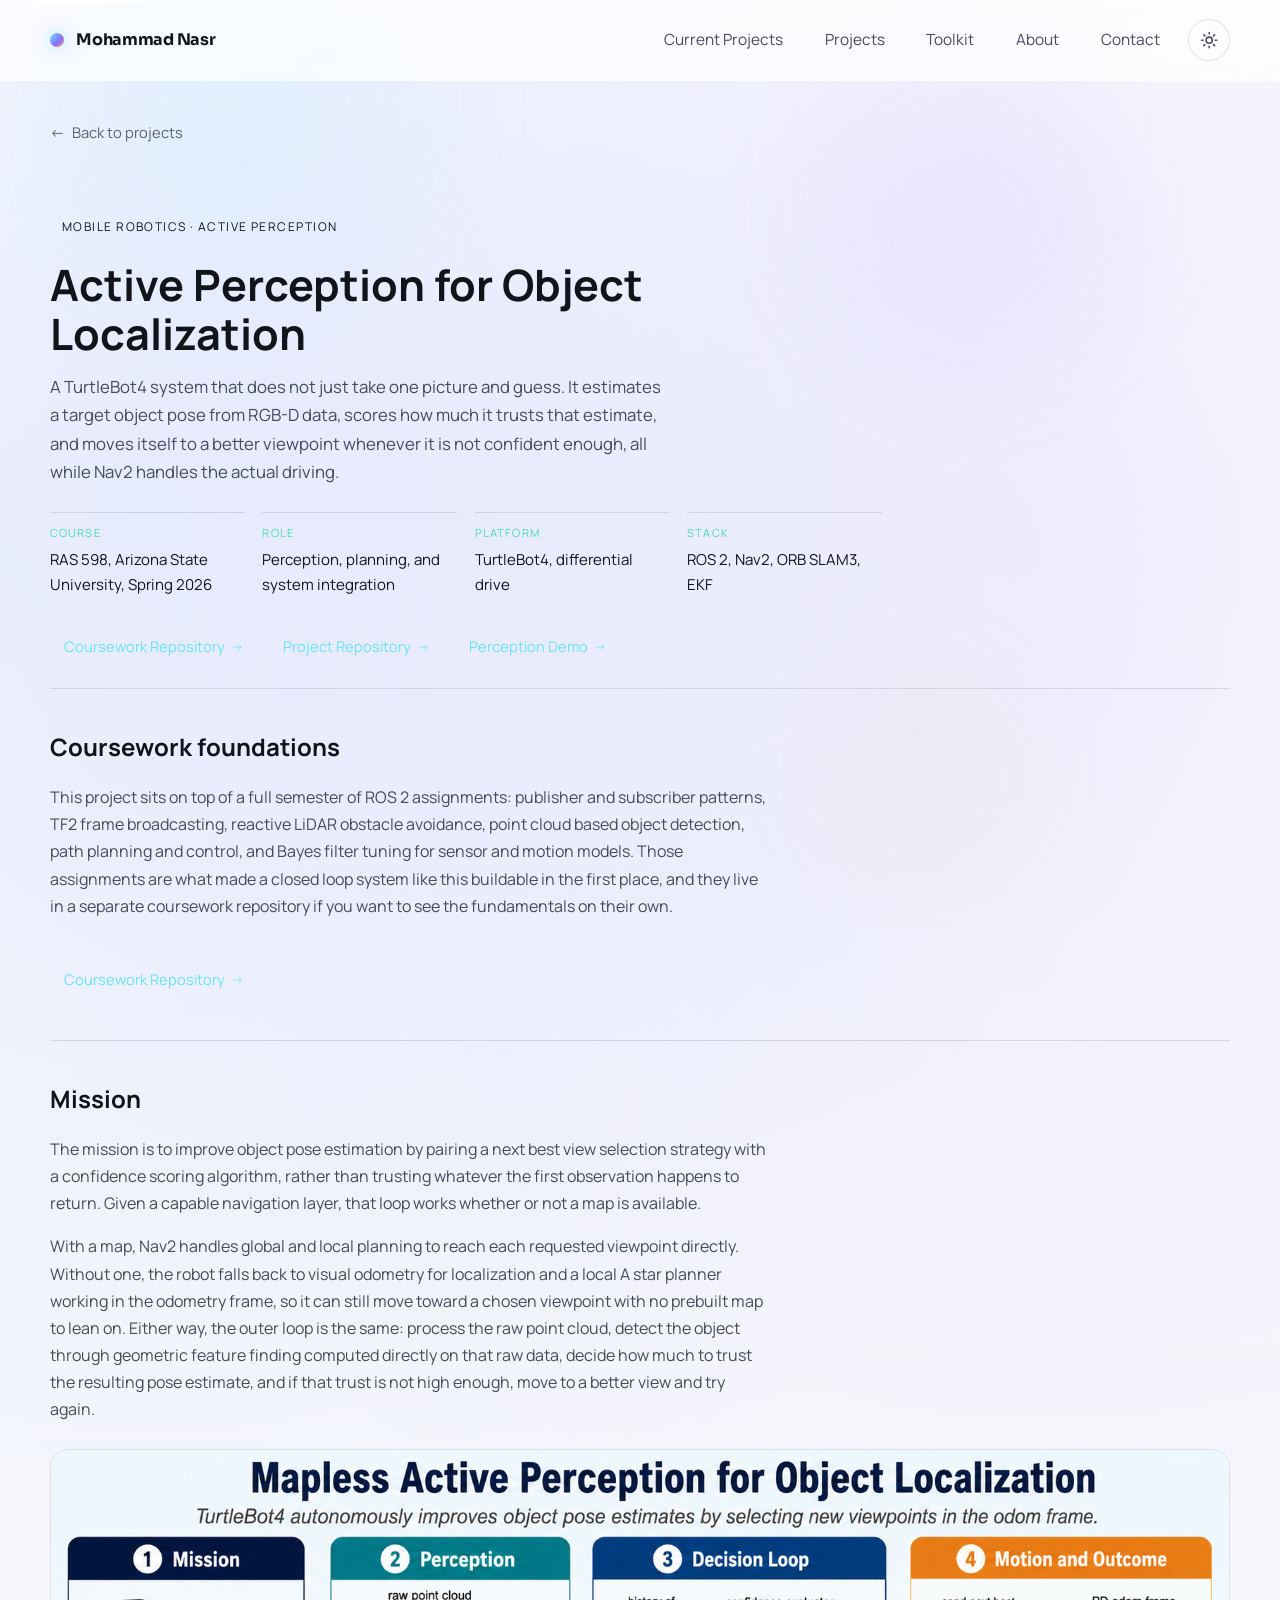
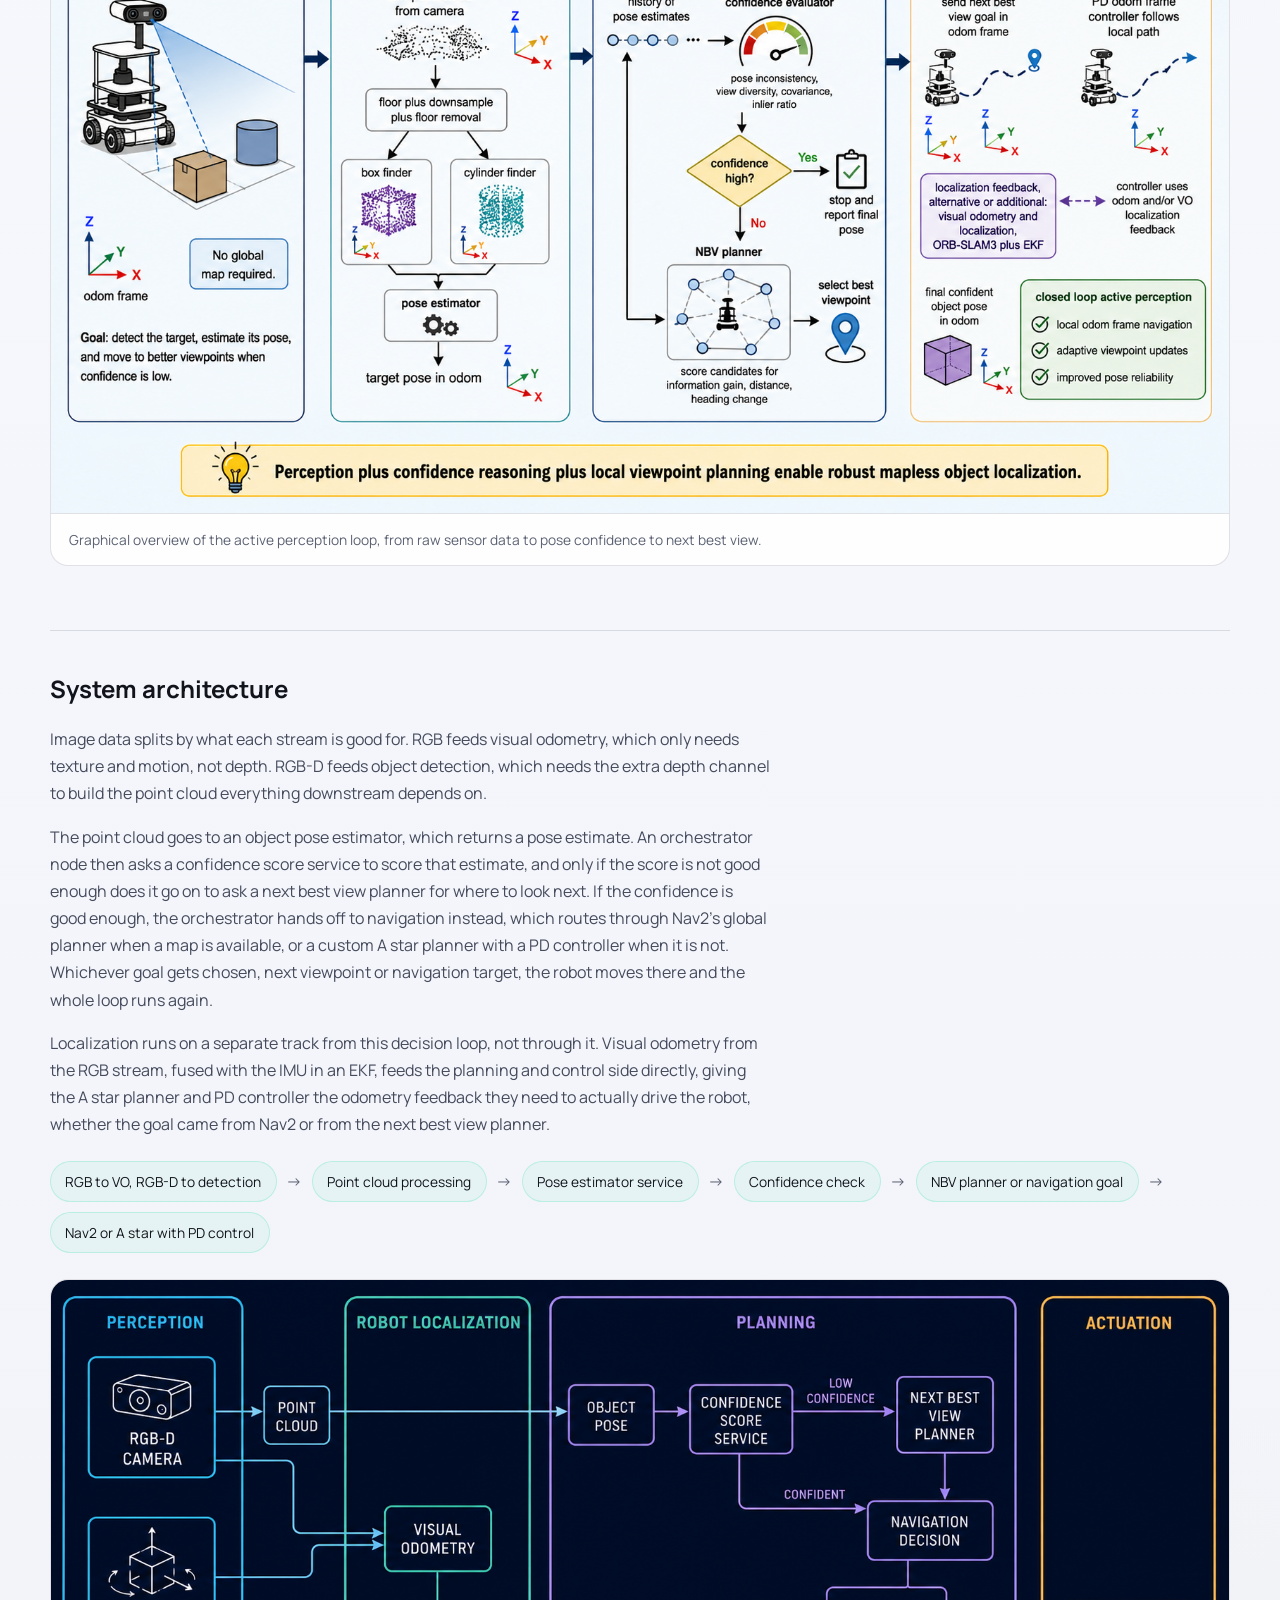
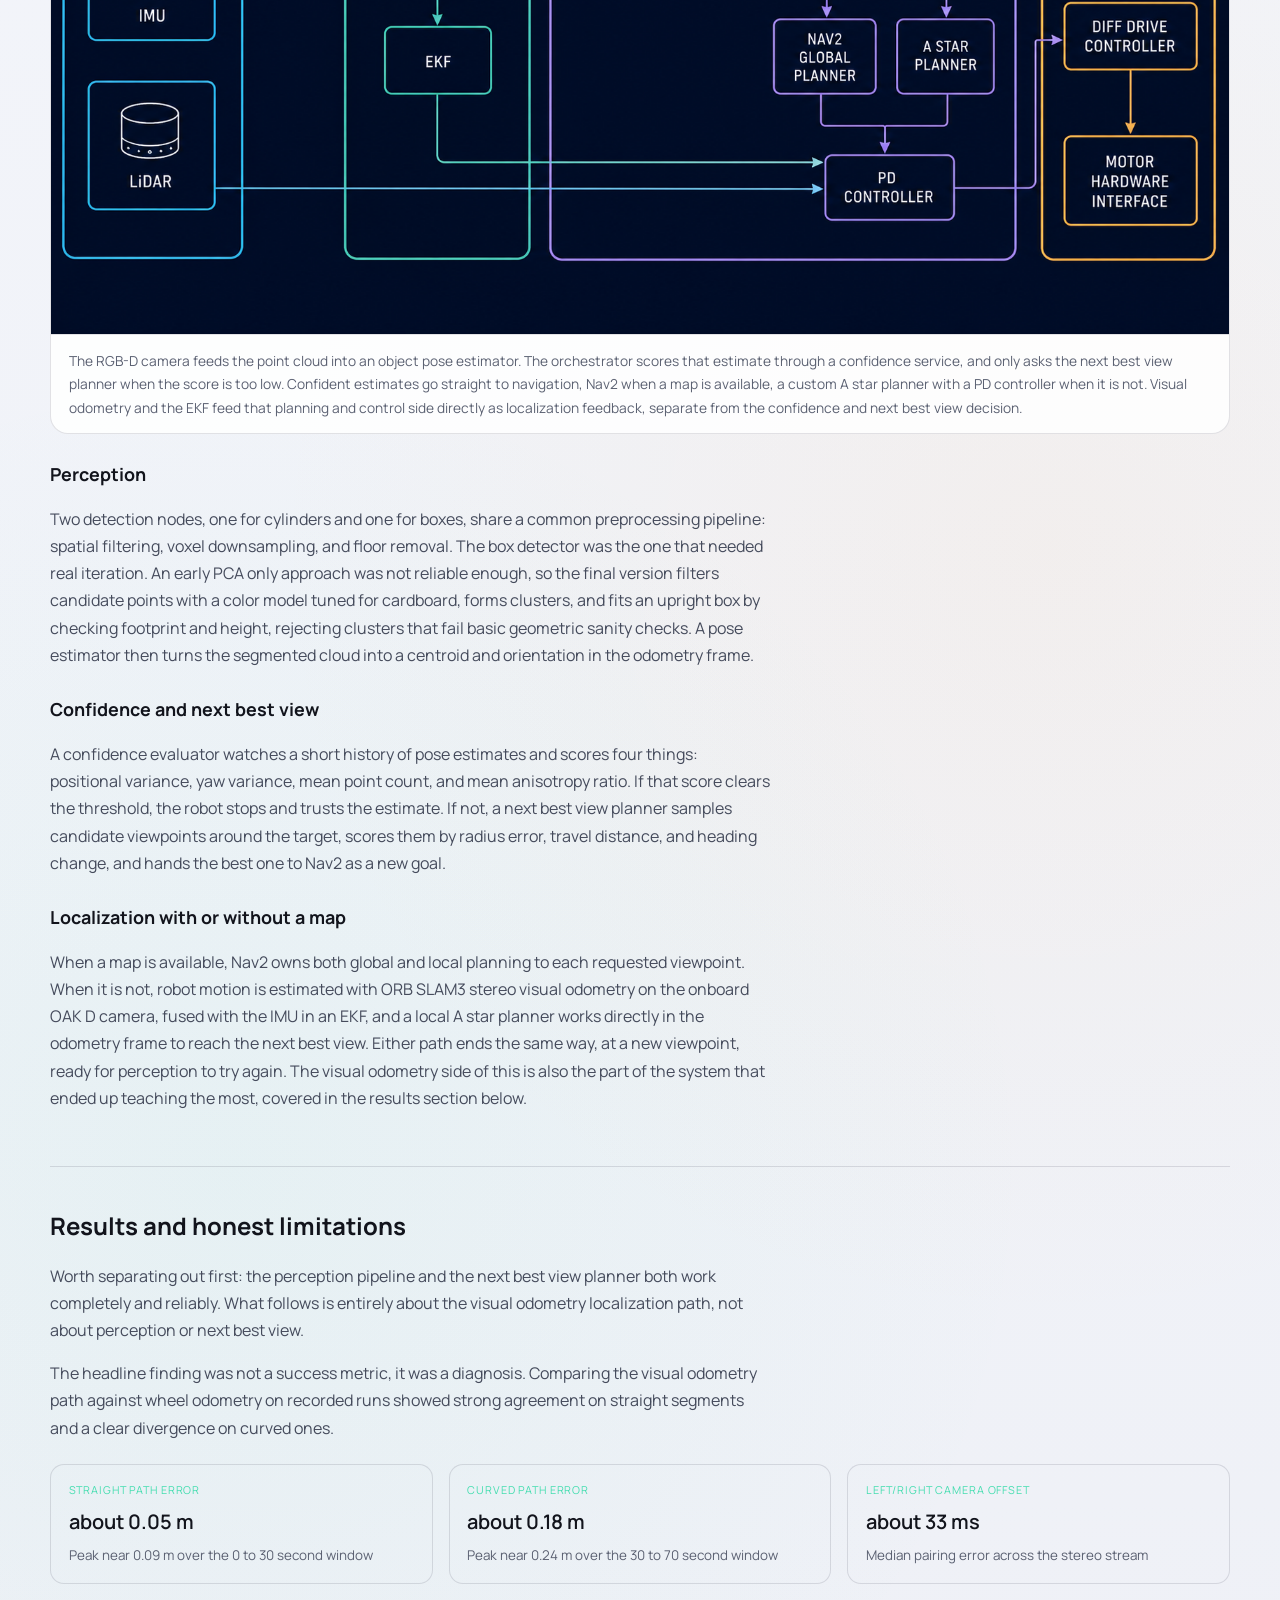
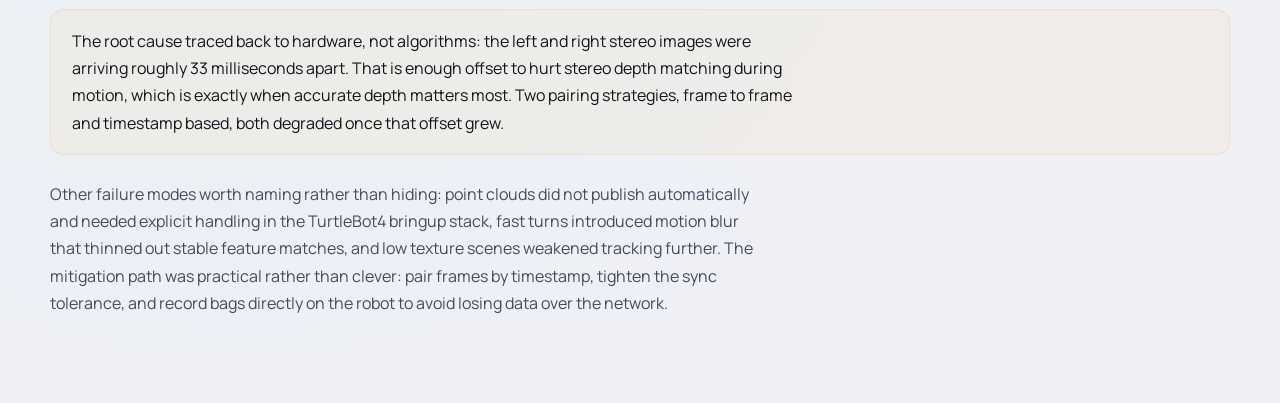
==== commit 020d516d: "Add current projects section and update navigation links across multiple pages" ====
--- a/writeups/active-perception.html
+++ b/writeups/active-perception.html
@@ -36,6 +36,7 @@
         </a>
         <div class="nav-actions">
           <div class="nav-links" id="nav-links">
+          <a href="../index.html#current">Current Projects</a>
           <a href="../index.html#projects">Projects</a>
           <a href="../index.html#toolkit">Toolkit</a>
           <a href="../index.html#about">About</a>
--- a/assets/css/refined.css
+++ b/assets/css/refined.css
@@ -514,6 +514,27 @@
   max-width: 42rem;
 }
 
+.hero-availability {
+  display: inline-flex;
+  align-items: center;
+  gap: 0.55rem;
+  margin: 1.1rem 0 0;
+  padding: 0.38rem 0.85rem;
+  border: 1px solid rgba(var(--accent-amber-rgb), 0.32);
+  border-radius: 999px;
+  background: rgba(var(--accent-amber-rgb), 0.07);
+  color: var(--muted-strong);
+  font-size: 0.86rem;
+}
+
+.hero-availability::before {
+  content: "";
+  width: 0.45rem;
+  height: 0.45rem;
+  border-radius: 50%;
+  background: rgb(var(--accent-amber-rgb));
+}
+
 .hero-actions {
   display: flex;
   flex-wrap: wrap;
@@ -1016,6 +1037,28 @@
   padding-top: 0;
 }
 
+.project-current {
+  --card-accent-rgb: var(--accent-amber-rgb);
+  --card-accent-2-rgb: var(--accent-violet-rgb);
+}
+
+.featured-case-media--diagram {
+  display: flex;
+  align-items: center;
+  background: #000;
+}
+
+.featured-case-media--diagram img {
+  height: auto;
+  object-fit: contain;
+}
+
+.featured-case-status {
+  margin: 0;
+  color: var(--muted-strong);
+  font-size: 0.88rem;
+}
+
 @media (max-width: 760px) {
   .featured-case {
     grid-template-columns: 1fr;
--- a/assets/css/writeup.css
+++ b/assets/css/writeup.css
@@ -231,6 +231,54 @@
 .writeup-module-list span {
   color: var(--muted);
   font-size: 0.94rem;
+}
+
+ol.writeup-module-list {
+  counter-reset: module;
+}
+
+ol.writeup-module-list strong::before {
+  counter-increment: module;
+  content: counter(module) ". ";
+  color: rgb(var(--accent-amber-rgb));
+}
+
+/* Line art diagrams stay on a black panel in both themes. */
+.writeup-diagram {
+  background: #000;
+}
+
+.writeup-diagram-panel {
+  background: #000;
+}
+
+.writeup-diagram-panel svg {
+  display: block;
+  width: 100%;
+  height: auto;
+}
+
+@media (max-width: 640px) {
+  .writeup-diagram-panel {
+    overflow-x: auto;
+  }
+
+  .writeup-diagram-panel svg {
+    min-width: 600px;
+  }
+}
+
+.writeup-current .project-tag {
+  --card-accent-rgb: var(--accent-amber-rgb);
+  --card-accent-2-rgb: var(--accent-violet-rgb);
+}
+
+.writeup-current .writeup-meta dt {
+  color: rgb(var(--accent-amber-rgb));
+}
+
+.writeup-current .writeup-module-list li {
+  border-left-color: rgba(var(--accent-amber-rgb), 0.45);
 }
 
 .writeup-video-grid {
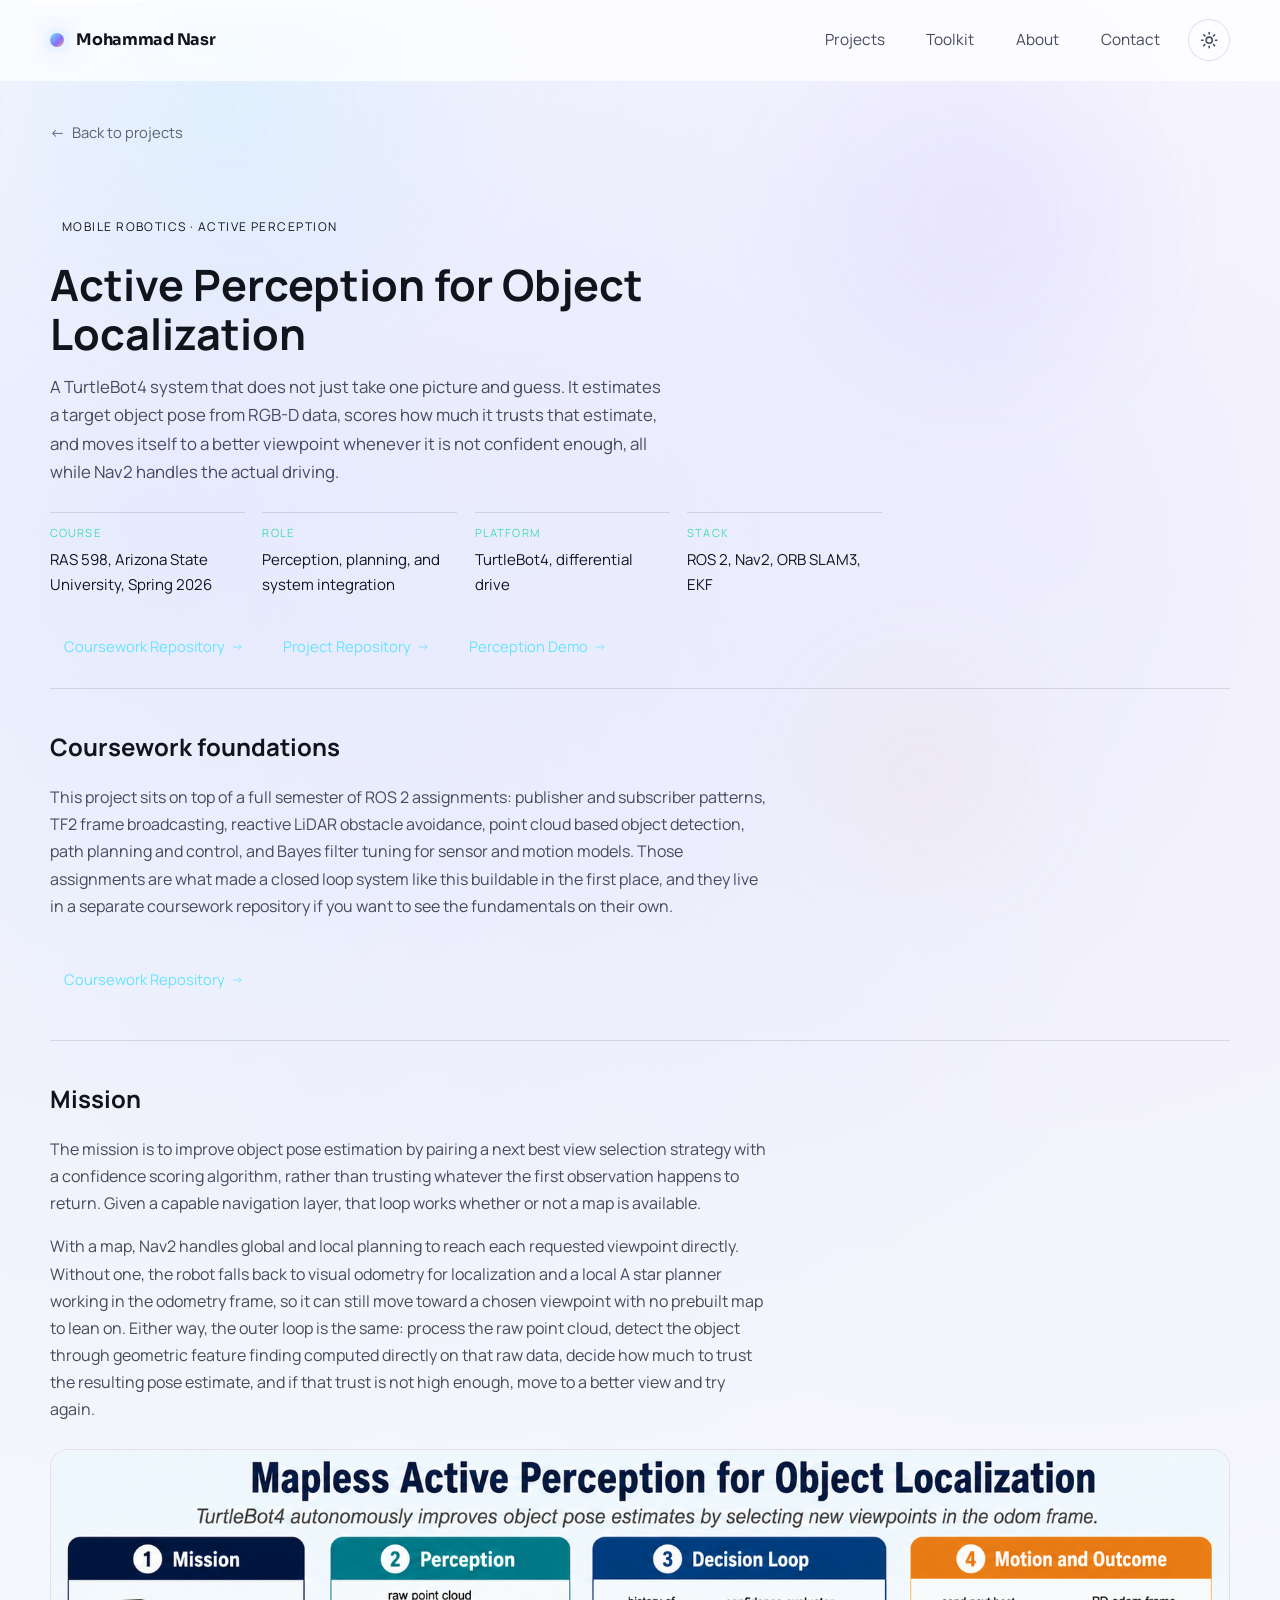
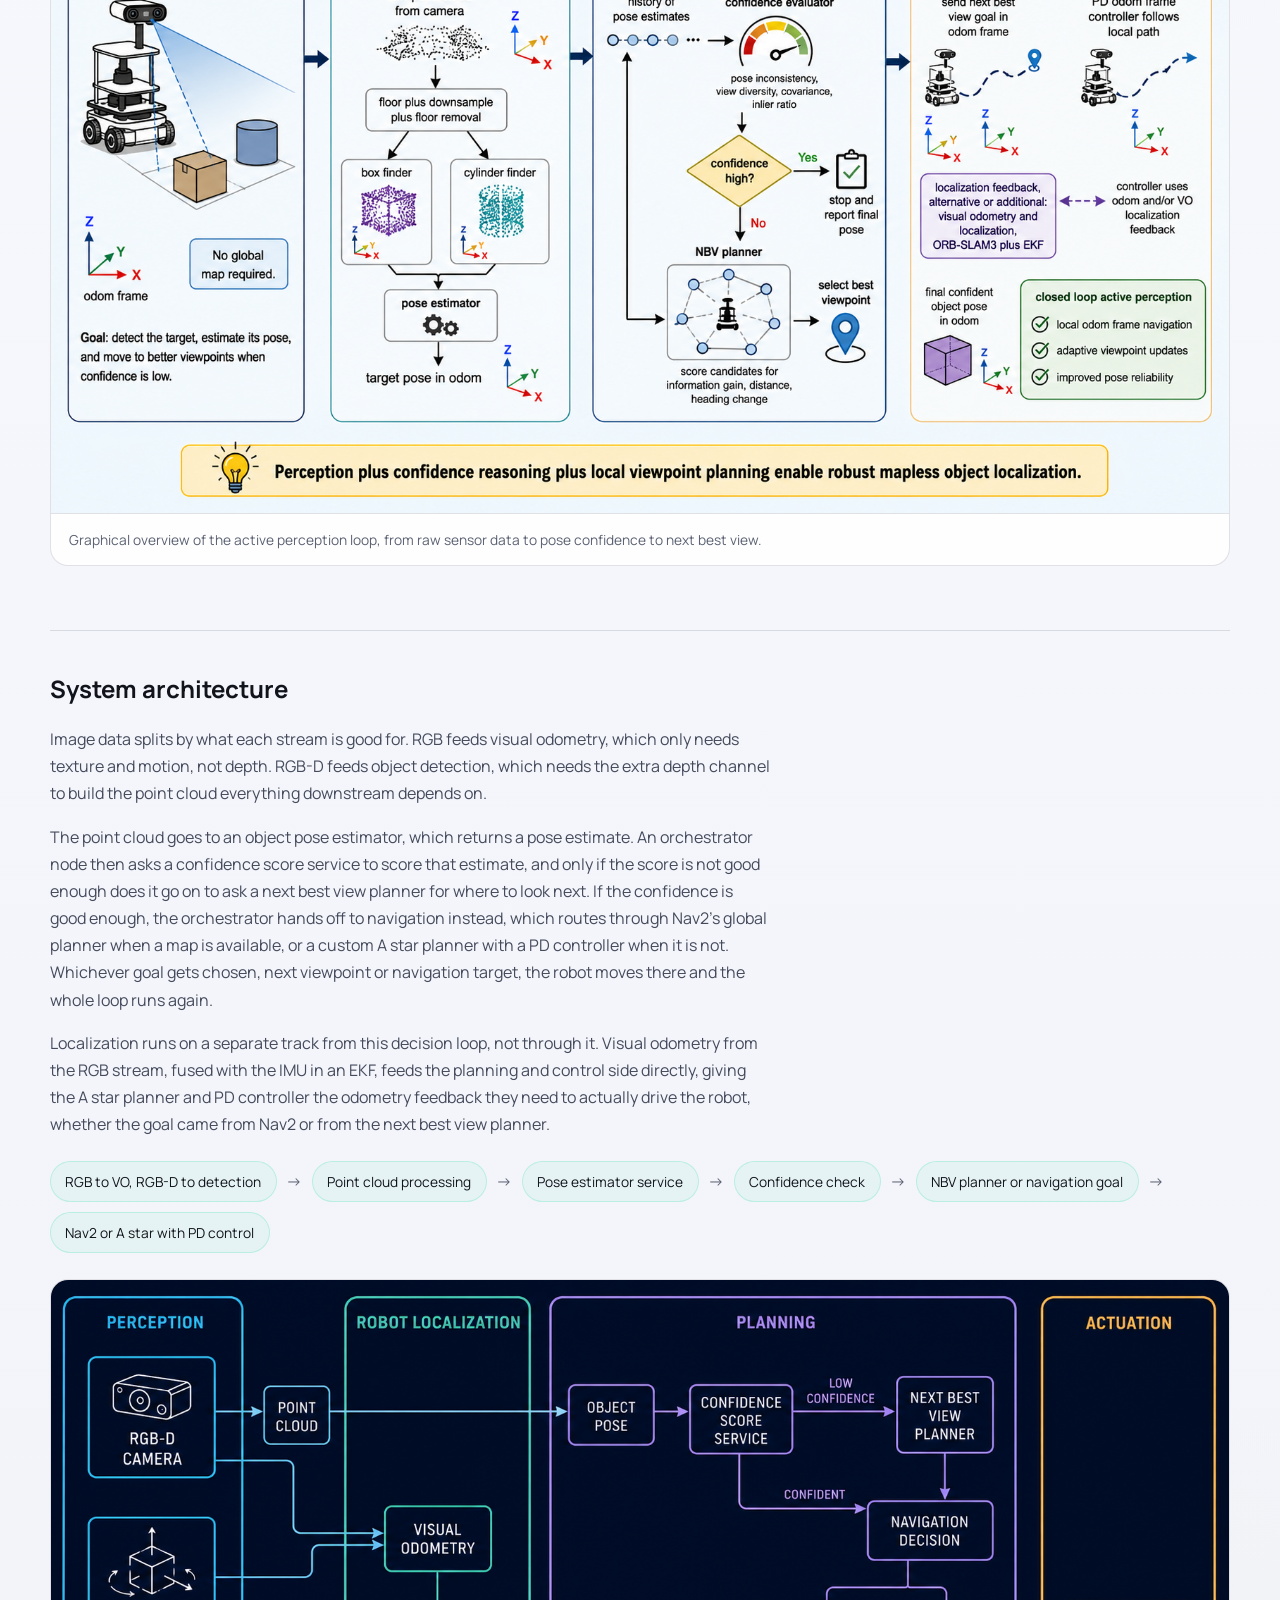
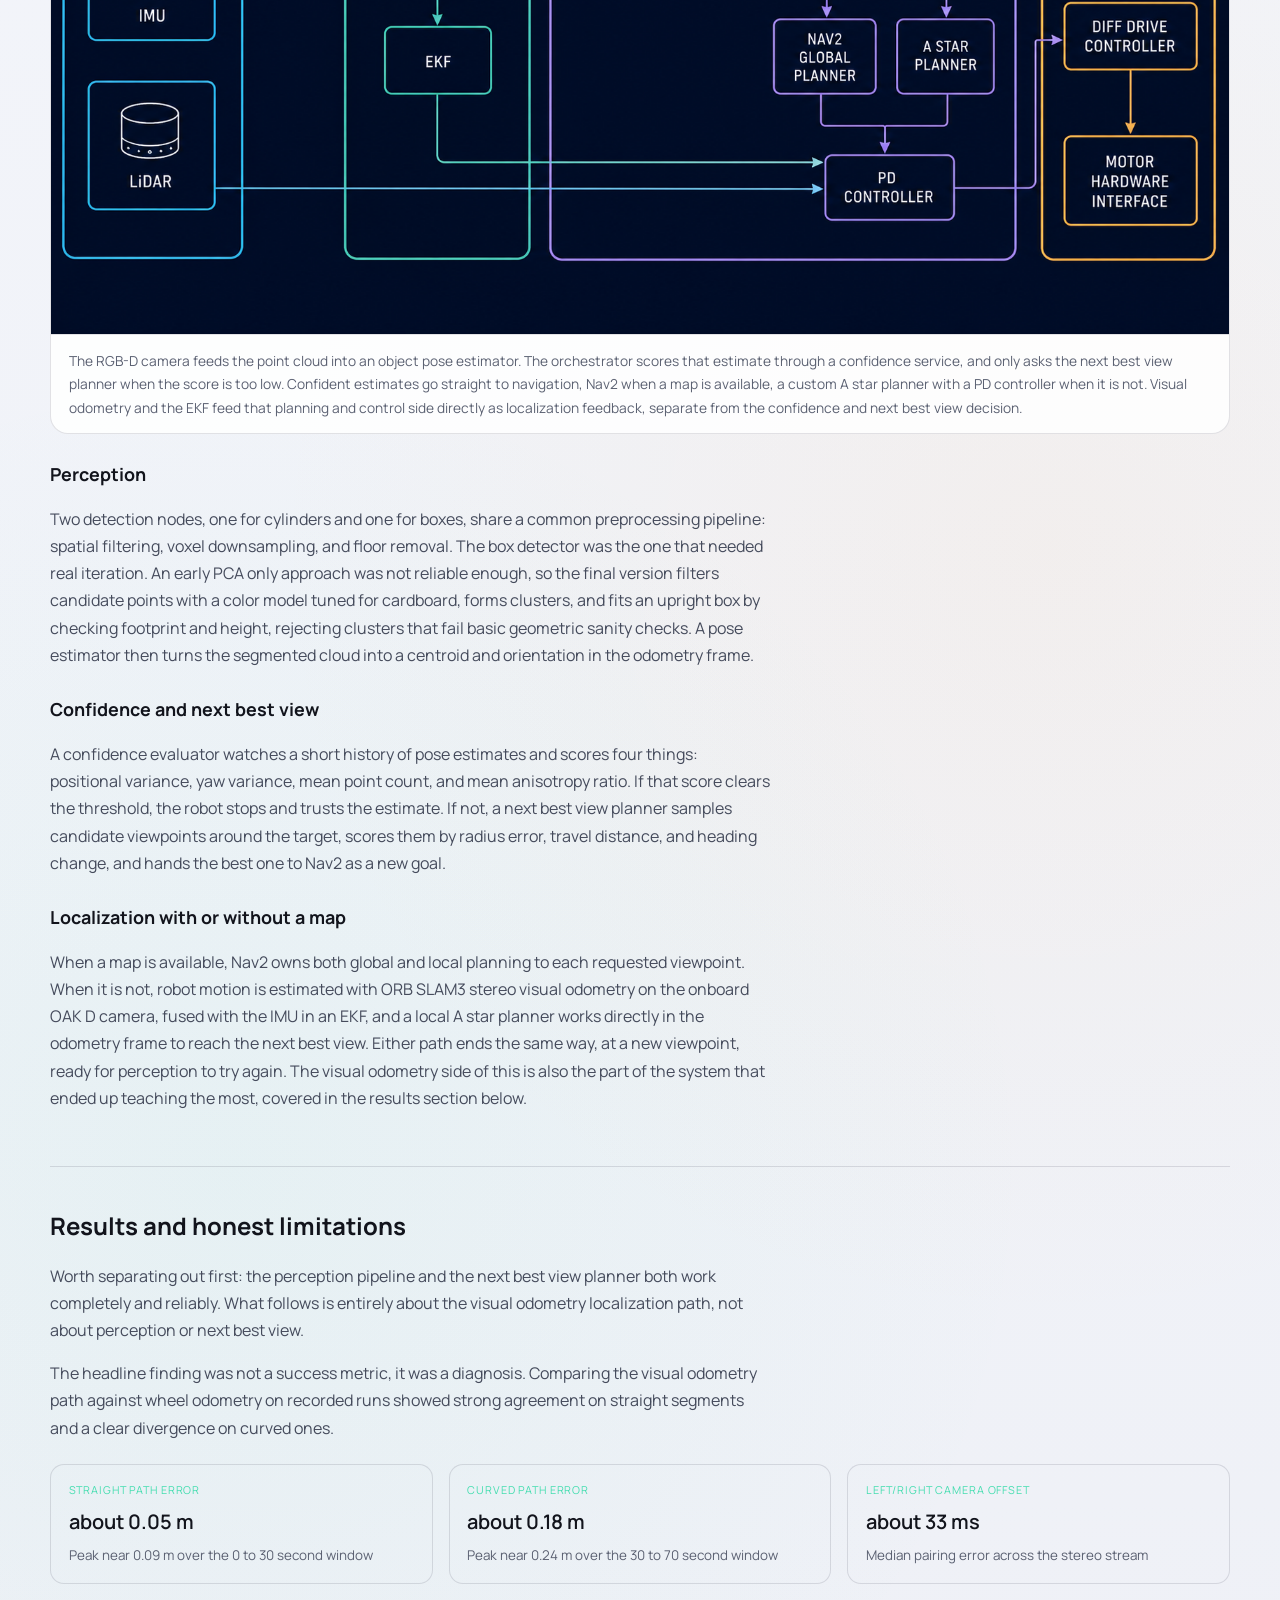
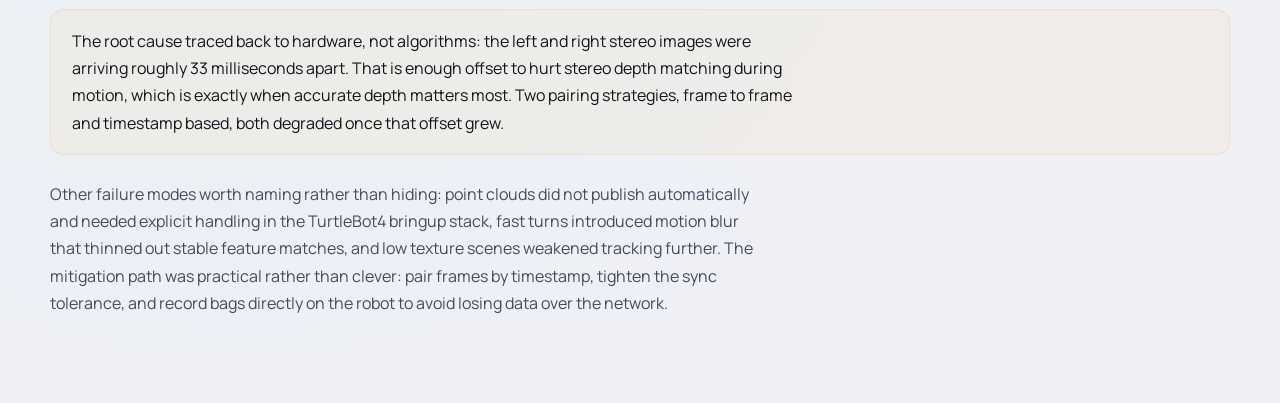
==== commit 82dada13: "Refactor project sections: remove outdated 'Current Projects' section, update navigation links, and " ====
--- a/writeups/active-perception.html
+++ b/writeups/active-perception.html
@@ -36,7 +36,6 @@
         </a>
         <div class="nav-actions">
           <div class="nav-links" id="nav-links">
-          <a href="../index.html#current">Current Projects</a>
           <a href="../index.html#projects">Projects</a>
           <a href="../index.html#toolkit">Toolkit</a>
           <a href="../index.html#about">About</a>
--- a/assets/css/refined.css
+++ b/assets/css/refined.css
@@ -514,27 +514,6 @@
   max-width: 42rem;
 }
 
-.hero-availability {
-  display: inline-flex;
-  align-items: center;
-  gap: 0.55rem;
-  margin: 1.1rem 0 0;
-  padding: 0.38rem 0.85rem;
-  border: 1px solid rgba(var(--accent-amber-rgb), 0.32);
-  border-radius: 999px;
-  background: rgba(var(--accent-amber-rgb), 0.07);
-  color: var(--muted-strong);
-  font-size: 0.86rem;
-}
-
-.hero-availability::before {
-  content: "";
-  width: 0.45rem;
-  height: 0.45rem;
-  border-radius: 50%;
-  background: rgb(var(--accent-amber-rgb));
-}
-
 .hero-actions {
   display: flex;
   flex-wrap: wrap;
@@ -1037,28 +1016,6 @@
   padding-top: 0;
 }
 
-.project-current {
-  --card-accent-rgb: var(--accent-amber-rgb);
-  --card-accent-2-rgb: var(--accent-violet-rgb);
-}
-
-.featured-case-media--diagram {
-  display: flex;
-  align-items: center;
-  background: #000;
-}
-
-.featured-case-media--diagram img {
-  height: auto;
-  object-fit: contain;
-}
-
-.featured-case-status {
-  margin: 0;
-  color: var(--muted-strong);
-  font-size: 0.88rem;
-}
-
 @media (max-width: 760px) {
   .featured-case {
     grid-template-columns: 1fr;
--- a/assets/css/writeup.css
+++ b/assets/css/writeup.css
@@ -231,54 +231,6 @@
 .writeup-module-list span {
   color: var(--muted);
   font-size: 0.94rem;
-}
-
-ol.writeup-module-list {
-  counter-reset: module;
-}
-
-ol.writeup-module-list strong::before {
-  counter-increment: module;
-  content: counter(module) ". ";
-  color: rgb(var(--accent-amber-rgb));
-}
-
-/* Line art diagrams stay on a black panel in both themes. */
-.writeup-diagram {
-  background: #000;
-}
-
-.writeup-diagram-panel {
-  background: #000;
-}
-
-.writeup-diagram-panel svg {
-  display: block;
-  width: 100%;
-  height: auto;
-}
-
-@media (max-width: 640px) {
-  .writeup-diagram-panel {
-    overflow-x: auto;
-  }
-
-  .writeup-diagram-panel svg {
-    min-width: 600px;
-  }
-}
-
-.writeup-current .project-tag {
-  --card-accent-rgb: var(--accent-amber-rgb);
-  --card-accent-2-rgb: var(--accent-violet-rgb);
-}
-
-.writeup-current .writeup-meta dt {
-  color: rgb(var(--accent-amber-rgb));
-}
-
-.writeup-current .writeup-module-list li {
-  border-left-color: rgba(var(--accent-amber-rgb), 0.45);
 }
 
 .writeup-video-grid {
